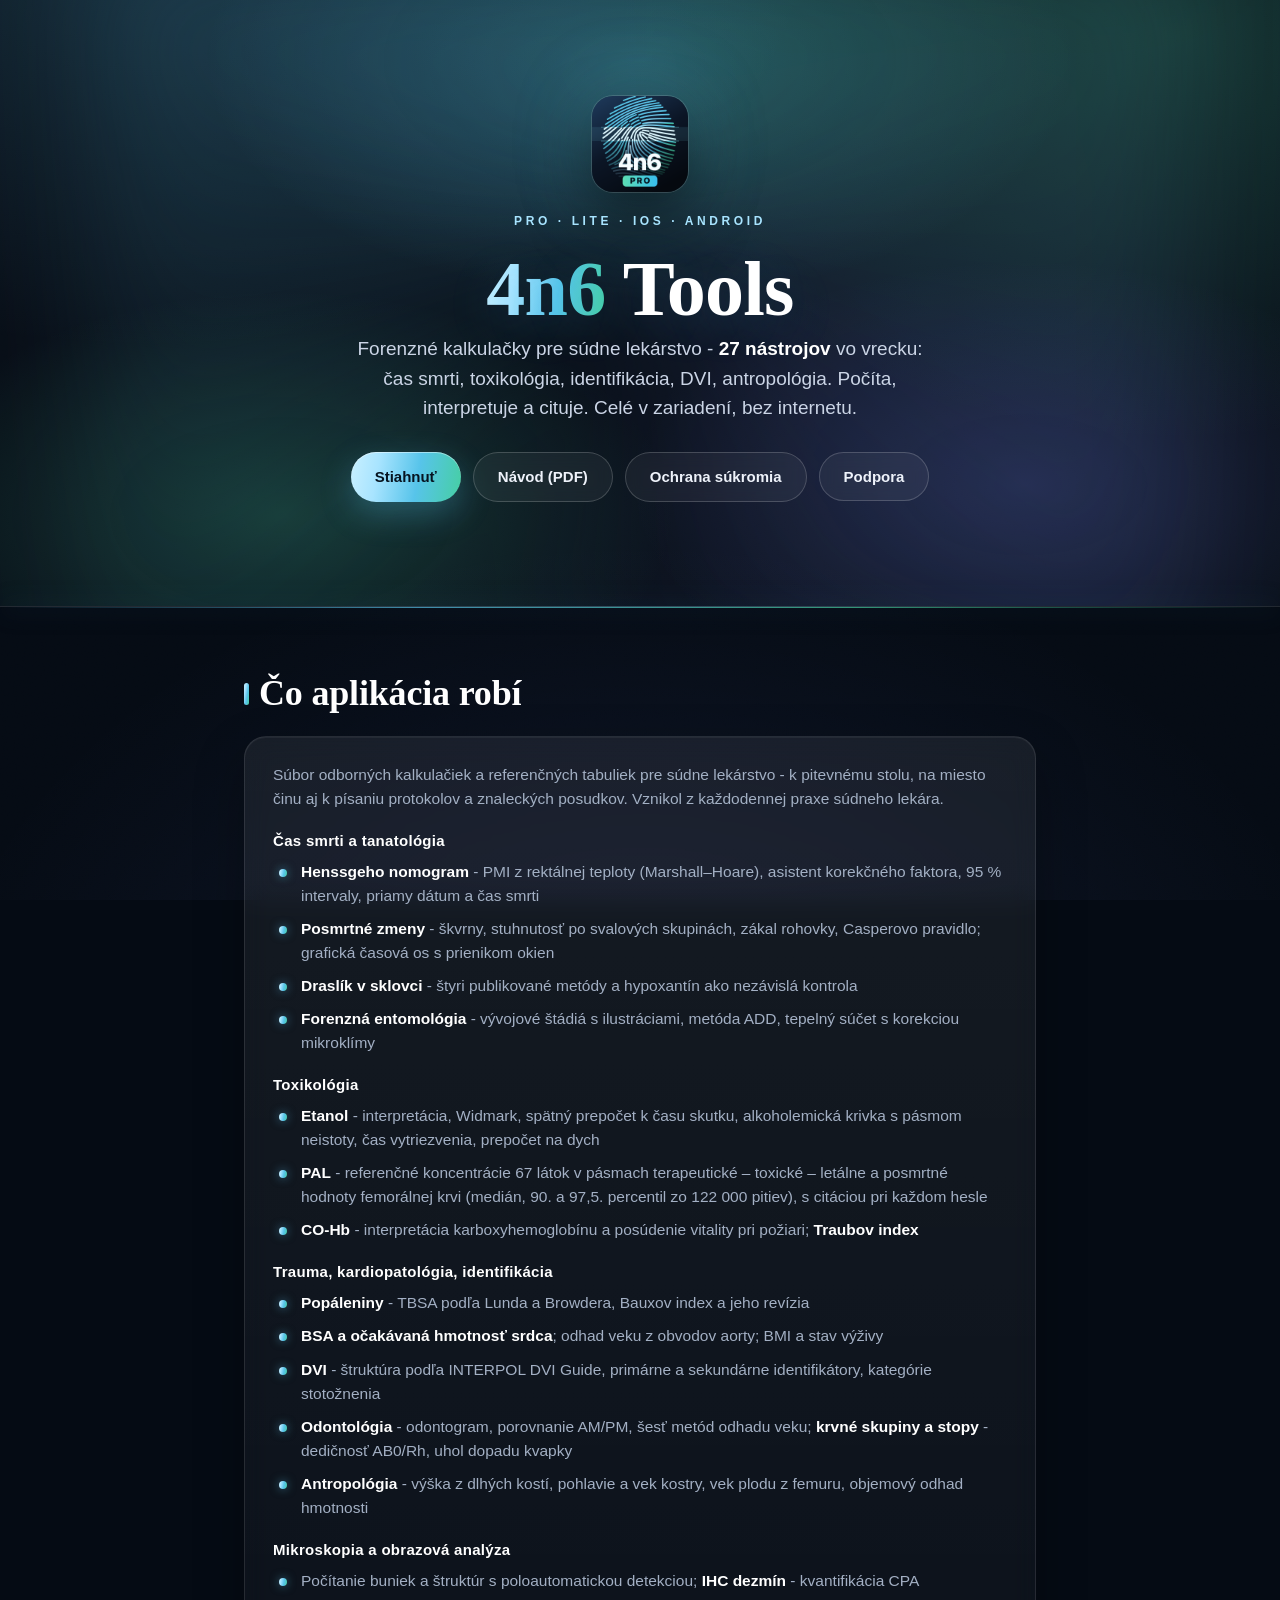
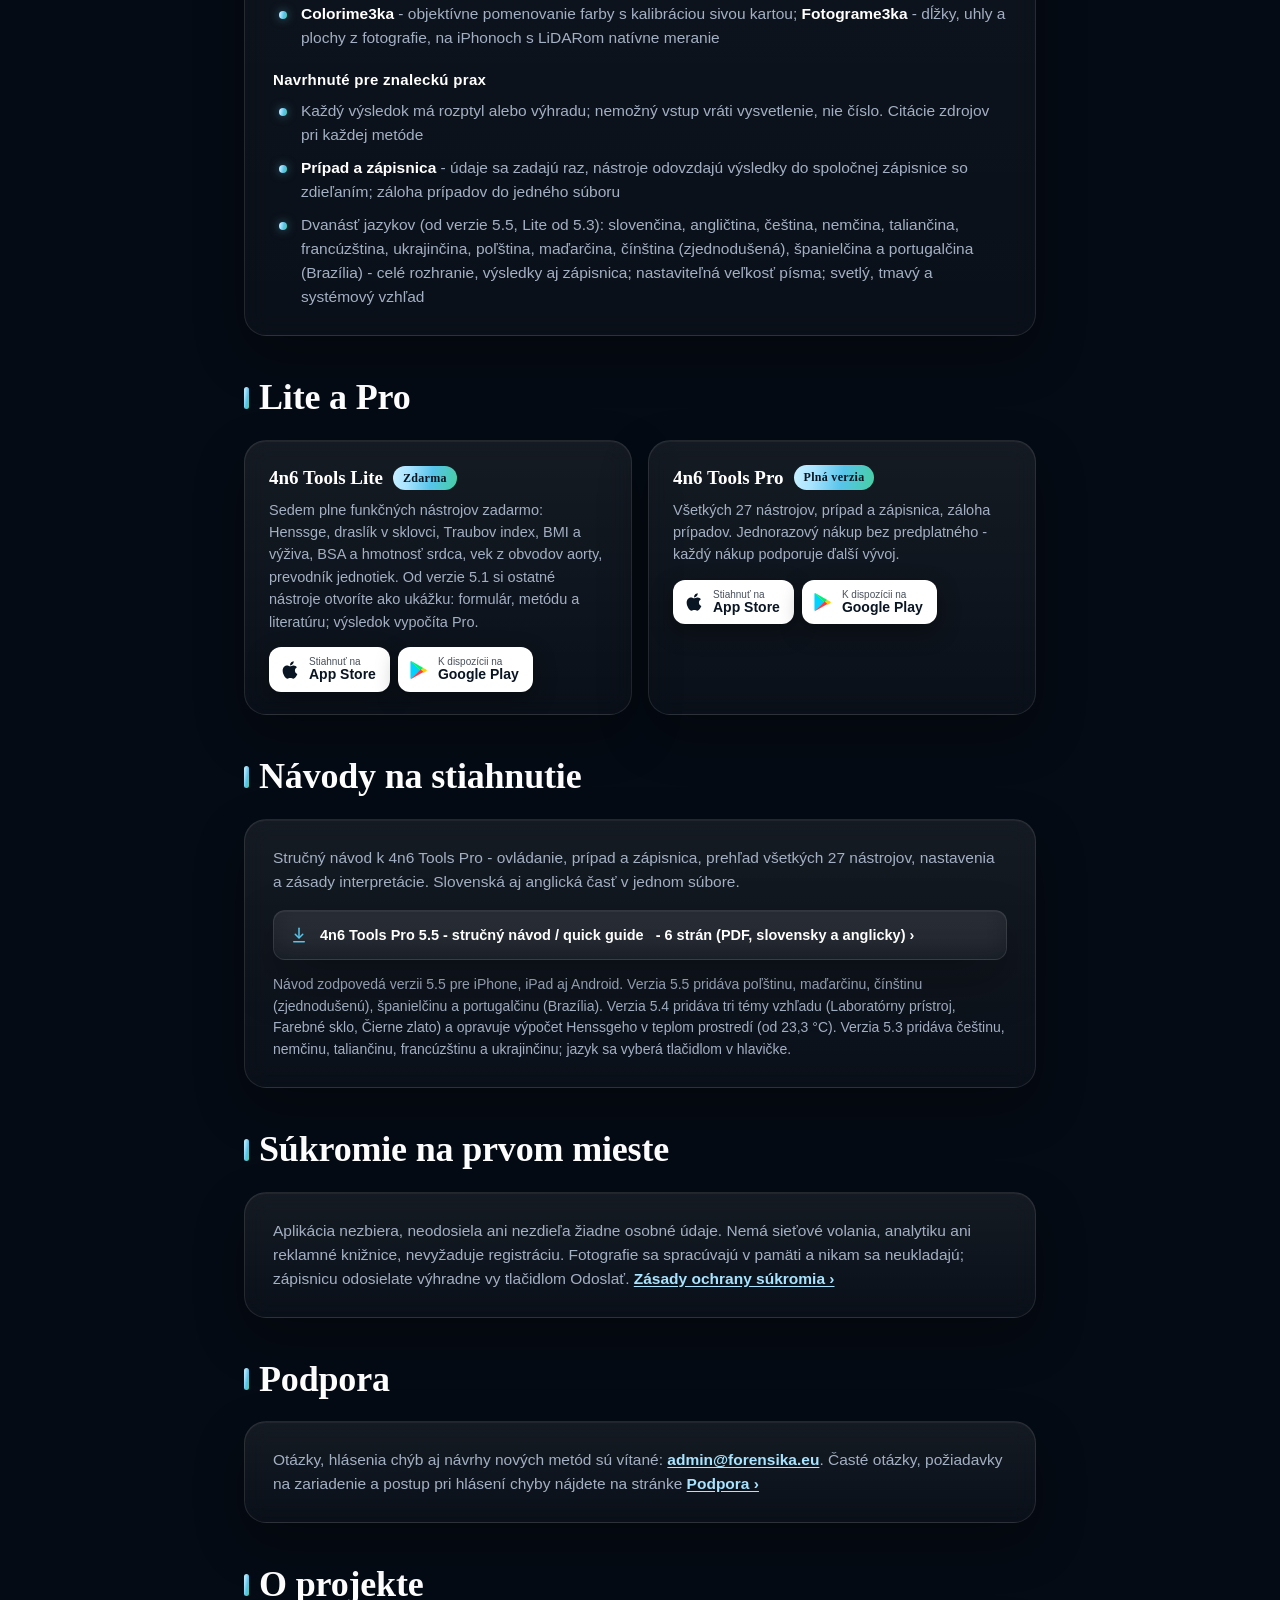
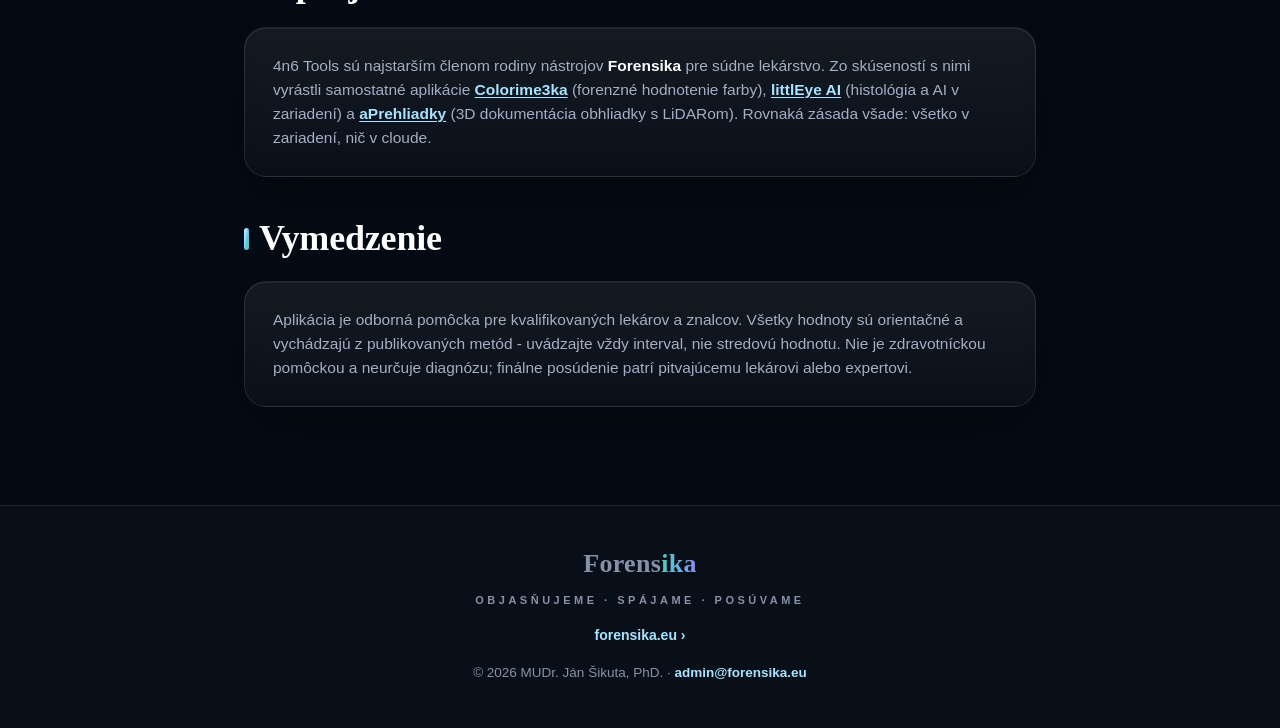
==== index.html @ 180df448 "4n6 Tools Pro 5.5 a Lite 5.3: dvanásť jazykov, nový PDF návod (5.5, admin@forensika.eu) Co-Authored-" ====
<!DOCTYPE html>
<html lang="sk">
<head>
<meta charset="UTF-8">
<meta name="viewport" content="width=device-width, initial-scale=1.0">
<title>4n6 Tools - forenzné kalkulačky pre súdne lekárstvo</title>
<meta name="description" content="4n6 Tools Pro a Lite - 27 nástrojov súdneho lekárstva vo vrecku: čas smrti, toxikológia, identifikácia, DVI, antropológia. Počíta, interpretuje a cituje. Celé v zariadení, bez internetu.">
<meta property="og:title" content="4n6 Tools - forenzné kalkulačky pre súdne lekárstvo">
<meta property="og:description" content="27 nástrojov súdneho lekárstva vo vrecku. Počíta, interpretuje a cituje. Celé v zariadení, bez internetu.">
<link rel="icon" href="icon-512.png" type="image/png">
<link rel="apple-touch-icon" href="apple-touch-icon.png">
<style>
  :root{
    --ink:#0f1a2b;
    --muted:#56657a;
    --navy:#1d3757;
    --navy-2:#0c1626;
    --cyan:#57c4ea;
    --teal:#46cfa2;
    --sky:#a8e4ff;
    --paper:#eef2f7;
    --paper-2:#e3eaf3;
    --card:#ffffff;
    --line:#d9e2ec;
  }
  *{box-sizing:border-box;margin:0;padding:0;}
  html{scroll-behavior:smooth;}
  body{
    font-family:'Helvetica Neue',Arial,sans-serif;
    color:var(--ink);
    background:var(--paper);
    -webkit-font-smoothing:antialiased;
    line-height:1.55;
  }
  a{color:inherit;text-decoration:none;}
  .wrap{max-width:840px;margin:0 auto;padding:0 24px;}

  /* Hero */
  .hero{
    position:relative;overflow:hidden;text-align:center;color:#fff;
    background:
      radial-gradient(760px 420px at 50% -10%, rgba(87,196,234,.35), transparent 62%),
      linear-gradient(160deg,#1d3757,#0c1626);
    padding:64px 0 80px;
  }
  .hero .icon{width:96px;height:96px;border-radius:22%;display:block;margin:0 auto 20px;
    box-shadow:0 14px 34px rgba(0,0,0,.45);}
  .hero h1{font-size:clamp(38px,7vw,58px);font-weight:700;letter-spacing:.4px;line-height:1.05;margin-bottom:6px;}
  .hero h1 .n{background:linear-gradient(90deg,var(--sky),var(--cyan) 55%,var(--teal));
    -webkit-background-clip:text;background-clip:text;color:transparent;}
  .hero .kicker{font-size:12px;letter-spacing:3px;text-transform:uppercase;color:#9fd6ee;font-weight:600;margin-bottom:18px;}
  .hero p.lede{font-size:clamp(16px,2.5vw,19px);color:#d6e4f2;max-width:56ch;margin:0 auto 30px;}
  .hero b{color:#fff;}
  .hero .btns{display:flex;gap:12px;justify-content:center;flex-wrap:wrap;}
  .btn{display:inline-flex;align-items:center;gap:8px;font-weight:600;font-size:15px;
    padding:12px 24px;border-radius:999px;transition:.2s;}
  .btn-primary{color:#0c1626;background:#fff;box-shadow:0 10px 26px rgba(0,0,0,.25);}
  .btn-primary:hover{transform:translateY(-1px);background:var(--sky);}
  .btn-ghost{color:#e6f2fb;border:1px solid rgba(255,255,255,.35);}
  .btn-ghost:hover{background:rgba(255,255,255,.10);border-color:rgba(255,255,255,.6);}
  .rule{height:6px;background:linear-gradient(90deg,var(--sky),var(--cyan),var(--teal),var(--navy));}

  /* Sections */
  main{padding:58px 0 20px;}
  section{margin-bottom:34px;}
  h2{font-size:clamp(21px,3.2vw,26px);font-weight:700;color:var(--navy);margin-bottom:14px;
     display:flex;align-items:center;gap:10px;}
  h2::before{content:"";width:5px;height:22px;border-radius:3px;flex:0 0 auto;
     background:linear-gradient(180deg,var(--cyan),var(--teal));}
  h3{font-size:15px;font-weight:700;color:var(--navy);margin:18px 0 8px;letter-spacing:.3px;}
  .card{background:var(--card);border:1px solid var(--line);border-radius:18px;padding:26px 28px;
     box-shadow:0 1px 3px rgba(12,22,38,.05);}
  .card > h3:first-child{margin-top:0;}
  p{color:var(--muted);font-size:15.5px;}
  p + p{margin-top:12px;}
  strong,b{color:var(--ink);font-weight:700;}

  ul.feat{list-style:none;}
  ul.feat li{position:relative;padding-left:28px;margin-bottom:9px;color:var(--muted);font-size:15.5px;}
  ul.feat li:last-child{margin-bottom:0;}
  ul.feat li::before{content:"";position:absolute;left:6px;top:9px;width:8px;height:8px;border-radius:50%;
     background:linear-gradient(135deg,var(--cyan),var(--teal));}

  /* Tiers */
  .tiers{display:grid;grid-template-columns:repeat(auto-fit,minmax(280px,1fr));gap:16px;}
  .tier{background:var(--card);border:1px solid var(--line);border-radius:18px;padding:22px 24px;
     box-shadow:0 1px 3px rgba(12,22,38,.05);}
  .tier .name{display:flex;align-items:center;gap:10px;font-size:19px;font-weight:700;color:var(--navy);margin-bottom:6px;}
  .price{font-size:12px;font-weight:700;padding:3px 10px;border-radius:999px;letter-spacing:.3px;}
  .price.free{background:#e2f7ee;color:#1c7a4c;}
  .price.paid{background:#e4f1fb;color:#1f5f8b;}
  .tier p{font-size:14.5px;margin-bottom:14px;}
  .stores{display:flex;flex-wrap:wrap;gap:8px;}
  .store{display:inline-flex;align-items:center;gap:9px;padding:9px 14px 9px 11px;border-radius:12px;
     background:var(--navy-2);color:#fff;font-size:13px;line-height:1.1;transition:.18s;}
  .store:hover{background:var(--navy);transform:translateY(-1px);}
  .store svg{width:20px;height:20px;flex:0 0 auto;}
  .store .lbl{display:flex;flex-direction:column;}
  .store .lbl small{font-size:10px;opacity:.75;}
  .store .lbl span{font-weight:700;font-size:14px;}

  /* Download links */
  ul.docs{list-style:none;display:grid;gap:10px;}
  ul.docs a{display:flex;align-items:center;gap:12px;padding:13px 16px;border-radius:12px;
     background:var(--paper);border:1px solid var(--line);color:var(--navy);
     font-weight:600;font-size:14.5px;transition:.18s;}
  ul.docs a:hover{background:#fff;border-color:var(--cyan);transform:translateX(2px);}
  ul.docs svg{width:18px;height:18px;flex:0 0 auto;stroke:var(--cyan);}
  a.inline{color:#1f7fb0;font-weight:600;text-decoration:underline;text-underline-offset:2px;}
  a.inline:hover{color:var(--navy);}

  .note{background:linear-gradient(160deg,#f3f7fb,#e9f0f7);border:1px solid var(--line);}

  /* Footer */
  footer{margin-top:44px;padding:38px 0 44px;background:#fff;border-top:1px solid var(--line);text-align:center;}
  .brand{font-size:26px;font-weight:700;letter-spacing:.3px;margin-bottom:8px;}
  .brand .g{background:linear-gradient(90deg,#4FCBBB,#66B0E8 55%,#8E86EC);
     -webkit-background-clip:text;background-clip:text;color:transparent;}
  .words{font-size:11px;letter-spacing:3.5px;font-weight:600;color:var(--muted);text-transform:uppercase;margin-bottom:14px;}
  footer .site{display:inline-block;color:#1f7fb0;font-weight:600;font-size:14px;margin-bottom:16px;}
  footer .site:hover{text-decoration:underline;}
  footer .copy{font-size:13.5px;color:var(--muted);}
  footer .copy a{color:#1f7fb0;font-weight:600;}
  footer .copy a:hover{text-decoration:underline;}
</style>
<link rel="stylesheet" href="glam.css?v=20261017">
</head>
<body>

<header class="hero">
  <div class="wrap">
    <img class="icon" src="icon-512.png" alt="4n6 Tools Pro" width="96" height="96">
    <div class="kicker">Pro · Lite · iOS · Android</div>
    <h1><span class="n">4n6</span> Tools</h1>
    <p class="lede">Forenzné kalkulačky pre súdne lekárstvo - <b>27 nástrojov</b> vo vrecku: čas smrti, toxikológia, identifikácia, DVI, antropológia. Počíta, interpretuje a cituje. Celé v zariadení, bez internetu.</p>
    <div class="btns">
      <a class="btn btn-primary" href="#stiahnut">Stiahnuť</a>
      <a class="btn btn-ghost" href="4n6-Tools-Pro-navod.pdf">Návod (PDF)</a>
      <a class="btn btn-ghost" href="privacy.html">Ochrana súkromia</a>
      <a class="btn btn-ghost" href="support.html">Podpora</a>
    </div>
  </div>
</header>
<div class="rule"></div>

<main>
  <div class="wrap">

    <section>
      <h2>Čo aplikácia robí</h2>
      <div class="card">
        <p>Súbor odborných kalkulačiek a referenčných tabuliek pre súdne lekárstvo - k pitevnému stolu, na miesto činu aj k písaniu protokolov a znaleckých posudkov. Vznikol z každodennej praxe súdneho lekára.</p>
        <h3>Čas smrti a tanatológia</h3>
        <ul class="feat">
          <li><b>Henssgeho nomogram</b> - PMI z rektálnej teploty (Marshall–Hoare), asistent korekčného faktora, 95 % intervaly, priamy dátum a čas smrti</li>
          <li><b>Posmrtné zmeny</b> - škvrny, stuhnutosť po svalových skupinách, zákal rohovky, Casperovo pravidlo; grafická časová os s prienikom okien</li>
          <li><b>Draslík v sklovci</b> - štyri publikované metódy a hypoxantín ako nezávislá kontrola</li>
          <li><b>Forenzná entomológia</b> - vývojové štádiá s ilustráciami, metóda ADD, tepelný súčet s korekciou mikroklímy</li>
        </ul>
        <h3>Toxikológia</h3>
        <ul class="feat">
          <li><b>Etanol</b> - interpretácia, Widmark, spätný prepočet k času skutku, alkoholemická krivka s pásmom neistoty, čas vytriezvenia, prepočet na dych</li>
          <li><b>PAL</b> - referenčné koncentrácie 67 látok v pásmach terapeutické – toxické – letálne a posmrtné hodnoty femorálnej krvi (medián, 90. a 97,5. percentil zo 122 000 pitiev), s citáciou pri každom hesle</li>
          <li><b>CO-Hb</b> - interpretácia karboxyhemoglobínu a posúdenie vitality pri požiari; <b>Traubov index</b></li>
        </ul>
        <h3>Trauma, kardiopatológia, identifikácia</h3>
        <ul class="feat">
          <li><b>Popáleniny</b> - TBSA podľa Lunda a Browdera, Bauxov index a jeho revízia</li>
          <li><b>BSA a očakávaná hmotnosť srdca</b>; odhad veku z obvodov aorty; BMI a stav výživy</li>
          <li><b>DVI</b> - štruktúra podľa INTERPOL DVI Guide, primárne a sekundárne identifikátory, kategórie stotožnenia</li>
          <li><b>Odontológia</b> - odontogram, porovnanie AM/PM, šesť metód odhadu veku; <b>krvné skupiny a stopy</b> - dedičnosť AB0/Rh, uhol dopadu kvapky</li>
          <li><b>Antropológia</b> - výška z dlhých kostí, pohlavie a vek kostry, vek plodu z femuru, objemový odhad hmotnosti</li>
        </ul>
        <h3>Mikroskopia a obrazová analýza</h3>
        <ul class="feat">
          <li>Počítanie buniek a štruktúr s poloautomatickou detekciou; <b>IHC dezmín</b> - kvantifikácia CPA</li>
          <li><b>Colorime3ka</b> - objektívne pomenovanie farby s kalibráciou sivou kartou; <b>Fotograme3ka</b> - dĺžky, uhly a plochy z fotografie, na iPhonoch s LiDARom natívne meranie</li>
        </ul>
        <h3>Navrhnuté pre znaleckú prax</h3>
        <ul class="feat">
          <li>Každý výsledok má rozptyl alebo výhradu; nemožný vstup vráti vysvetlenie, nie číslo. Citácie zdrojov pri každej metóde</li>
          <li><b>Prípad a zápisnica</b> - údaje sa zadajú raz, nástroje odovzdajú výsledky do spoločnej zápisnice so zdieľaním; záloha prípadov do jedného súboru</li>
          <li>Dvanásť jazykov (od verzie 5.5, Lite od 5.3): slovenčina, angličtina, čeština, nemčina, taliančina, francúzština, ukrajinčina, poľština, maďarčina, čínština (zjednodušená), španielčina a portugalčina (Brazília) - celé rozhranie, výsledky aj zápisnica; nastaviteľná veľkosť písma; svetlý, tmavý a systémový vzhľad</li>
        </ul>
      </div>
    </section>

    <section id="stiahnut">
      <h2>Lite a Pro</h2>
      <div class="tiers">
        <div class="tier">
          <div class="name">4n6 Tools Lite <span class="price free">Zdarma</span></div>
          <p>Sedem plne funkčných nástrojov zadarmo: Henssge, draslík v sklovci, Traubov index, BMI a výživa, BSA a hmotnosť srdca, vek z obvodov aorty, prevodník jednotiek. Od verzie 5.1 si ostatné nástroje otvoríte ako ukážku: formulár, metódu a literatúru; výsledok vypočíta Pro.</p>
          <div class="stores">
            <a class="store" href="https://apps.apple.com/app/id6783425913" target="_blank" rel="noopener">
              <svg viewBox="0 0 384 512" fill="currentColor"><path d="M318.7 268.7c-.2-36.7 16.4-64.4 50-84.8-18.8-26.9-47.2-41.7-84.7-44.6-35.5-2.8-74.3 20.7-88.5 20.7-15 0-49.4-19.7-76.4-19.7C63.3 141.2 4 184.8 4 273.5q0 39.3 14.4 81.2c12.8 36.7 59 126.7 107.2 125.2 25.2-.6 43-17.9 75.8-17.9 31.8 0 48.3 17.9 76.4 17.9 48.6-.7 90.4-82.5 102.6-119.3-65.2-30.7-61.7-90-61.7-91.9zm-56.6-164.2c27.3-32.4 24.8-61.9 24-72.5-24.1 1.4-52 16.4-67.9 34.9-17.5 19.8-27.8 44.3-25.6 71.9 26.1 2 49.9-11.4 69.5-34.3z"/></svg>
              <span class="lbl"><small>Stiahnuť na</small><span>App Store</span></span>
            </a>
            <a class="store" href="https://play.google.com/store/apps/details?id=com.sikuta.n6toolslite" target="_blank" rel="noopener">
              <svg viewBox="0 0 512 512"><path fill="#00d3ff" d="M47 30C40 34 36 42 36 53v406c0 11 4 19 11 23l236-229z"/><path fill="#00f076" d="M47 30c5-3 12-3 20 1l301 173-72 70z"/><path fill="#ffce00" d="M368 204l72 41c19 11 19 33 0 44l-72 41-73-83z"/><path fill="#ff3a44" d="M47 482c5 3 12 3 20-1l301-173-72-70z"/></svg>
              <span class="lbl"><small>K dispozícii na</small><span>Google Play</span></span>
            </a>
          </div>
        </div>
        <div class="tier">
          <div class="name">4n6 Tools Pro <span class="price paid">Plná verzia</span></div>
          <p>Všetkých 27 nástrojov, prípad a zápisnica, záloha prípadov. Jednorazový nákup bez predplatného - každý nákup podporuje ďalší vývoj.</p>
          <div class="stores">
            <a class="store" href="https://apps.apple.com/app/id6785259219" target="_blank" rel="noopener">
              <svg viewBox="0 0 384 512" fill="currentColor"><path d="M318.7 268.7c-.2-36.7 16.4-64.4 50-84.8-18.8-26.9-47.2-41.7-84.7-44.6-35.5-2.8-74.3 20.7-88.5 20.7-15 0-49.4-19.7-76.4-19.7C63.3 141.2 4 184.8 4 273.5q0 39.3 14.4 81.2c12.8 36.7 59 126.7 107.2 125.2 25.2-.6 43-17.9 75.8-17.9 31.8 0 48.3 17.9 76.4 17.9 48.6-.7 90.4-82.5 102.6-119.3-65.2-30.7-61.7-90-61.7-91.9zm-56.6-164.2c27.3-32.4 24.8-61.9 24-72.5-24.1 1.4-52 16.4-67.9 34.9-17.5 19.8-27.8 44.3-25.6 71.9 26.1 2 49.9-11.4 69.5-34.3z"/></svg>
              <span class="lbl"><small>Stiahnuť na</small><span>App Store</span></span>
            </a>
            <a class="store" href="https://play.google.com/store/apps/details?id=sk.sikuta.forn4n6.pro" target="_blank" rel="noopener">
              <svg viewBox="0 0 512 512"><path fill="#00d3ff" d="M47 30C40 34 36 42 36 53v406c0 11 4 19 11 23l236-229z"/><path fill="#00f076" d="M47 30c5-3 12-3 20 1l301 173-72 70z"/><path fill="#ffce00" d="M368 204l72 41c19 11 19 33 0 44l-72 41-73-83z"/><path fill="#ff3a44" d="M47 482c5 3 12 3 20-1l301-173-72-70z"/></svg>
              <span class="lbl"><small>K dispozícii na</small><span>Google Play</span></span>
            </a>
          </div>
        </div>
      </div>
    </section>

    <section>
      <h2>Návody na stiahnutie</h2>
      <div class="card">
        <p style="margin-bottom:16px;">Stručný návod k 4n6 Tools Pro - ovládanie, prípad a zápisnica, prehľad všetkých 27 nástrojov, nastavenia a zásady interpretácie. Slovenská aj anglická časť v jednom súbore.</p>
        <ul class="docs">
          <li><a href="4n6-Tools-Pro-navod.pdf">
            <svg viewBox="0 0 24 24" fill="none" stroke-width="2" stroke-linecap="round" stroke-linejoin="round"><path d="M12 3v12"/><path d="m7 11 5 5 5-5"/><path d="M5 21h14"/></svg>
            <b>4n6 Tools Pro 5.5 - stručný návod / quick guide</b> - 6 strán (PDF, slovensky a anglicky) ›</a></li>
        </ul>
        <p style="margin-top:14px;font-size:14px;">Návod zodpovedá verzii 5.5 pre iPhone, iPad aj Android. Verzia 5.5 pridáva poľštinu, maďarčinu, čínštinu (zjednodušenú), španielčinu a portugalčinu (Brazília). Verzia 5.4 pridáva tri témy vzhľadu (Laboratórny prístroj, Farebné sklo, Čierne zlato) a opravuje výpočet Henssgeho v teplom prostredí (od 23,3 °C). Verzia 5.3 pridáva češtinu, nemčinu, taliančinu, francúzštinu a ukrajinčinu; jazyk sa vyberá tlačidlom v hlavičke.</p>
      </div>
    </section>

    <section id="privacy">
      <h2>Súkromie na prvom mieste</h2>
      <div class="card">
        <p>Aplikácia nezbiera, neodosiela ani nezdieľa žiadne osobné údaje. Nemá sieťové volania, analytiku ani reklamné knižnice, nevyžaduje registráciu. Fotografie sa spracúvajú v pamäti a nikam sa neukladajú; zápisnicu odosielate výhradne vy tlačidlom Odoslať. <a class="inline" href="privacy.html">Zásady ochrany súkromia ›</a></p>
      </div>
    </section>

    <section id="support">
      <h2>Podpora</h2>
      <div class="card">
        <p>Otázky, hlásenia chýb aj návrhy nových metód sú vítané: <a class="inline" href="mailto:admin@forensika.eu?subject=4n6%20Tools">admin@forensika.eu</a>. Časté otázky, požiadavky na zariadenie a postup pri hlásení chyby nájdete na stránke <a class="inline" href="support.html">Podpora ›</a></p>
      </div>
    </section>

    <section>
      <h2>O projekte</h2>
      <div class="card">
        <p>4n6 Tools sú najstarším členom rodiny nástrojov <b>Forensika</b> pre súdne lekárstvo. Zo skúseností s nimi vyrástli samostatné aplikácie <a class="inline" href="https://dzanino.github.io/colorime3ka/">Colorime3ka</a> (forenzné hodnotenie farby), <a class="inline" href="https://dzanino.github.io/littlEyeAI/">littlEye AI</a> (histológia a AI v zariadení) a <a class="inline" href="https://dzanino.github.io/aPrehliadky/">aPrehliadky</a> (3D dokumentácia obhliadky s LiDARom). Rovnaká zásada všade: všetko v zariadení, nič v cloude.</p>
      </div>
    </section>

    <section>
      <h2>Vymedzenie</h2>
      <div class="card note">
        <p>Aplikácia je odborná pomôcka pre kvalifikovaných lekárov a znalcov. Všetky hodnoty sú orientačné a vychádzajú z publikovaných metód - uvádzajte vždy interval, nie stredovú hodnotu. Nie je zdravotníckou pomôckou a neurčuje diagnózu; finálne posúdenie patrí pitvajúcemu lekárovi alebo expertovi.</p>
      </div>
    </section>

  </div>
</main>

<footer>
  <div class="wrap">
    <div class="brand">Forens<span class="g">ika</span></div>
    <div class="words">Objasňujeme · Spájame · Posúvame</div>
    <a class="site" href="https://forensika.eu/">forensika.eu ›</a>
    <div class="copy"><span data-fz>©</span> 2026 MUDr. Ján Šikuta, PhD. · <a href="mailto:admin@forensika.eu">admin@forensika.eu</a></div>
  </div>
</footer>

<script src="site.js" defer></script>
</body>
</html>
---- glam.css ----
/* 4n6 Tools - glam.css (rodina forensika.eu)
   Tmavá noc, aurora vo farbách appky, sklenené karty, pätkové nadpisy (systémové písma,
   bez Google Fonts). Načítava sa po pôvodnom štýle stránky a prepisuje jeho farby. */
:root{
  --g-bg:#050b14; --g-ink:#eef2fa; --g-ink2:#d8e0ec; --g-muted:#a3b0c4; --g-soft:#8592a8;
  --g-line:rgba(255,255,255,.10); --g-line2:rgba(255,255,255,.18);
  --g-acc:#a8e4ff; --g-grad:linear-gradient(100deg,#c9f0ff 0%,#a8e4ff 25%,#57c4ea 60%,#46cfa2 100%); --g-btn-ink:#06131f;
  --g-serif:"New York","Iowan Old Style",ui-serif,"Palatino Linotype",Palatino,Georgia,serif;
  color-scheme:dark;
}
html{background:var(--g-bg)!important;}
body{
  color:var(--g-ink2)!important;
  background:
    radial-gradient(1100px 700px at 12% -8%, rgba(87,196,234,.16), transparent 60%),
    radial-gradient(900px 650px at 92% 4%, rgba(70,207,162,.20), transparent 62%),
    radial-gradient(1200px 900px at 50% 120%, rgba(120,140,255,.10), transparent 60%),
    var(--g-bg)!important;
  background-attachment:fixed!important;
}
body::before{
  content:"";position:fixed;inset:0;pointer-events:none;z-index:0;opacity:.05;mix-blend-mode:overlay;
  background-image:url("data:image/svg+xml;utf8,<svg xmlns='http://www.w3.org/2000/svg' width='160' height='160'><filter id='n'><feTurbulence type='fractalNoise' baseFrequency='.9' numOctaves='2' stitchTiles='stitch'/></filter><rect width='100%' height='100%' filter='url(%23n)'/></svg>");
}
body > *{position:relative;z-index:1;}
::selection{background:rgba(70,207,162,.45);color:#fff;}

/* Hero */
.hero{
  background:
    radial-gradient(620px 340px at 50% 10%, rgba(87,196,234,.30), transparent 70%),
    radial-gradient(560px 320px at 22% 85%, rgba(70,207,162,.22), transparent 70%),
    radial-gradient(560px 320px at 80% 80%, rgba(120,140,255,.18), transparent 70%),
    rgba(255,255,255,.015)!important;
  border-bottom:1px solid var(--g-line);overflow:hidden;position:relative;
}
.hero::after{
  content:"";position:absolute;left:50%;top:-10%;width:min(1100px,96vw);height:120%;transform:translateX(-50%);
  background:conic-gradient(from 210deg at 50% 40%, rgba(87,196,234,0), rgba(87,196,234,.14), rgba(70,207,162,.16), rgba(120,140,255,.10), rgba(87,196,234,0));
  filter:blur(60px);pointer-events:none;z-index:0;animation:g-aurora 18s ease-in-out infinite alternate;
}
.hero > *{position:relative;z-index:1;}
@keyframes g-aurora{0%{transform:translateX(-50%) rotate(0deg) scale(1);}100%{transform:translateX(-50%) rotate(14deg) scale(1.08);}}
@media (prefers-reduced-motion:reduce){.hero::after{animation:none;}}
h1{font-family:var(--g-serif)!important;font-weight:600!important;letter-spacing:-.01em!important;color:#fff!important;}
.hero h1{font-size:clamp(40px,7.5vw,78px)!important;line-height:1.02!important;text-shadow:0 10px 50px rgba(87,196,234,.20);}
h2,h3{color:#fff!important;}
h2{font-family:var(--g-serif)!important;font-weight:600!important;letter-spacing:-.005em;}
.kicker,.tagline,.tag{color:var(--g-acc)!important;letter-spacing:.3em!important;}
.lede,.lead,.hero p{color:#cbd5e6!important;}
p,li,td,dd{color:var(--g-muted);}
b,strong{color:#fff!important;}
a{color:var(--g-acc);}
a:hover{color:#fff;}
.muted,.mala{color:var(--g-soft)!important;}
.hero img,.hero .icon,.hero .logo,.appicon{box-shadow:0 0 0 1px rgba(255,255,255,.14),0 26px 60px rgba(0,0,0,.55),0 0 80px rgba(87,196,234,.25)!important;}

/* Tlačidlá */
.btn-primary,.btn-akcent,.contact,.btn:not(.btn-ghost):not(.btn-sek):not(.btn-biele){
  background:var(--g-grad)!important;color:var(--g-btn-ink)!important;border:0!important;font-weight:700!important;
  box-shadow:0 12px 32px rgba(87,196,234,.30),inset 0 1px 0 rgba(255,255,255,.45)!important;
}
.btn-primary:hover,.btn-akcent:hover,.contact:hover{transform:translateY(-2px);}
.btn-ghost,.btn-sek,.btn-biele{
  background:rgba(255,255,255,.05)!important;color:#eef2fa!important;border:1px solid var(--g-line2)!important;backdrop-filter:blur(8px);
}
.btn-ghost:hover,.btn-sek:hover,.btn-biele:hover{background:rgba(255,255,255,.12)!important;}
.store{background:#fff!important;color:#0a1524!important;box-shadow:0 8px 22px rgba(0,0,0,.35)!important;}
.store:hover{background:#f1f5fb!important;transform:translateY(-2px);}

/* Karty a sklo */
.card,.d,.tier,.karta,details,.note,.poznamka,.upozornenie,table,.doc-link,ul.docs a,.headline,.vnorena,.step{
  background:linear-gradient(180deg,rgba(255,255,255,.065),rgba(255,255,255,.022))!important;
  border:1px solid var(--g-line)!important;
  -webkit-backdrop-filter:blur(12px);backdrop-filter:blur(12px);
  box-shadow:inset 0 1px 0 rgba(255,255,255,.05),0 20px 50px rgba(0,0,0,.28)!important;
}
.card,.tier,.karta{border-radius:22px!important;transition:transform .25s ease,border-color .25s ease,box-shadow .25s ease;}
.card:hover,.tier:hover,.karta:hover,ul.docs a:hover,.doc-link:hover{transform:translateY(-3px);border-color:rgba(70,207,162,.40)!important;
  box-shadow:inset 0 1px 0 rgba(255,255,255,.07),0 26px 60px rgba(0,0,0,.36),0 0 50px rgba(87,196,234,.10)!important;}
.pill,.stitok,.odznaky li{background:rgba(255,255,255,.05)!important;border:1px solid var(--g-line2)!important;color:#dbe4f0!important;}
.price.free,.price.paid{background:var(--g-grad)!important;color:var(--g-btn-ink)!important;}
th{color:var(--g-acc)!important;background:rgba(255,255,255,.04)!important;}
th,td{border-bottom:1px solid var(--g-line)!important;}
summary{color:#fff!important;}
summary::marker{color:var(--g-acc);}
code,kbd{background:rgba(255,255,255,.08)!important;color:#f1ecff!important;border-radius:5px;}
hr{border-top-color:var(--g-line)!important;}

/* Pätička */
footer{background:rgba(255,255,255,.02)!important;border-top:1px solid var(--g-line)!important;color:var(--g-soft)!important;}
footer a{color:#dbe4f0!important;}
footer .copy,footer .tag,footer .words,footer .slogan,footer .povod{color:var(--g-soft)!important;}

@media (prefers-reduced-motion:no-preference){
  @supports (animation-timeline:view()){
    .card,.tier,.karta,.d{animation:g-rise linear both;animation-timeline:view();animation-range:entry 0% entry 35%;}
  }
}
@keyframes g-rise{from{opacity:0;transform:translateY(18px);}to{opacity:1;transform:none;}}
@media (max-width:700px){body{background-attachment:scroll!important;}}

/* 4n6 Tools */
:root{--ink:#eef2fa;--muted:#a3b0c4;--navy:#dbeaff;--paper:rgba(255,255,255,.04);--paper-2:rgba(255,255,255,.06);--card:rgba(255,255,255,.05);--line:rgba(255,255,255,.10);--text:#eef2fa;--bg:transparent;--link:#a8e4ff;}
.hero{padding:96px 0 104px!important;}
.hero h1 .n{background:var(--g-grad)!important;-webkit-background-clip:text!important;background-clip:text!important;color:transparent!important;}
.hero .kicker{color:var(--g-acc)!important;}
.rule{height:1px!important;background:linear-gradient(90deg,transparent,rgba(87,196,234,.7),rgba(70,207,162,.7),transparent)!important;box-shadow:0 0 24px rgba(87,196,234,.5);}
h2{font-size:clamp(26px,3.8vw,36px)!important;}
h2::before{background:var(--g-grad)!important;}
.tier .name{color:#fff!important;font-family:var(--g-serif);}
ul.feat li{color:var(--g-muted)!important;}
ul.feat li::before{background:var(--g-grad)!important;box-shadow:0 0 10px rgba(87,196,234,.5);}
ul.docs a{color:#fff!important;}
a.inline,footer .site,footer .copy a{color:var(--g-acc)!important;}
.brand,.forensika{font-family:var(--g-serif);}
.f-n{color:#eef2fa!important;}
.note{color:#dbe4f0;}
.lang{border-top-color:var(--g-line2)!important;}
details{border-left:3px solid #57c4ea!important;border-radius:12px;padding:10px 14px!important;}
main{position:relative;z-index:1;}
.badge{background:rgba(70,207,162,.14)!important;color:#9ff0d0!important;border:1px solid rgba(70,207,162,.35);}
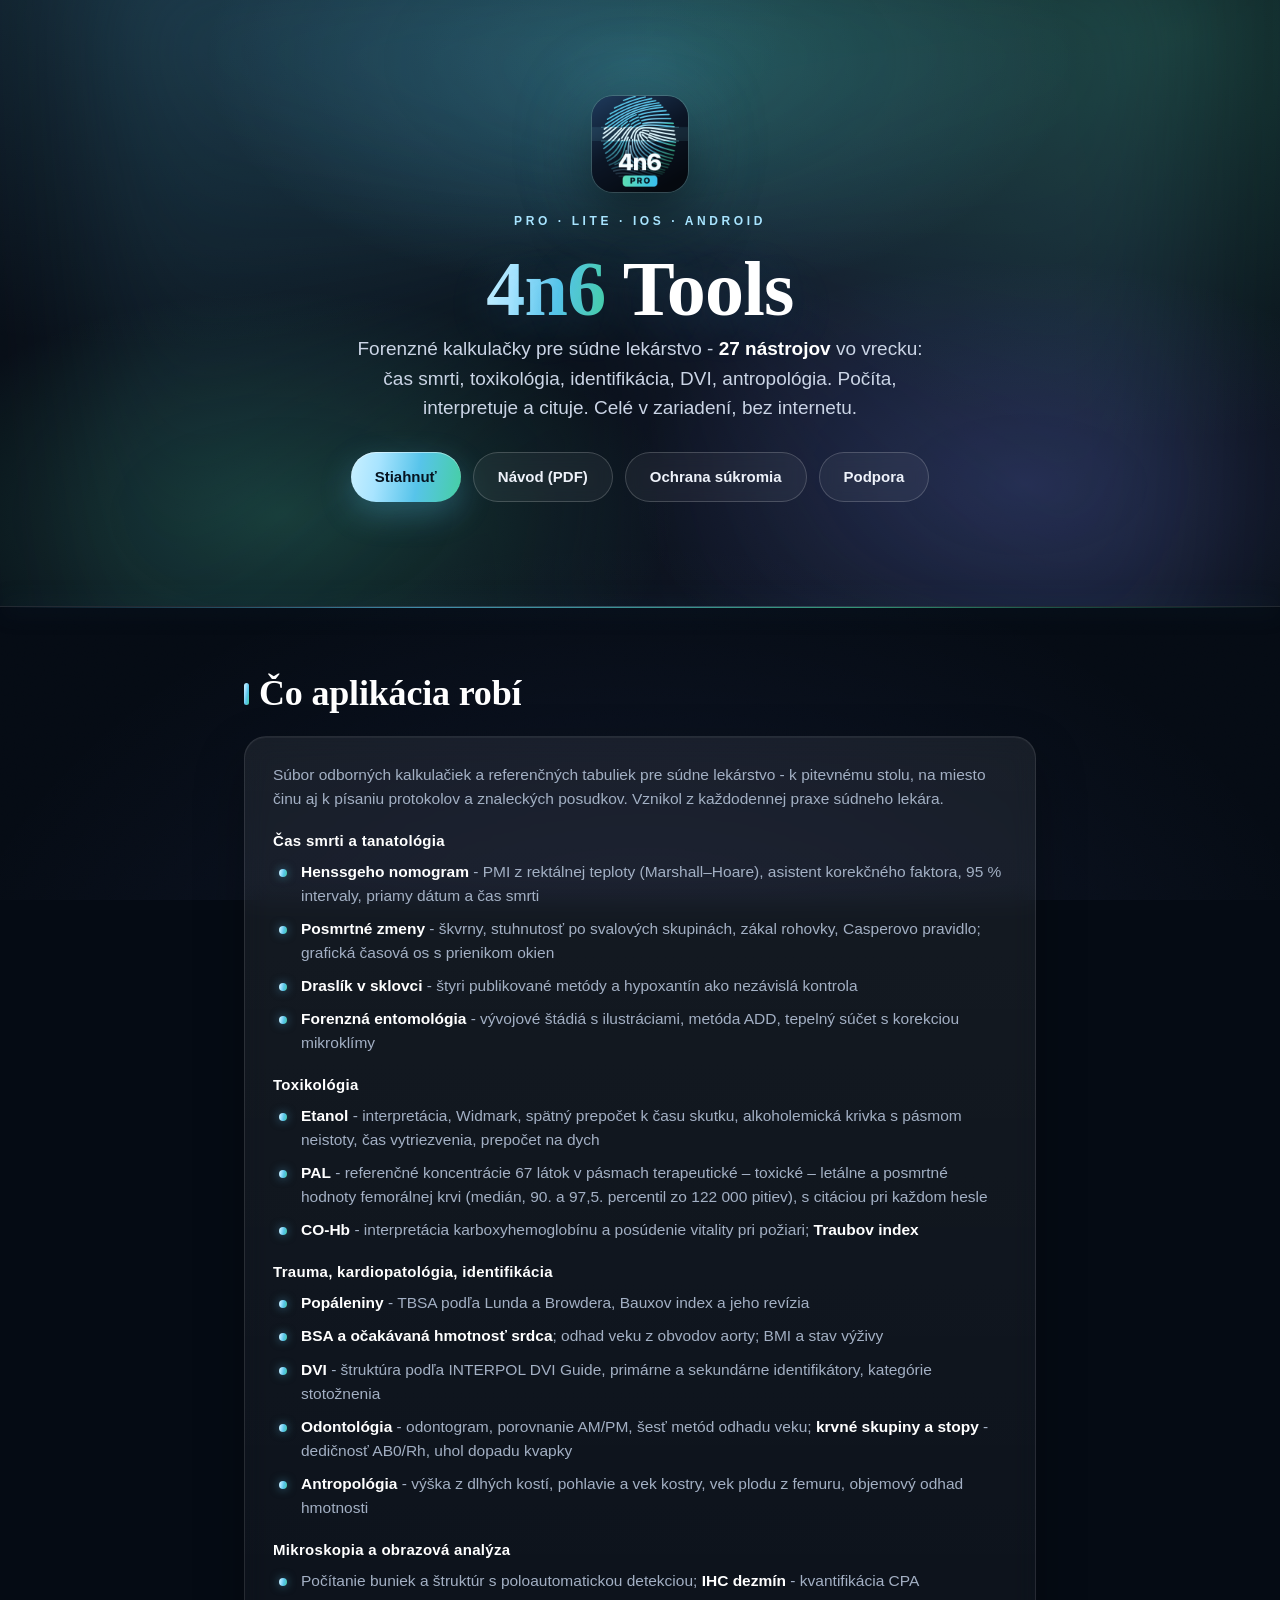
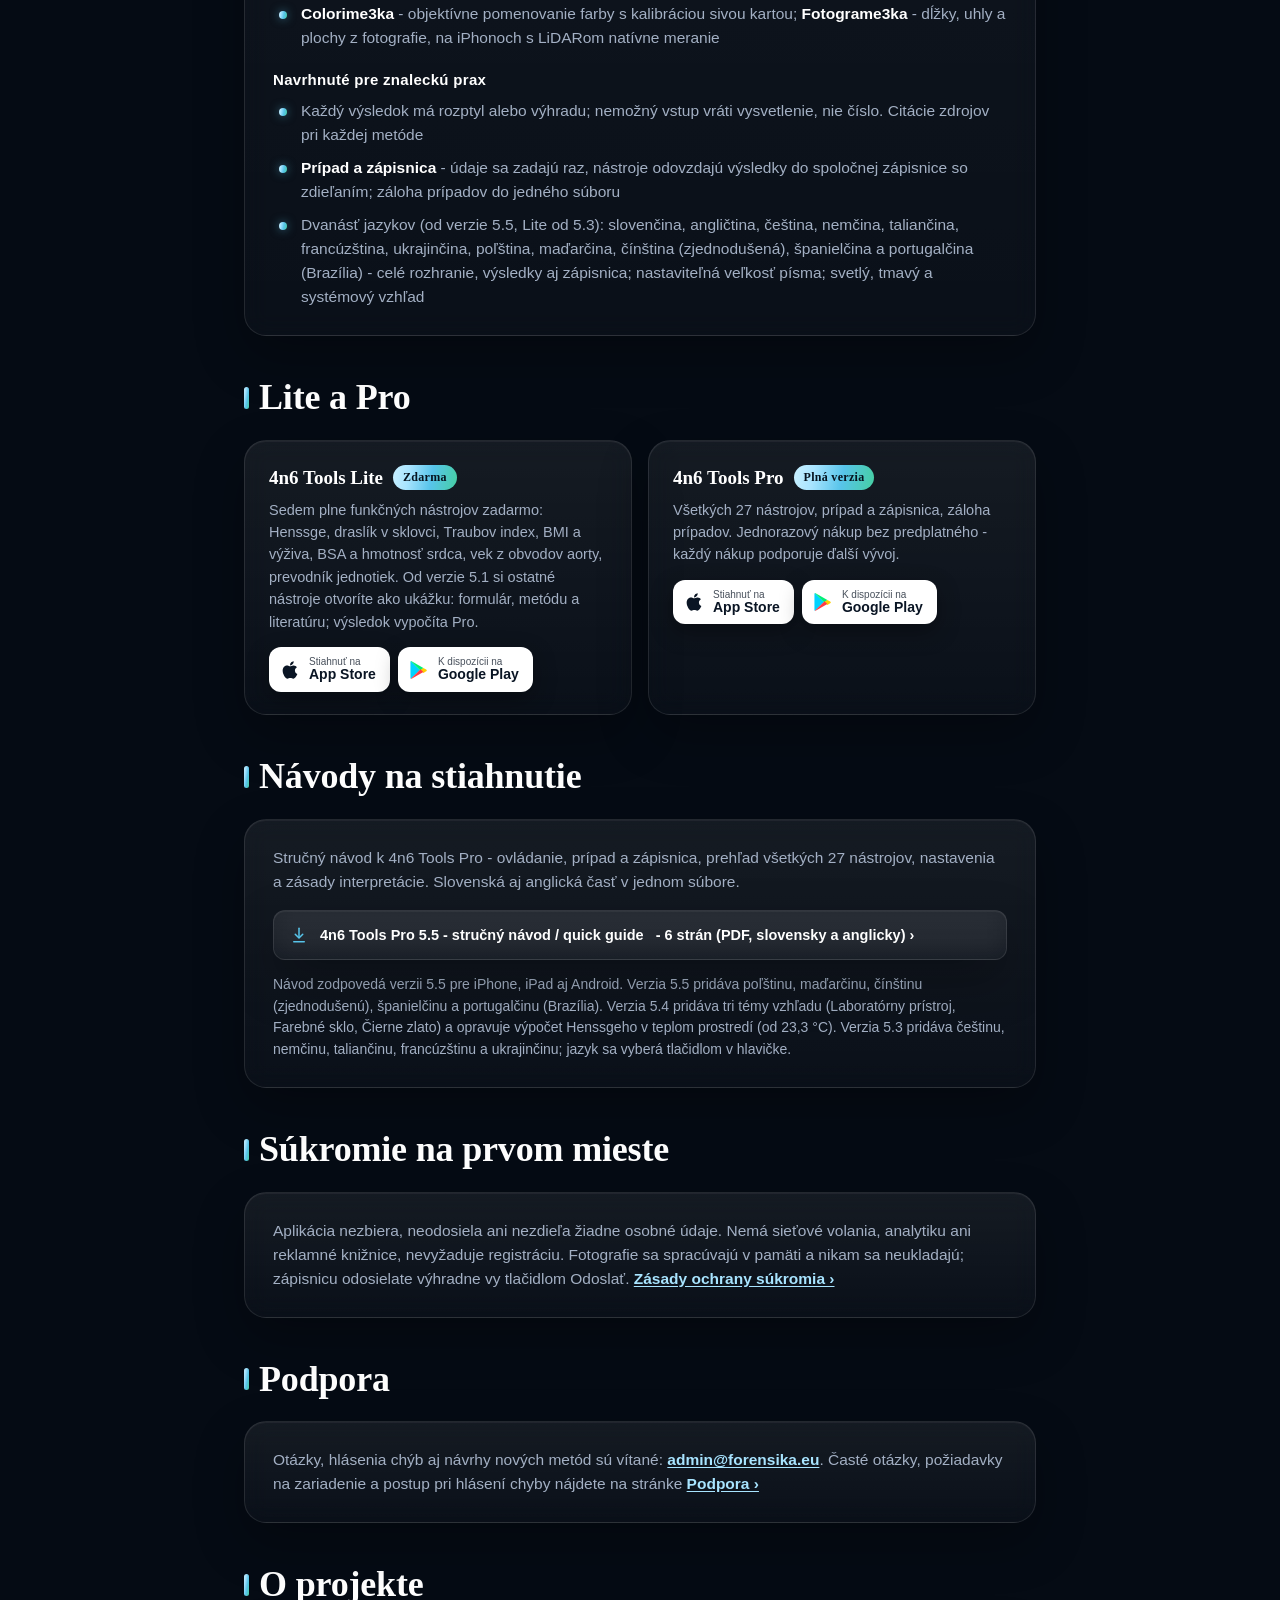
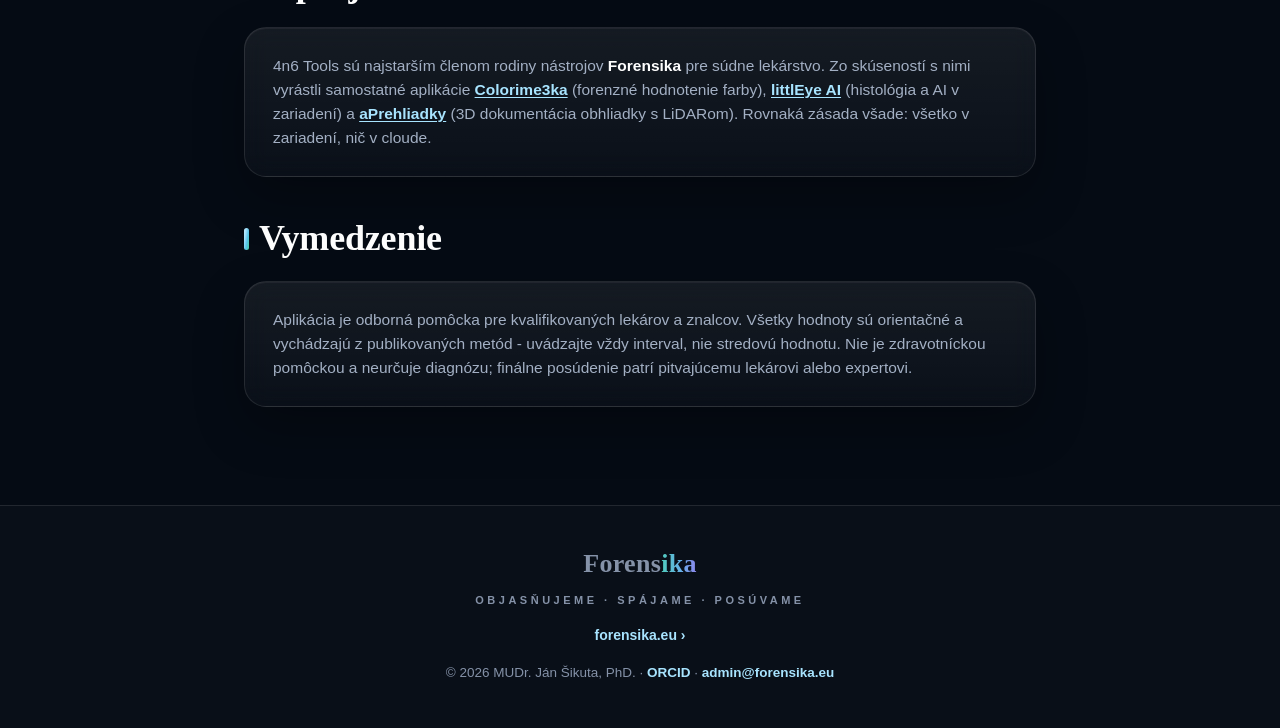
==== commit 36be684c: "ORCID autora v hlavičke a pätičke" ====
--- a/index.html
+++ b/index.html
@@ -124,6 +124,7 @@
   footer .copy a:hover{text-decoration:underline;}
 </style>
 <link rel="stylesheet" href="glam.css?v=20261017">
+<link rel="me" href="https://orcid.org/0000-0002-4690-0317">
 </head>
 <body>
 
@@ -268,7 +269,7 @@
     <div class="brand">Forens<span class="g">ika</span></div>
     <div class="words">Objasňujeme · Spájame · Posúvame</div>
     <a class="site" href="https://forensika.eu/">forensika.eu ›</a>
-    <div class="copy"><span data-fz>©</span> 2026 MUDr. Ján Šikuta, PhD. · <a href="mailto:admin@forensika.eu">admin@forensika.eu</a></div>
+    <div class="copy"><span data-fz>©</span> 2026 MUDr. Ján Šikuta, PhD. · <a href="https://orcid.org/0000-0002-4690-0317" rel="me noopener" target="_blank">ORCID</a> · <a href="mailto:admin@forensika.eu">admin@forensika.eu</a></div>
   </div>
 </footer>
 
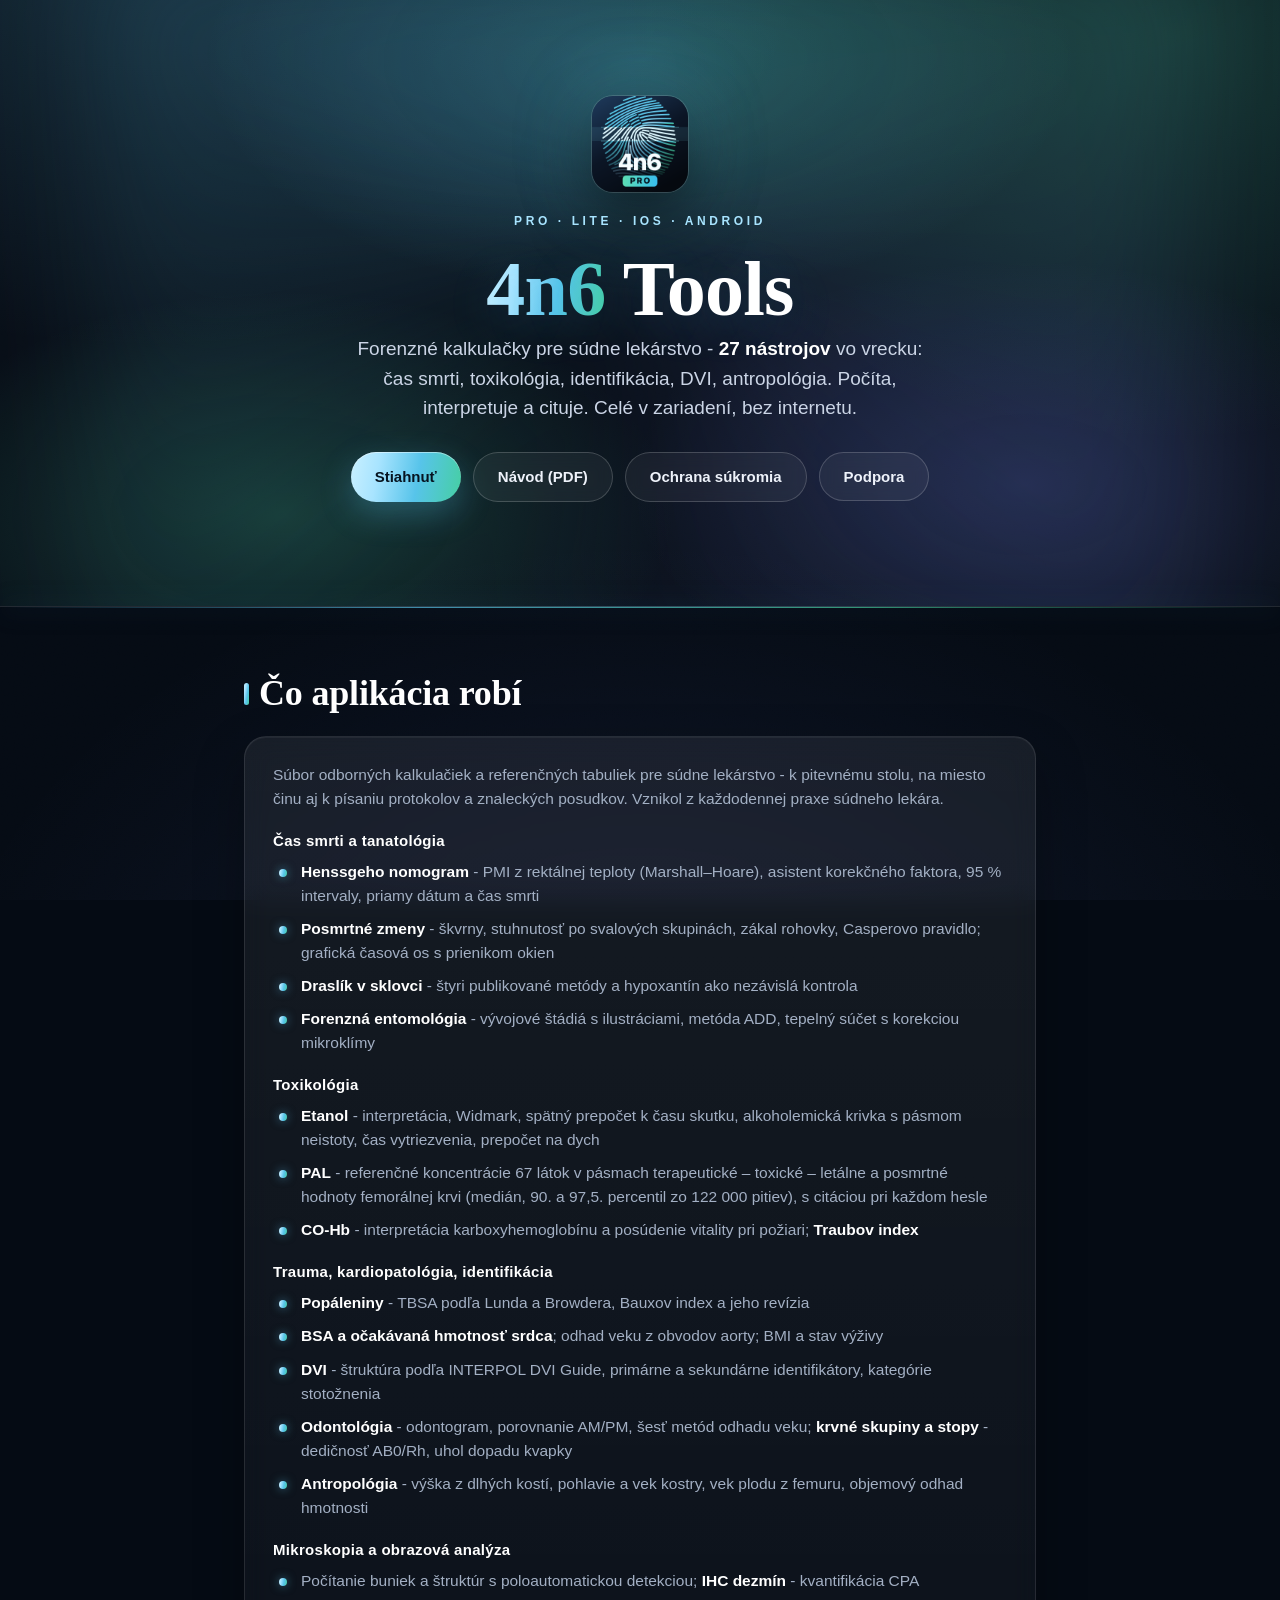
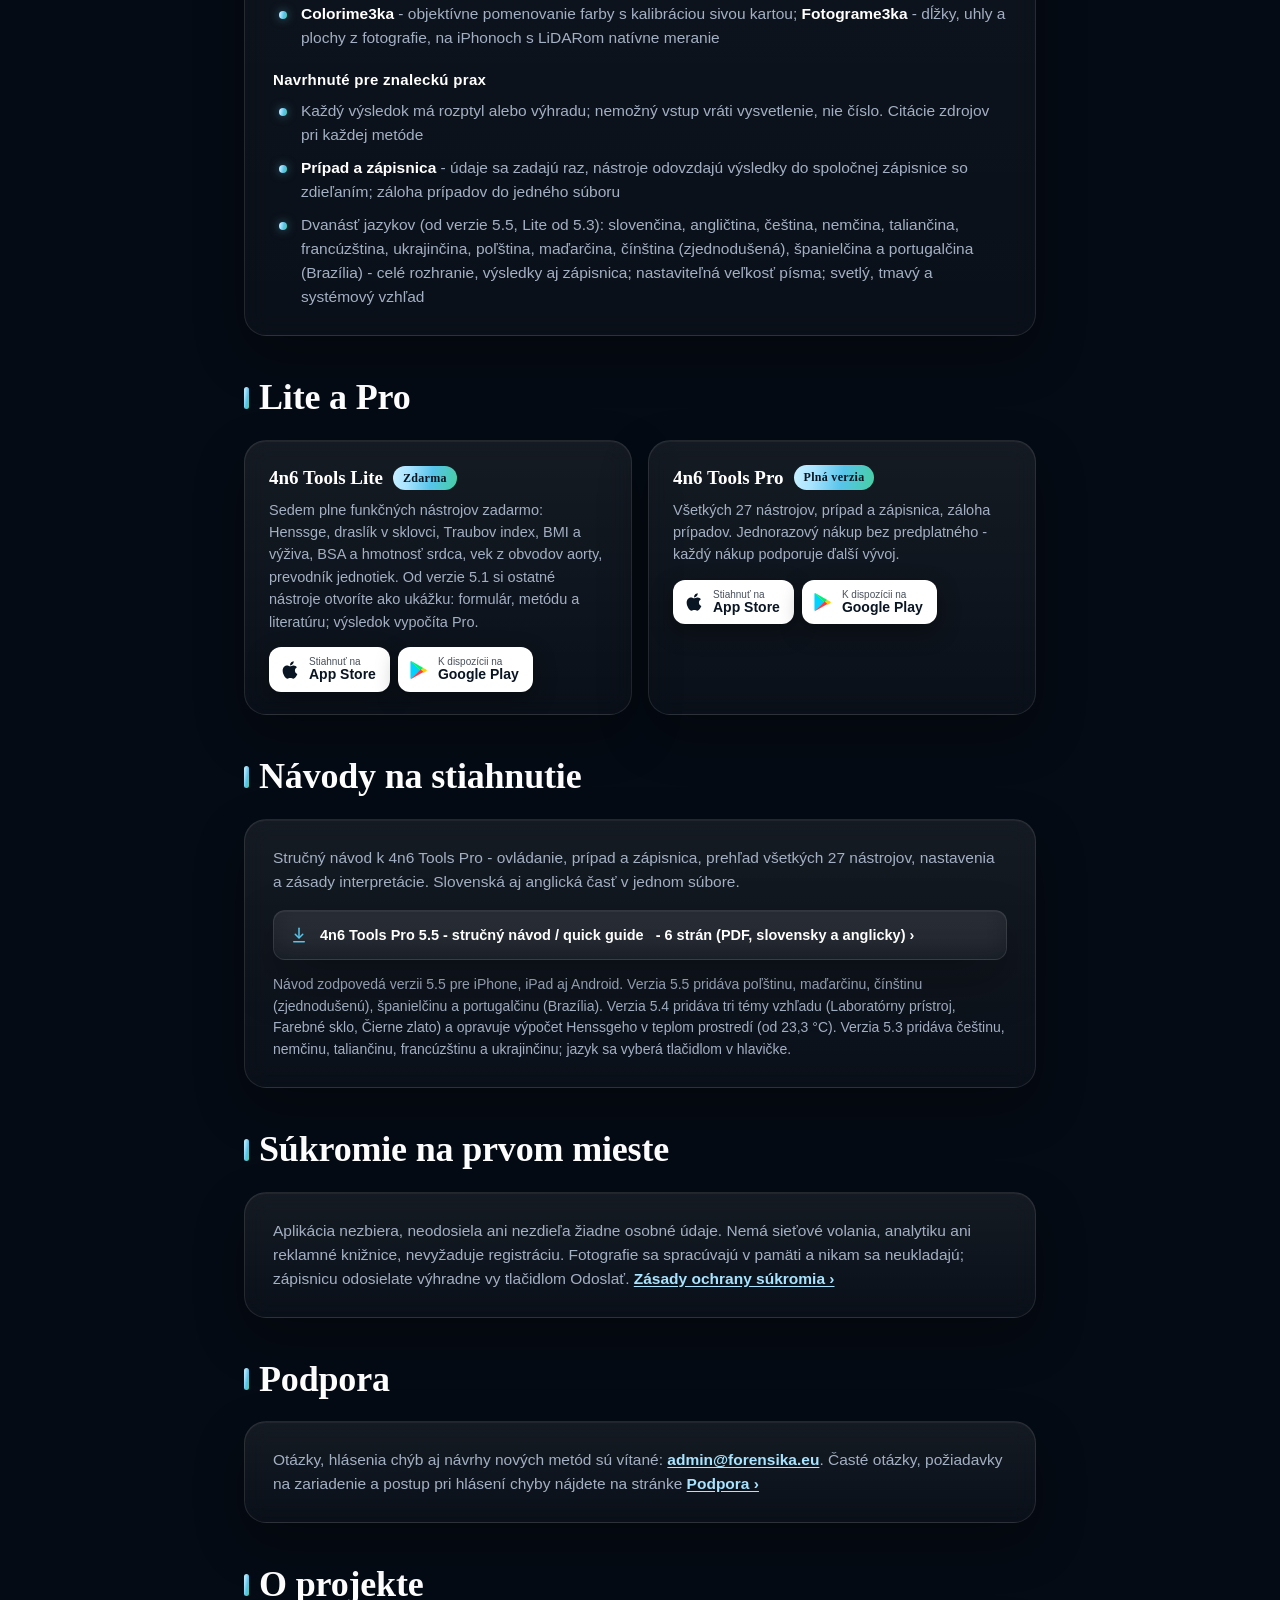
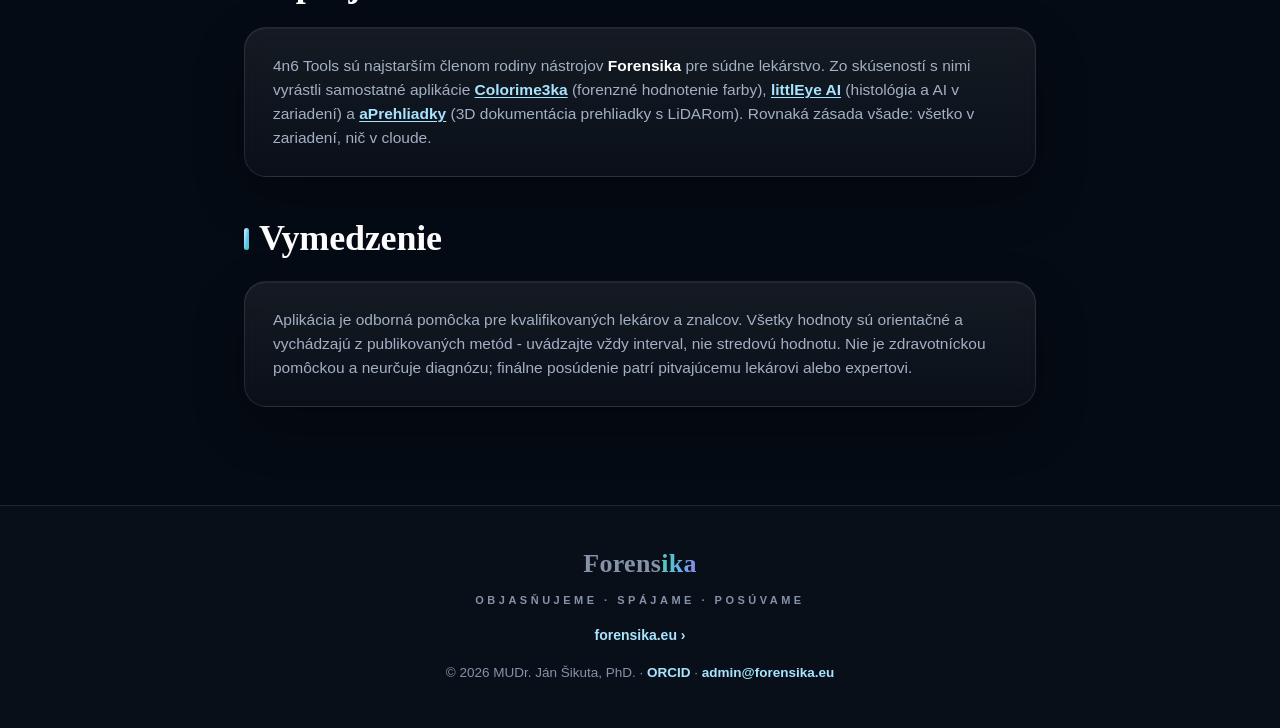
==== commit e35f1f2d: "Obhliadka na Prehliadka pri tele a aplikacii (jednotne s forensika.eu)" ====
--- a/index.html
+++ b/index.html
@@ -250,7 +250,7 @@
     <section>
       <h2>O projekte</h2>
       <div class="card">
-        <p>4n6 Tools sú najstarším členom rodiny nástrojov <b>Forensika</b> pre súdne lekárstvo. Zo skúseností s nimi vyrástli samostatné aplikácie <a class="inline" href="https://dzanino.github.io/colorime3ka/">Colorime3ka</a> (forenzné hodnotenie farby), <a class="inline" href="https://dzanino.github.io/littlEyeAI/">littlEye AI</a> (histológia a AI v zariadení) a <a class="inline" href="https://dzanino.github.io/aPrehliadky/">aPrehliadky</a> (3D dokumentácia obhliadky s LiDARom). Rovnaká zásada všade: všetko v zariadení, nič v cloude.</p>
+        <p>4n6 Tools sú najstarším členom rodiny nástrojov <b>Forensika</b> pre súdne lekárstvo. Zo skúseností s nimi vyrástli samostatné aplikácie <a class="inline" href="https://dzanino.github.io/colorime3ka/">Colorime3ka</a> (forenzné hodnotenie farby), <a class="inline" href="https://dzanino.github.io/littlEyeAI/">littlEye AI</a> (histológia a AI v zariadení) a <a class="inline" href="https://dzanino.github.io/aPrehliadky/">aPrehliadky</a> (3D dokumentácia prehliadky s LiDARom). Rovnaká zásada všade: všetko v zariadení, nič v cloude.</p>
       </div>
     </section>
 
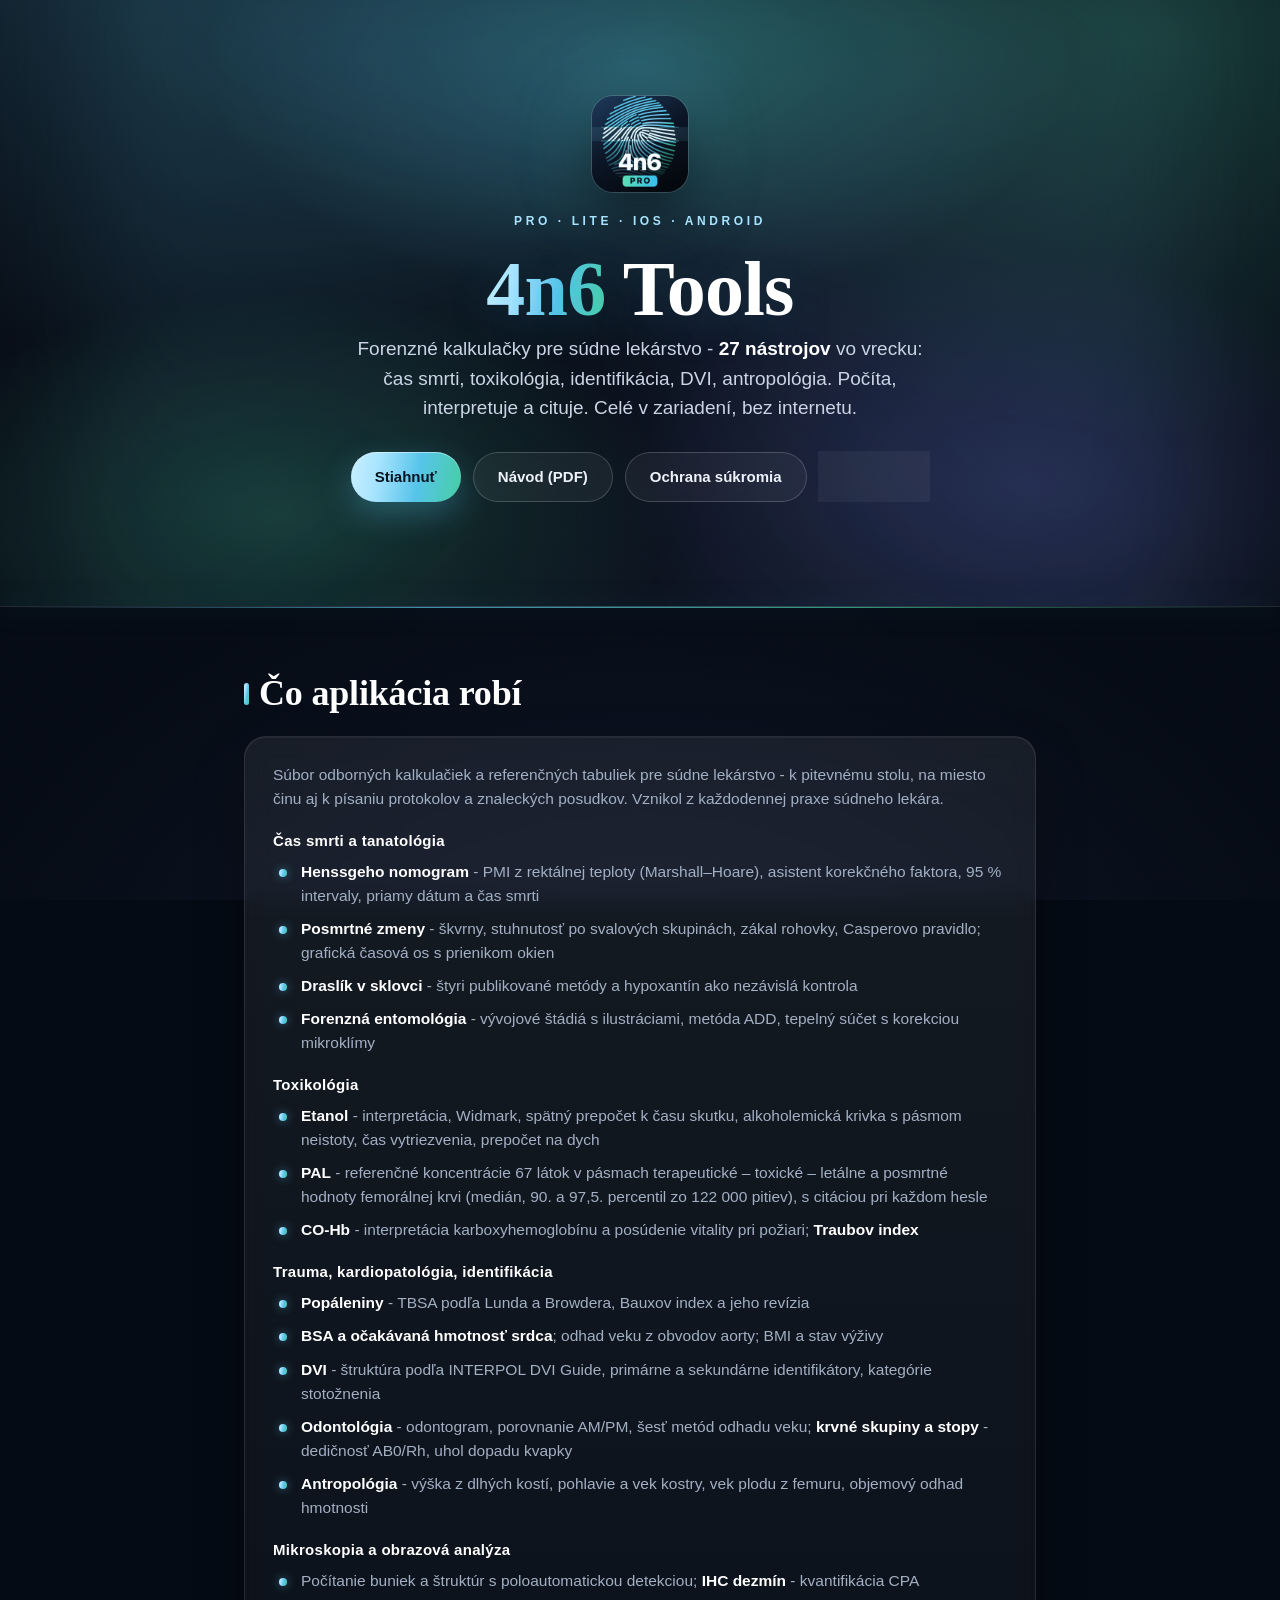
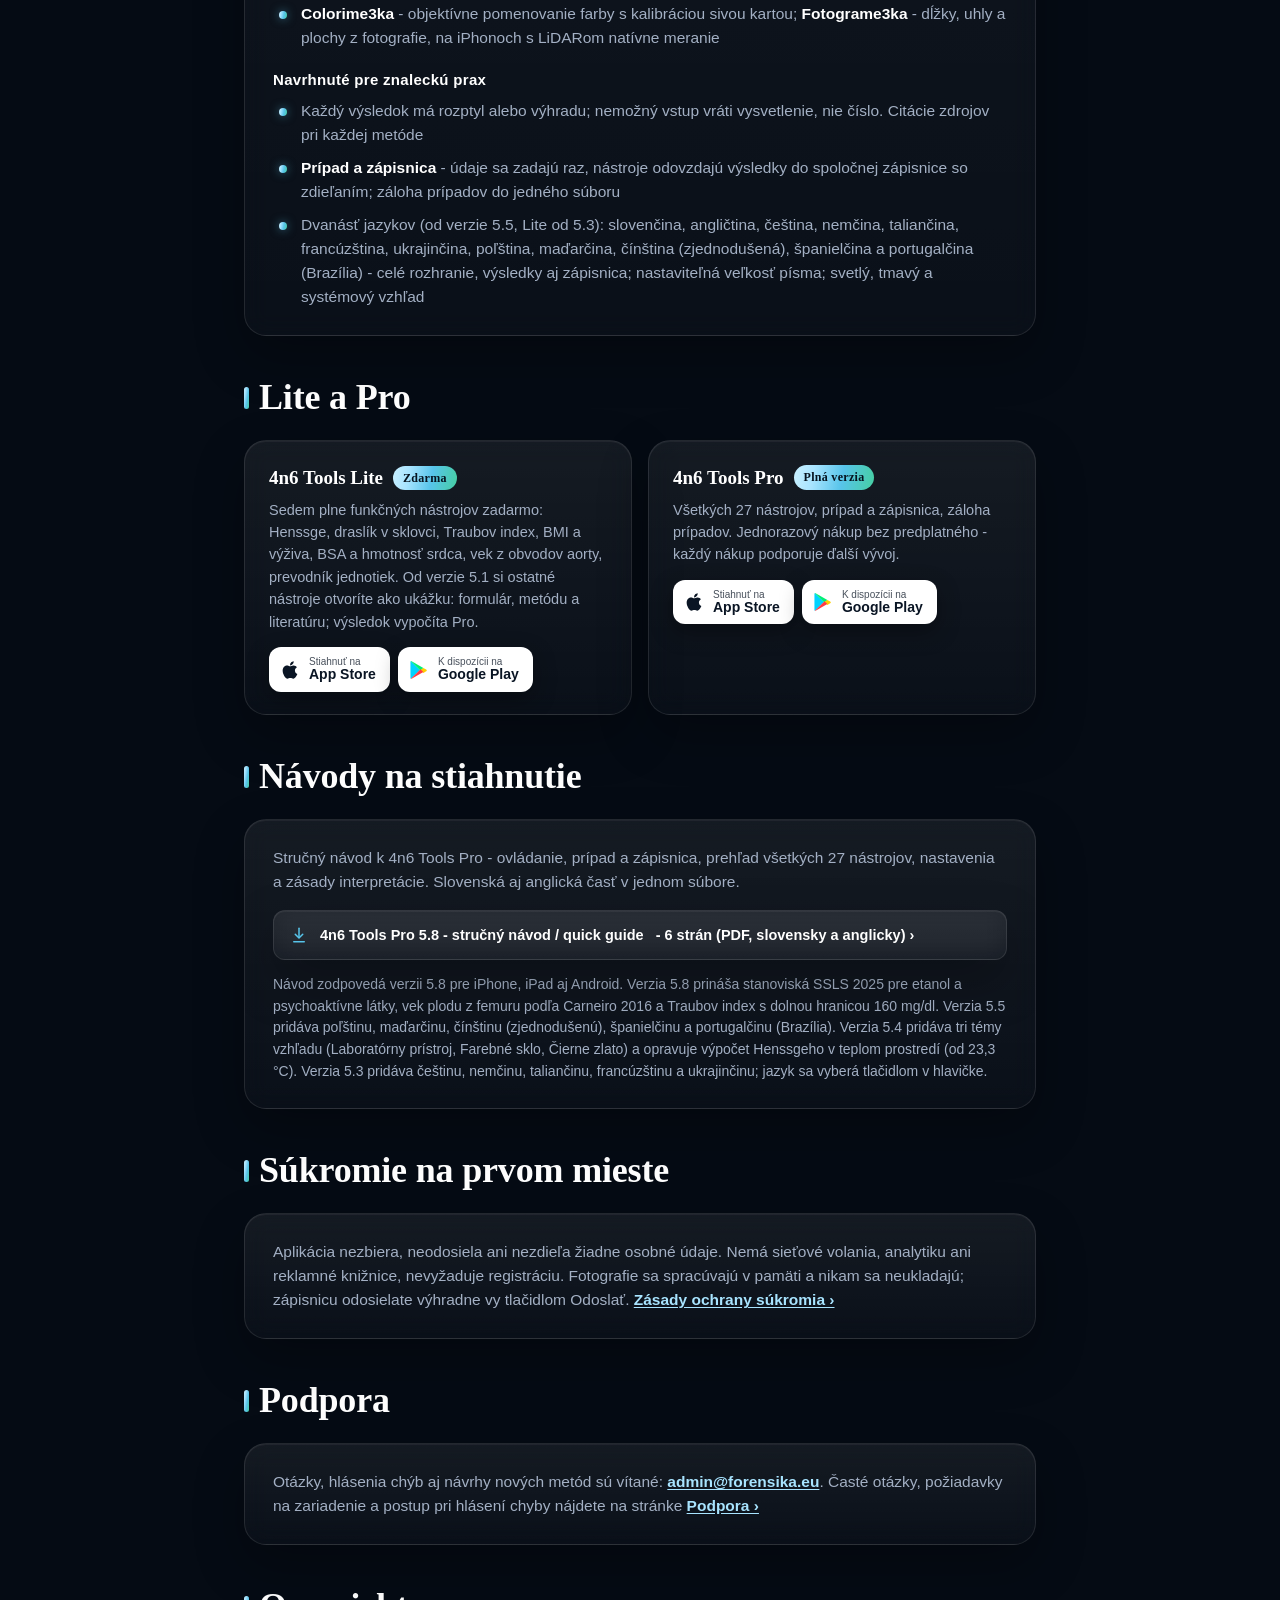
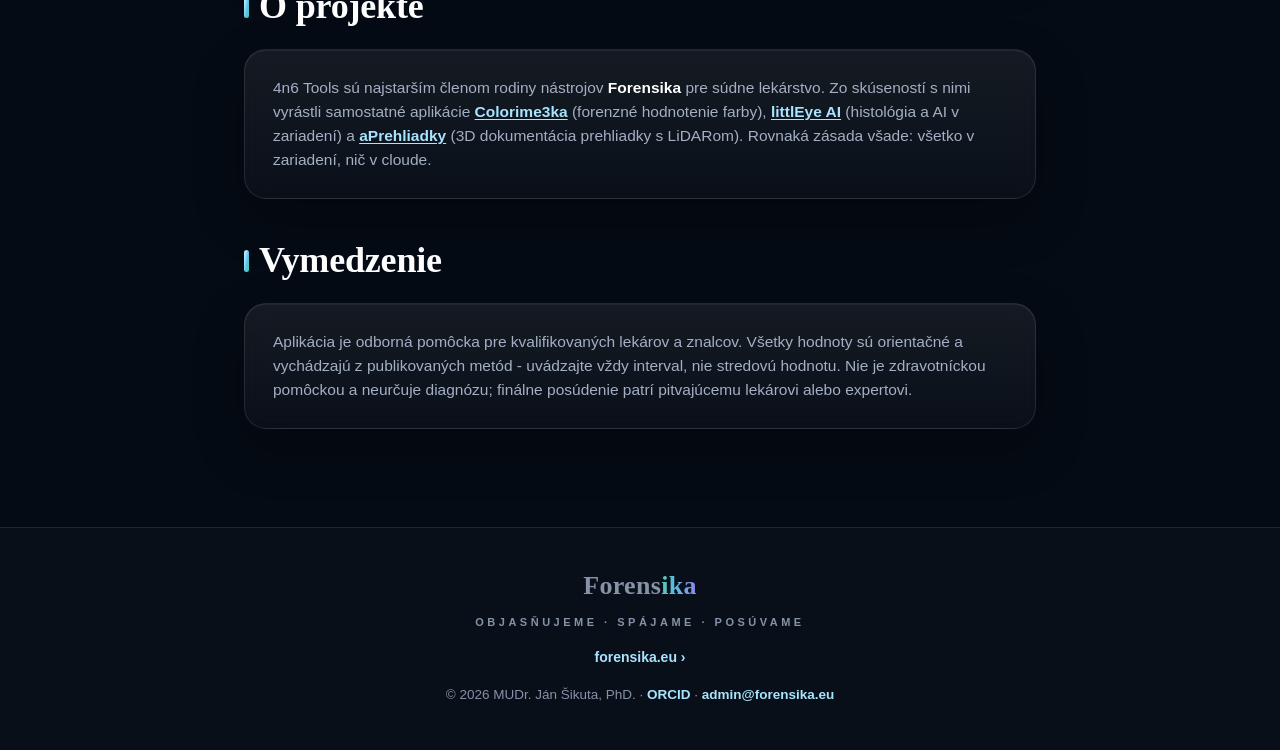
==== commit 4e5e9778: "4n6 Tools Pro 5.8: nové PDF návody (verzia 5.8, build 31), odsek o verziách s novinkami SSLS, Carnei" ====
--- a/index.html
+++ b/index.html
@@ -227,9 +227,9 @@
         <ul class="docs">
           <li><a href="4n6-Tools-Pro-navod.pdf">
             <svg viewBox="0 0 24 24" fill="none" stroke-width="2" stroke-linecap="round" stroke-linejoin="round"><path d="M12 3v12"/><path d="m7 11 5 5 5-5"/><path d="M5 21h14"/></svg>
-            <b>4n6 Tools Pro 5.5 - stručný návod / quick guide</b> - 6 strán (PDF, slovensky a anglicky) ›</a></li>
-        </ul>
-        <p style="margin-top:14px;font-size:14px;">Návod zodpovedá verzii 5.5 pre iPhone, iPad aj Android. Verzia 5.5 pridáva poľštinu, maďarčinu, čínštinu (zjednodušenú), španielčinu a portugalčinu (Brazília). Verzia 5.4 pridáva tri témy vzhľadu (Laboratórny prístroj, Farebné sklo, Čierne zlato) a opravuje výpočet Henssgeho v teplom prostredí (od 23,3 °C). Verzia 5.3 pridáva češtinu, nemčinu, taliančinu, francúzštinu a ukrajinčinu; jazyk sa vyberá tlačidlom v hlavičke.</p>
+            <b>4n6 Tools Pro 5.8 - stručný návod / quick guide</b> - 6 strán (PDF, slovensky a anglicky) ›</a></li>
+        </ul>
+        <p style="margin-top:14px;font-size:14px;">Návod zodpovedá verzii 5.8 pre iPhone, iPad aj Android. Verzia 5.8 prináša stanoviská SSLS 2025 pre etanol a psychoaktívne látky, vek plodu z femuru podľa Carneiro 2016 a Traubov index s dolnou hranicou 160 mg/dl. Verzia 5.5 pridáva poľštinu, maďarčinu, čínštinu (zjednodušenú), španielčinu a portugalčinu (Brazília). Verzia 5.4 pridáva tri témy vzhľadu (Laboratórny prístroj, Farebné sklo, Čierne zlato) a opravuje výpočet Henssgeho v teplom prostredí (od 23,3 °C). Verzia 5.3 pridáva češtinu, nemčinu, taliančinu, francúzštinu a ukrajinčinu; jazyk sa vyberá tlačidlom v hlavičke.</p>
       </div>
     </section>
 
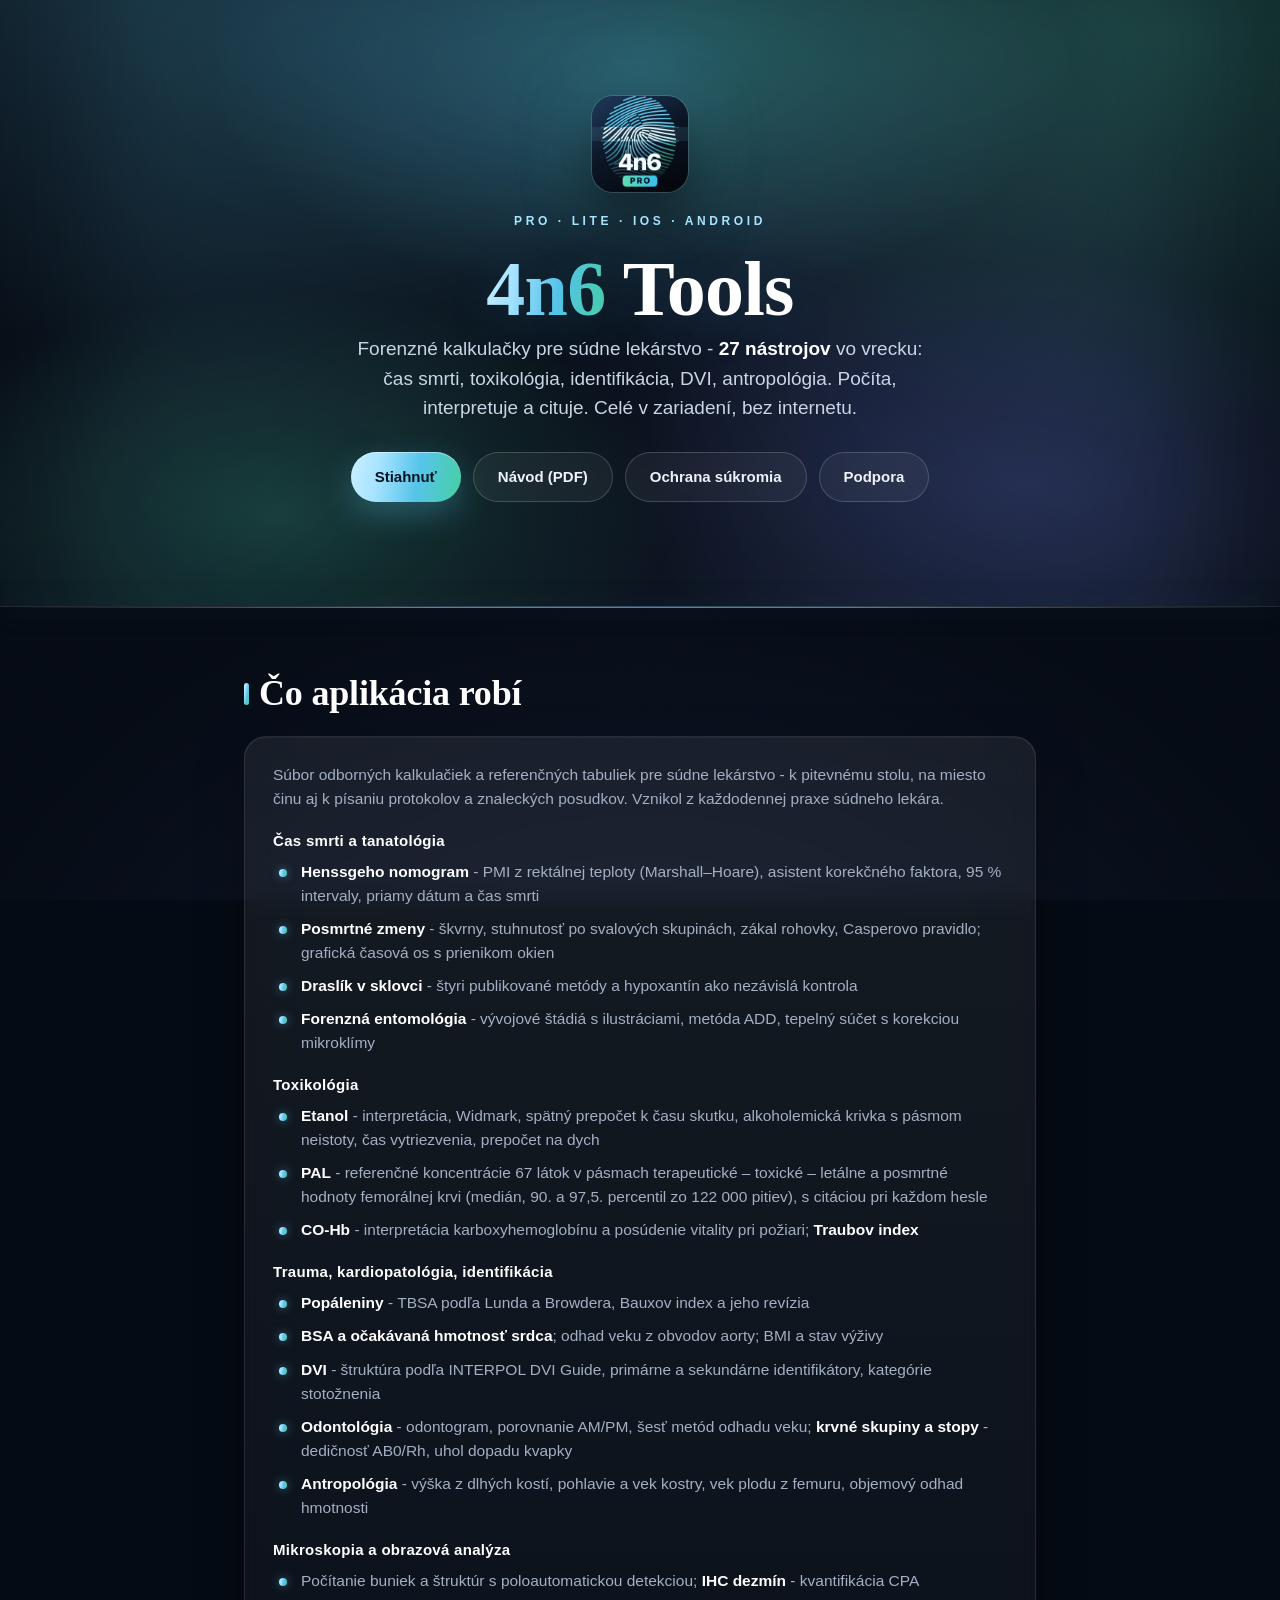
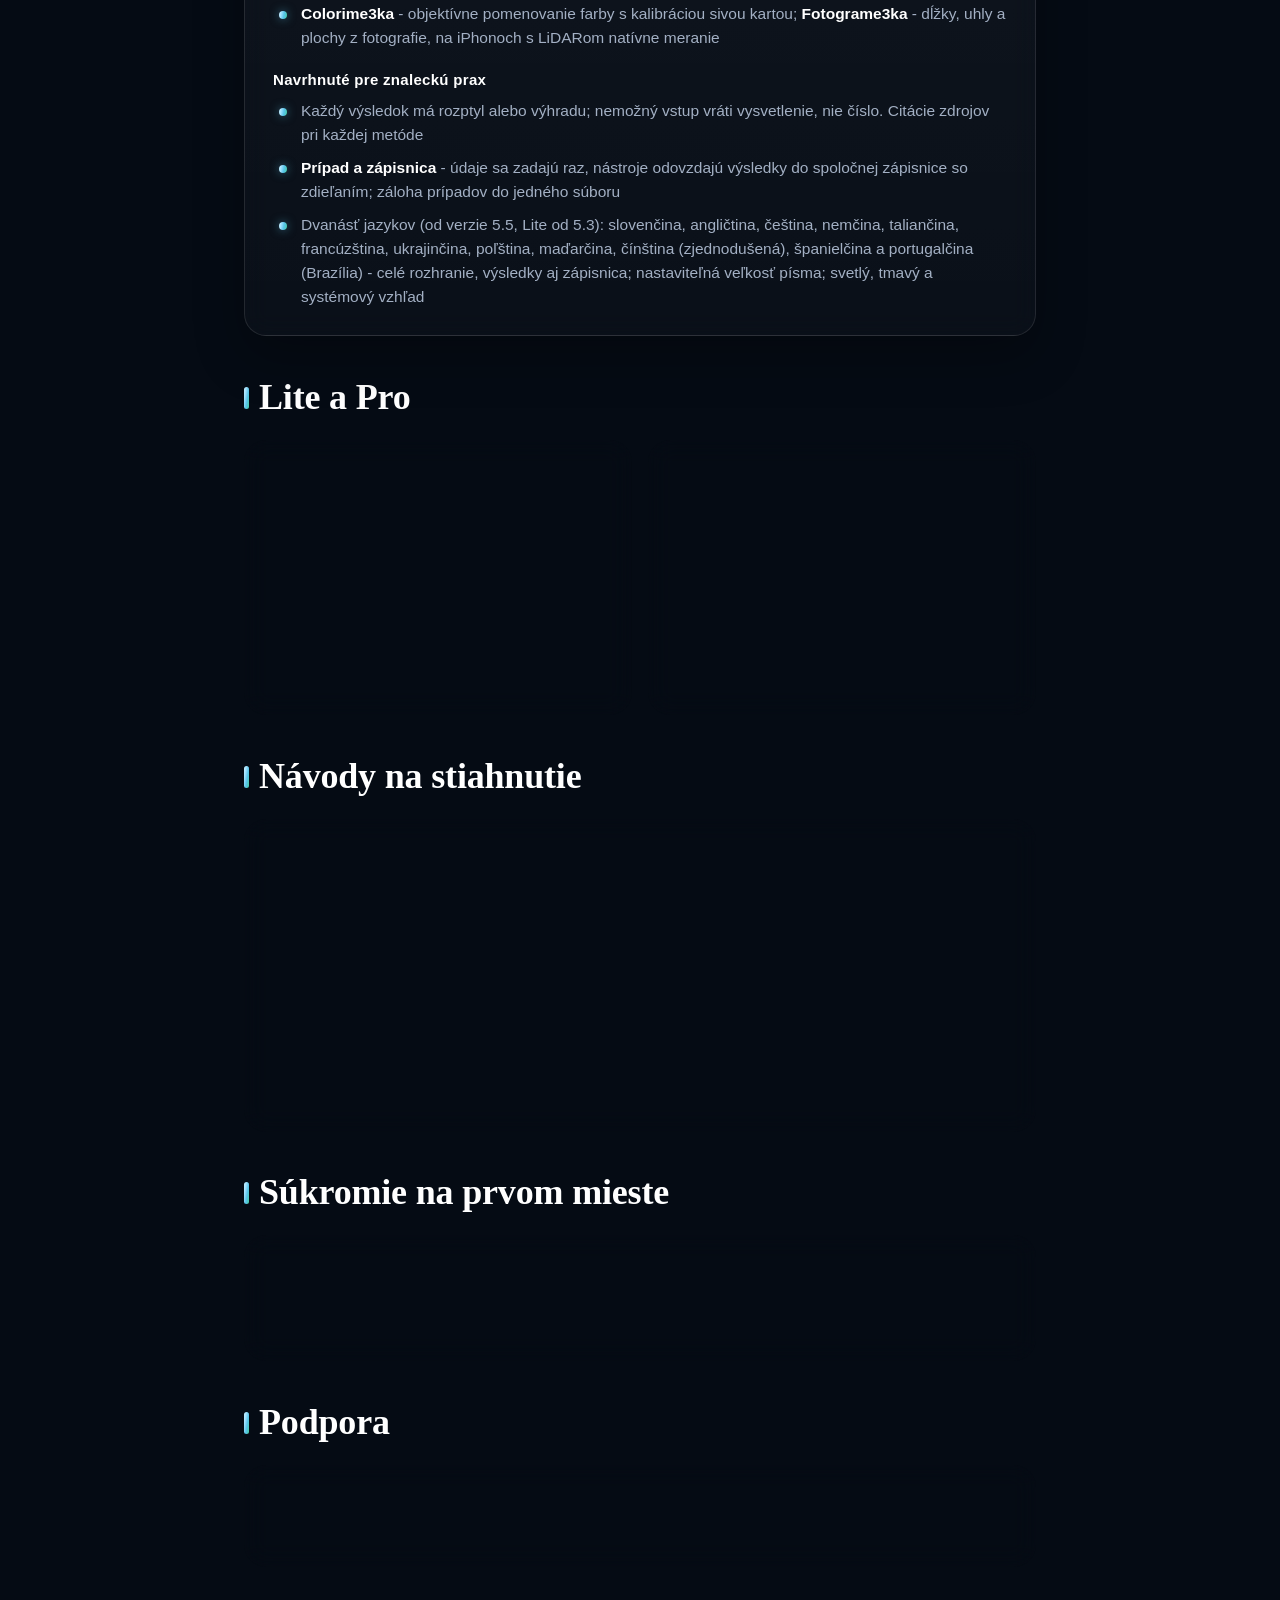
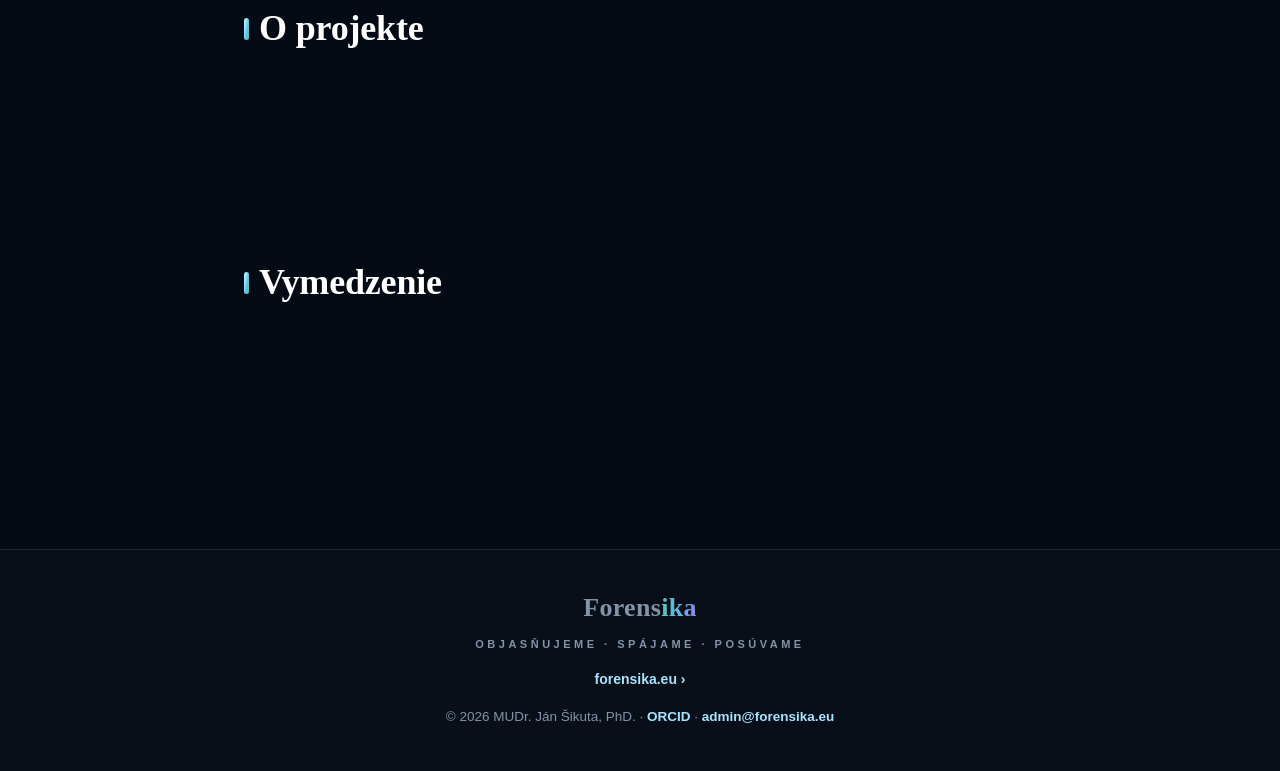
==== commit 75ca2b0b: "4n6 Tools Pro 5.9: nové PDF návody (verzia 5.9, build 32) a odsek o verziách" ====
--- a/index.html
+++ b/index.html
@@ -227,9 +227,9 @@
         <ul class="docs">
           <li><a href="4n6-Tools-Pro-navod.pdf">
             <svg viewBox="0 0 24 24" fill="none" stroke-width="2" stroke-linecap="round" stroke-linejoin="round"><path d="M12 3v12"/><path d="m7 11 5 5 5-5"/><path d="M5 21h14"/></svg>
-            <b>4n6 Tools Pro 5.8 - stručný návod / quick guide</b> - 6 strán (PDF, slovensky a anglicky) ›</a></li>
-        </ul>
-        <p style="margin-top:14px;font-size:14px;">Návod zodpovedá verzii 5.8 pre iPhone, iPad aj Android. Verzia 5.8 prináša stanoviská SSLS 2025 pre etanol a psychoaktívne látky, vek plodu z femuru podľa Carneiro 2016 a Traubov index s dolnou hranicou 160 mg/dl. Verzia 5.5 pridáva poľštinu, maďarčinu, čínštinu (zjednodušenú), španielčinu a portugalčinu (Brazília). Verzia 5.4 pridáva tri témy vzhľadu (Laboratórny prístroj, Farebné sklo, Čierne zlato) a opravuje výpočet Henssgeho v teplom prostredí (od 23,3 °C). Verzia 5.3 pridáva češtinu, nemčinu, taliančinu, francúzštinu a ukrajinčinu; jazyk sa vyberá tlačidlom v hlavičke.</p>
+            <b>4n6 Tools Pro 5.9 - stručný návod / quick guide</b> - 6 strán (PDF, slovensky a anglicky) ›</a></li>
+        </ul>
+        <p style="margin-top:14px;font-size:14px;">Návod zodpovedá verzii 5.9 pre iPhone, iPad aj Android. Verzia 5.9 prináša overenie zdrojov (Mallach, Traub, entomológia, Kvaal, vek plodu). Verzia 5.8 prináša stanoviská SSLS 2025 pre etanol a psychoaktívne látky, vek plodu z femuru podľa Carneiro 2016 a Traubov index s dolnou hranicou 160 mg/dl. Verzia 5.5 pridáva poľštinu, maďarčinu, čínštinu (zjednodušenú), španielčinu a portugalčinu (Brazília). Verzia 5.4 pridáva tri témy vzhľadu (Laboratórny prístroj, Farebné sklo, Čierne zlato) a opravuje výpočet Henssgeho v teplom prostredí (od 23,3 °C). Verzia 5.3 pridáva češtinu, nemčinu, taliančinu, francúzštinu a ukrajinčinu; jazyk sa vyberá tlačidlom v hlavičke.</p>
       </div>
     </section>
 
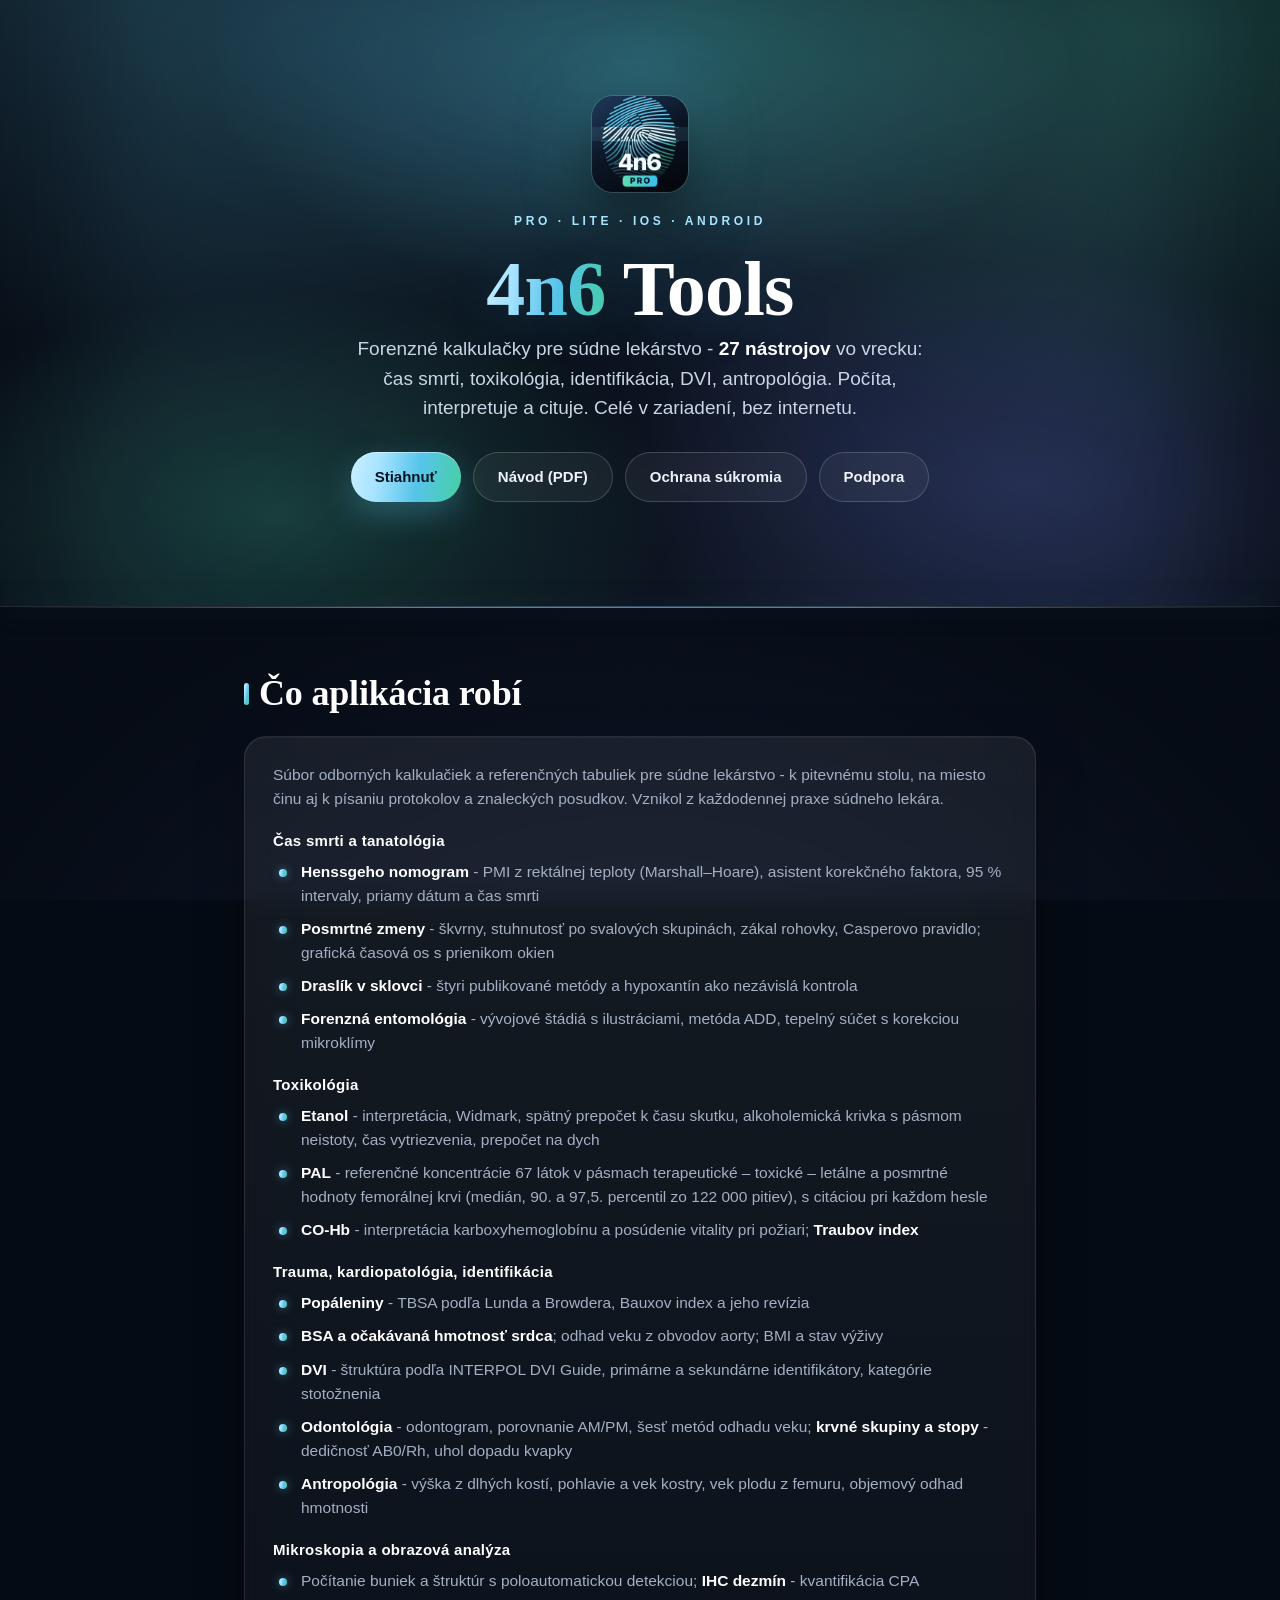
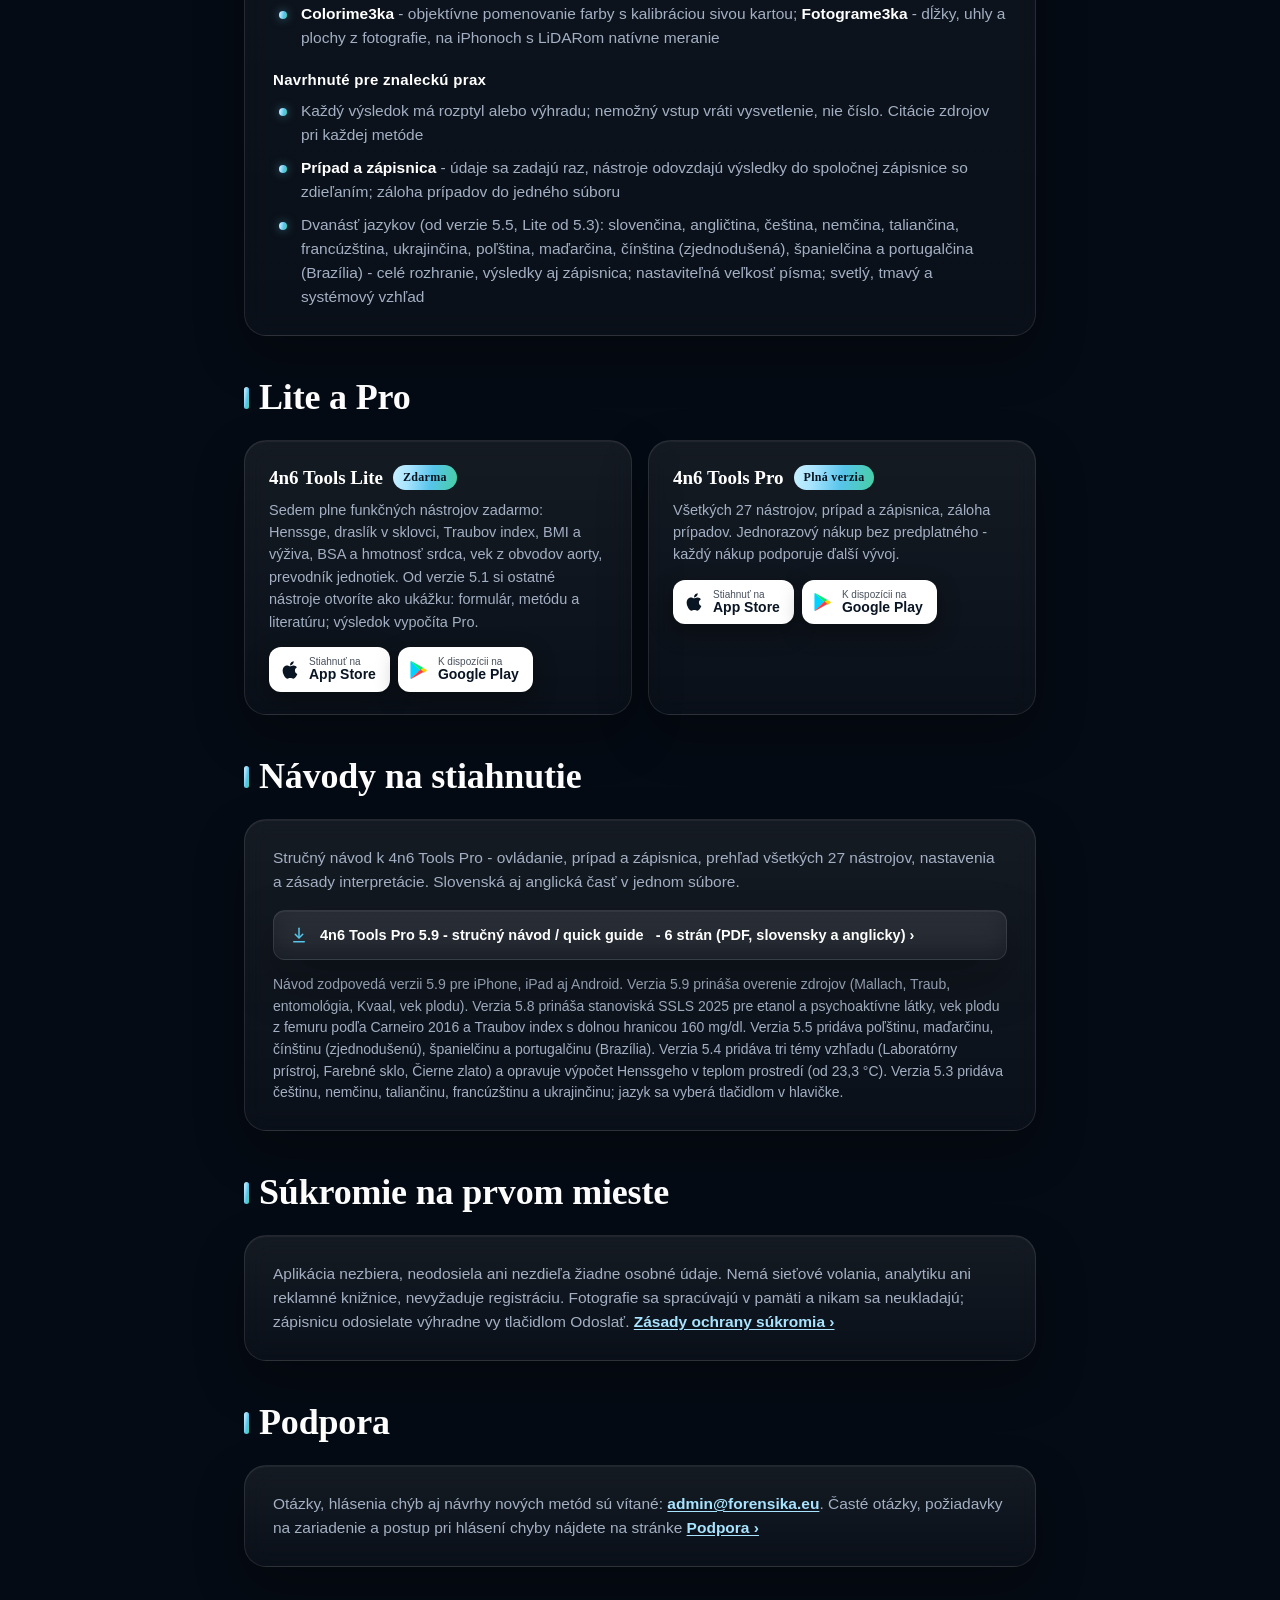
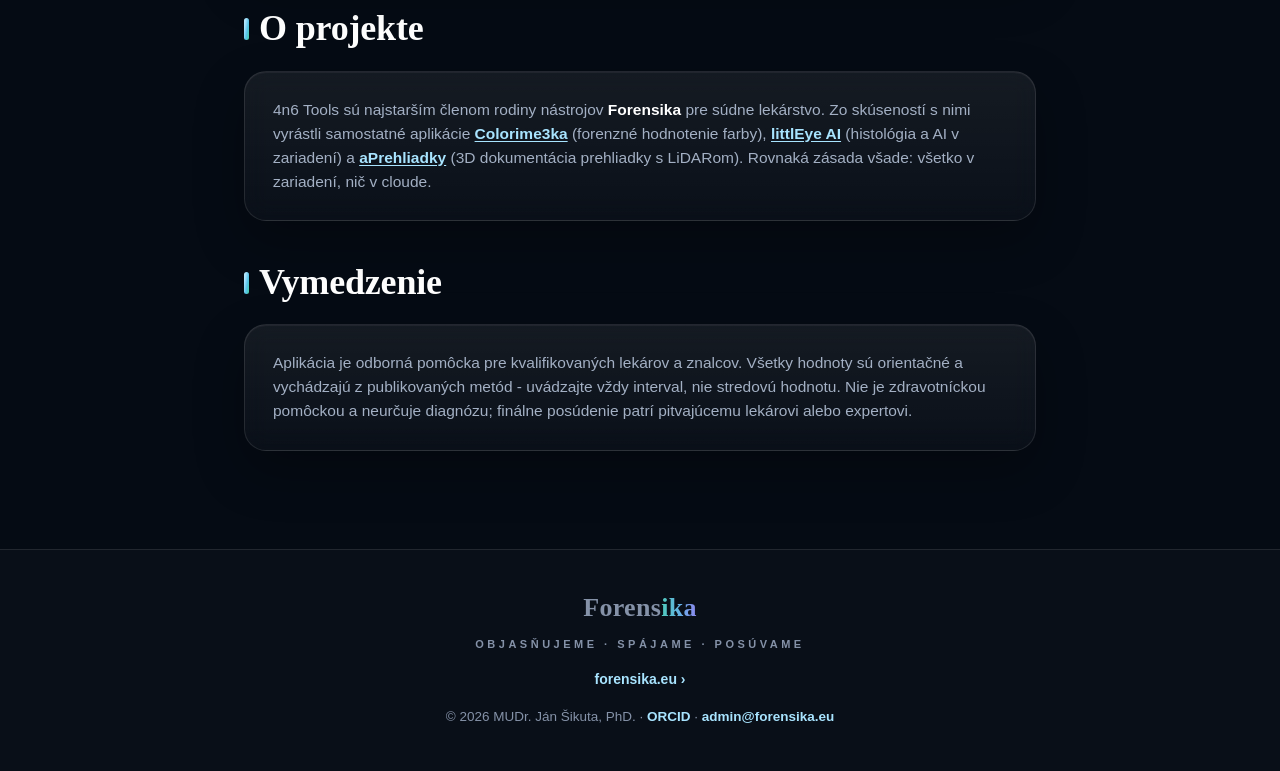
==== commit 8b2700a4: "Kanonické adresy, náhľadový obrázok a bezpečnostná politika" ====
--- a/index.html
+++ b/index.html
@@ -1,8 +1,10 @@
 <!DOCTYPE html>
 <html lang="sk">
 <head>
-<meta charset="UTF-8">
+<meta charset="UTF-8"><meta http-equiv="Content-Security-Policy" content="default-src 'self'; script-src 'self'; style-src 'self' 'unsafe-inline'; img-src 'self' data:; font-src 'self' data:; media-src 'self'; connect-src 'self' https://abacus.jasoncameron.dev; object-src 'none'; base-uri 'self'; form-action 'none'; upgrade-insecure-requests"><meta name="referrer" content="strict-origin-when-cross-origin">
 <meta name="viewport" content="width=device-width, initial-scale=1.0">
+<meta property="og:image" content="https://forensika.eu/img/og/4n6.png">
+<link rel="canonical" href="https://dzanino.github.io/4n6/">
 <title>4n6 Tools - forenzné kalkulačky pre súdne lekárstvo</title>
 <meta name="description" content="4n6 Tools Pro a Lite - 27 nástrojov súdneho lekárstva vo vrecku: čas smrti, toxikológia, identifikácia, DVI, antropológia. Počíta, interpretuje a cituje. Celé v zariadení, bez internetu.">
 <meta property="og:title" content="4n6 Tools - forenzné kalkulačky pre súdne lekárstvo">
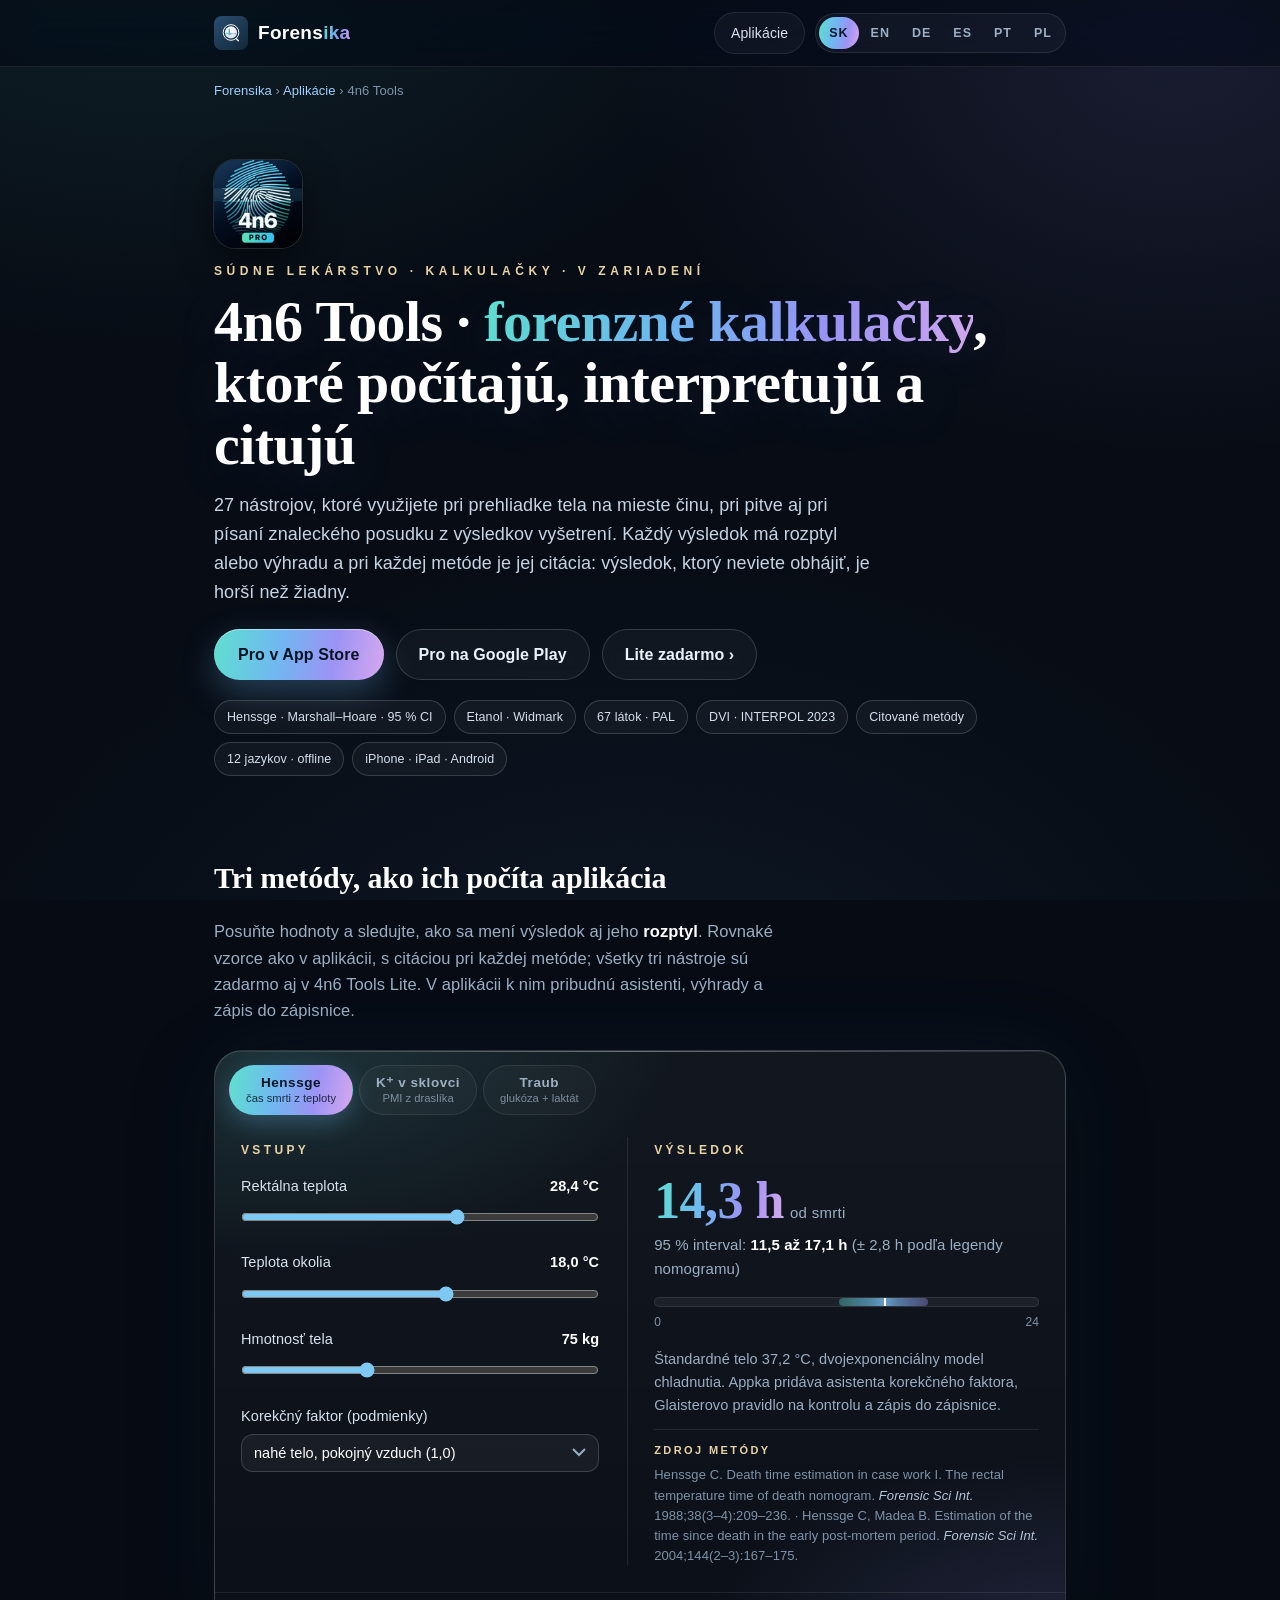
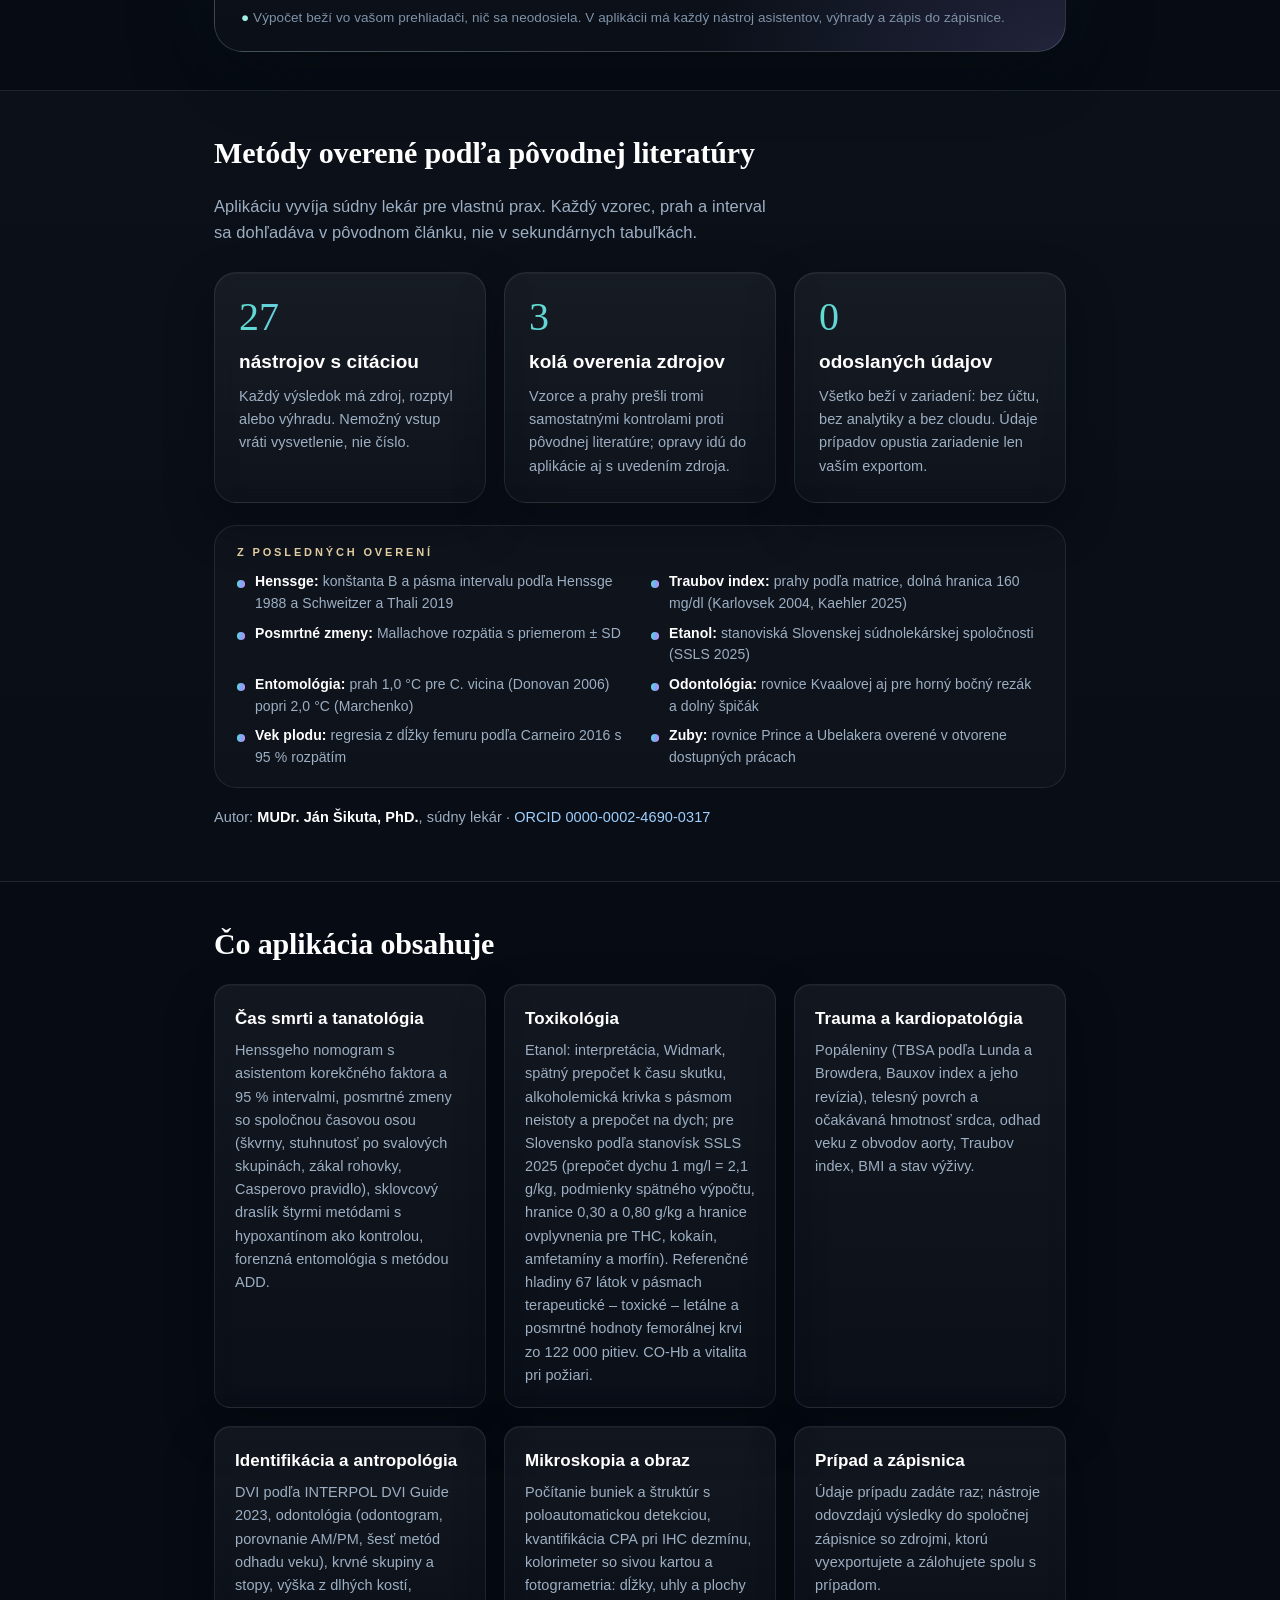
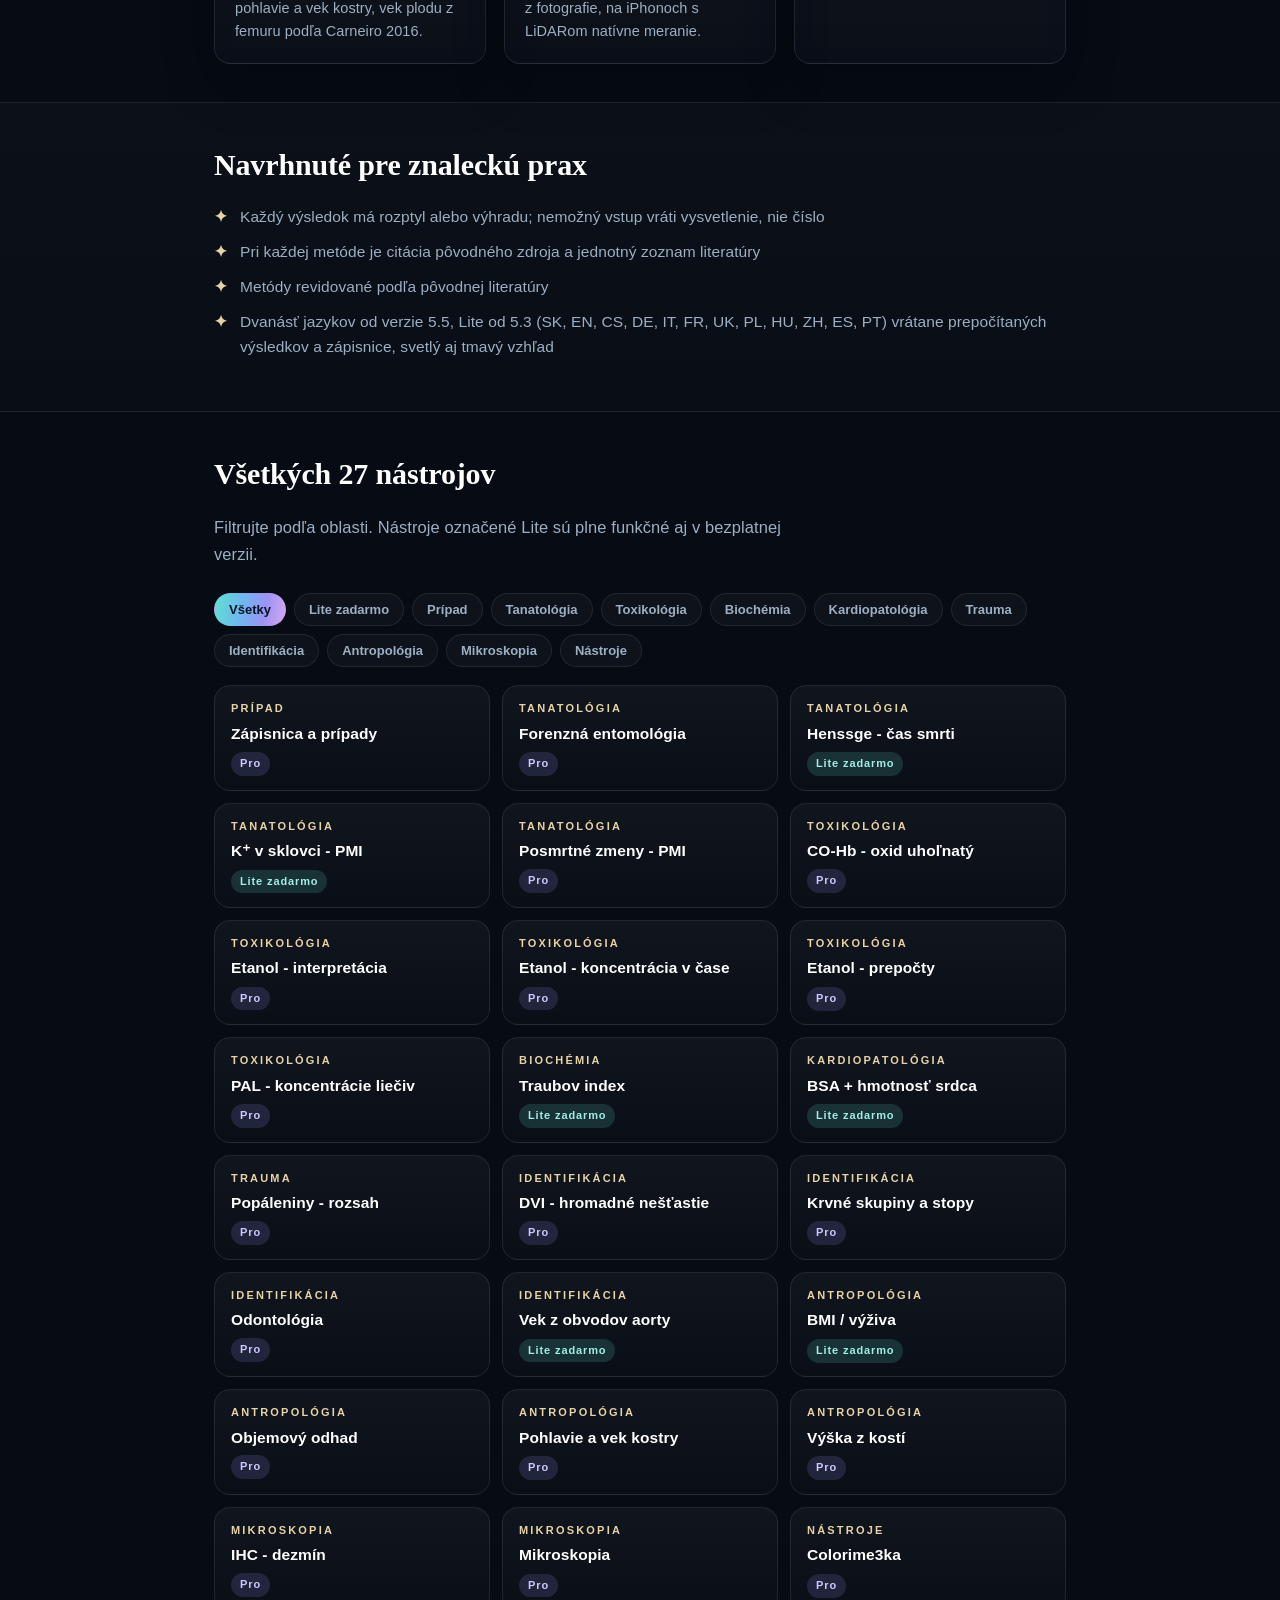
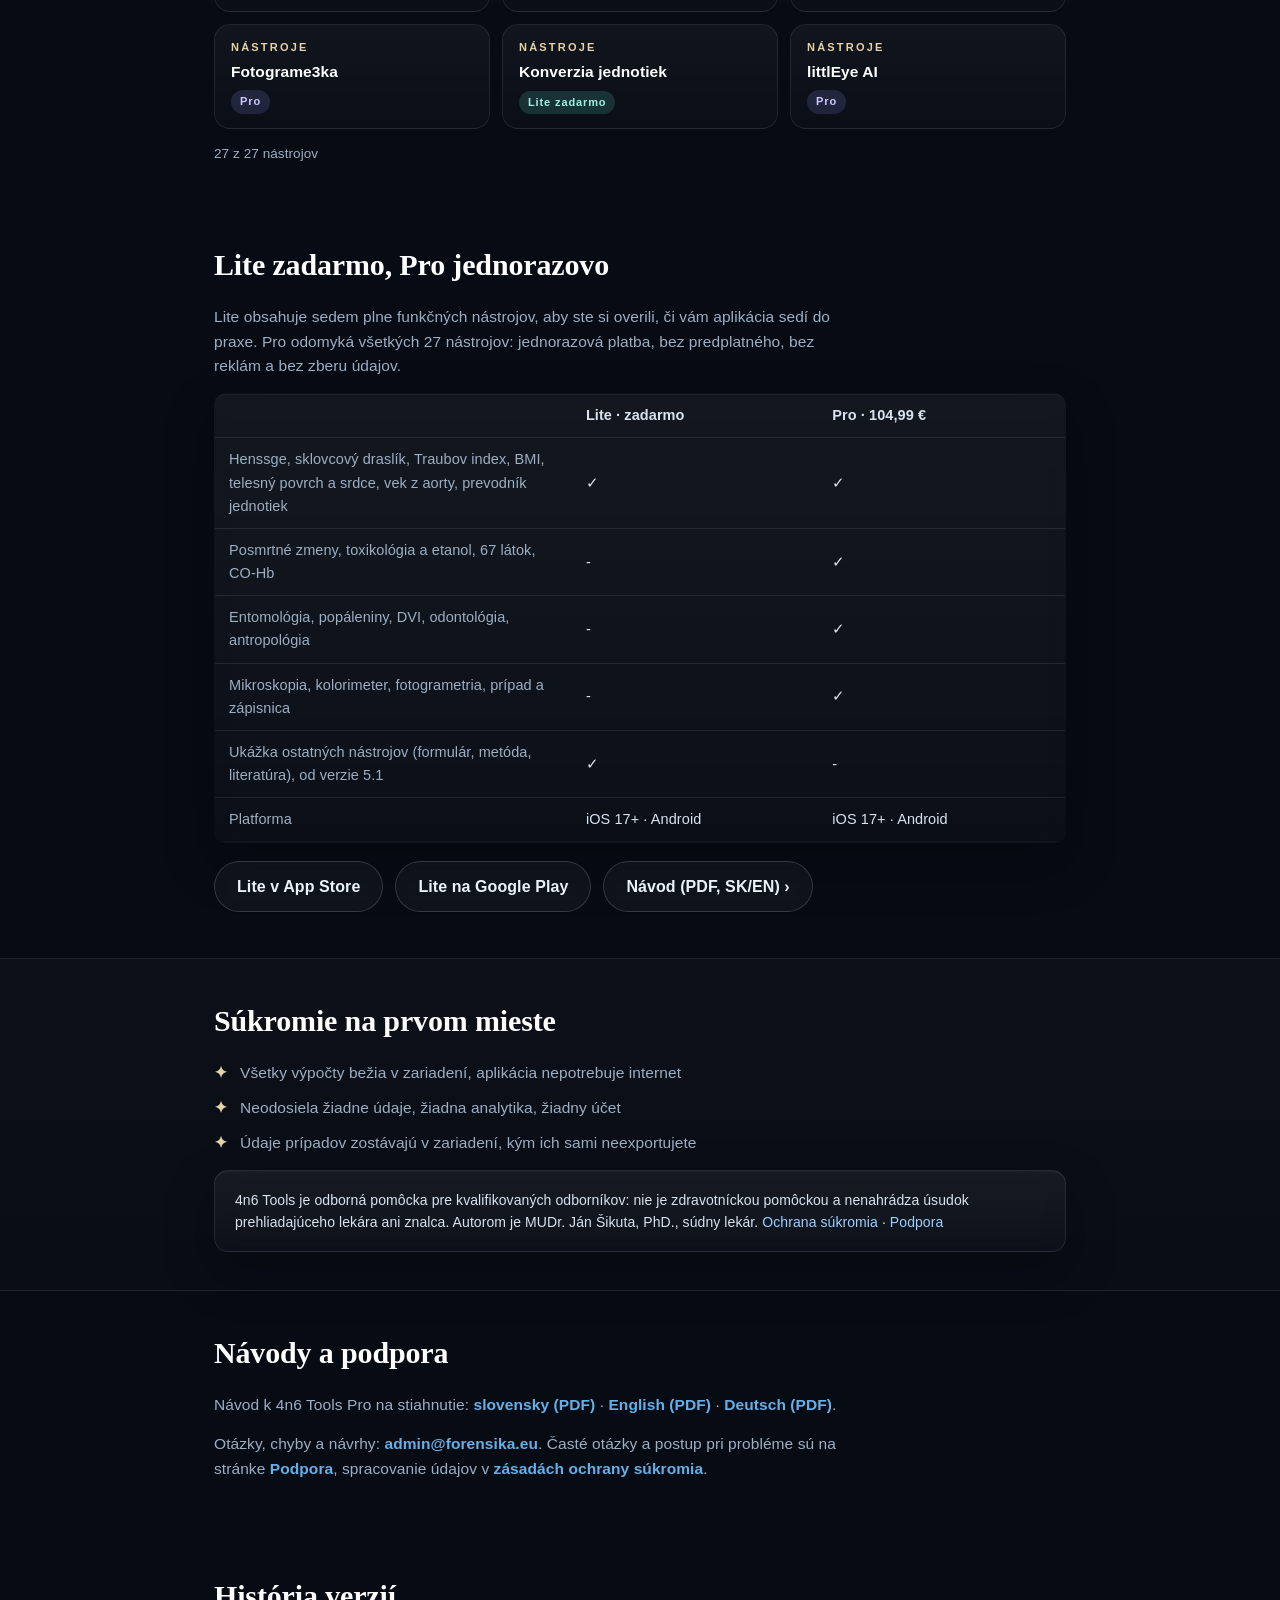
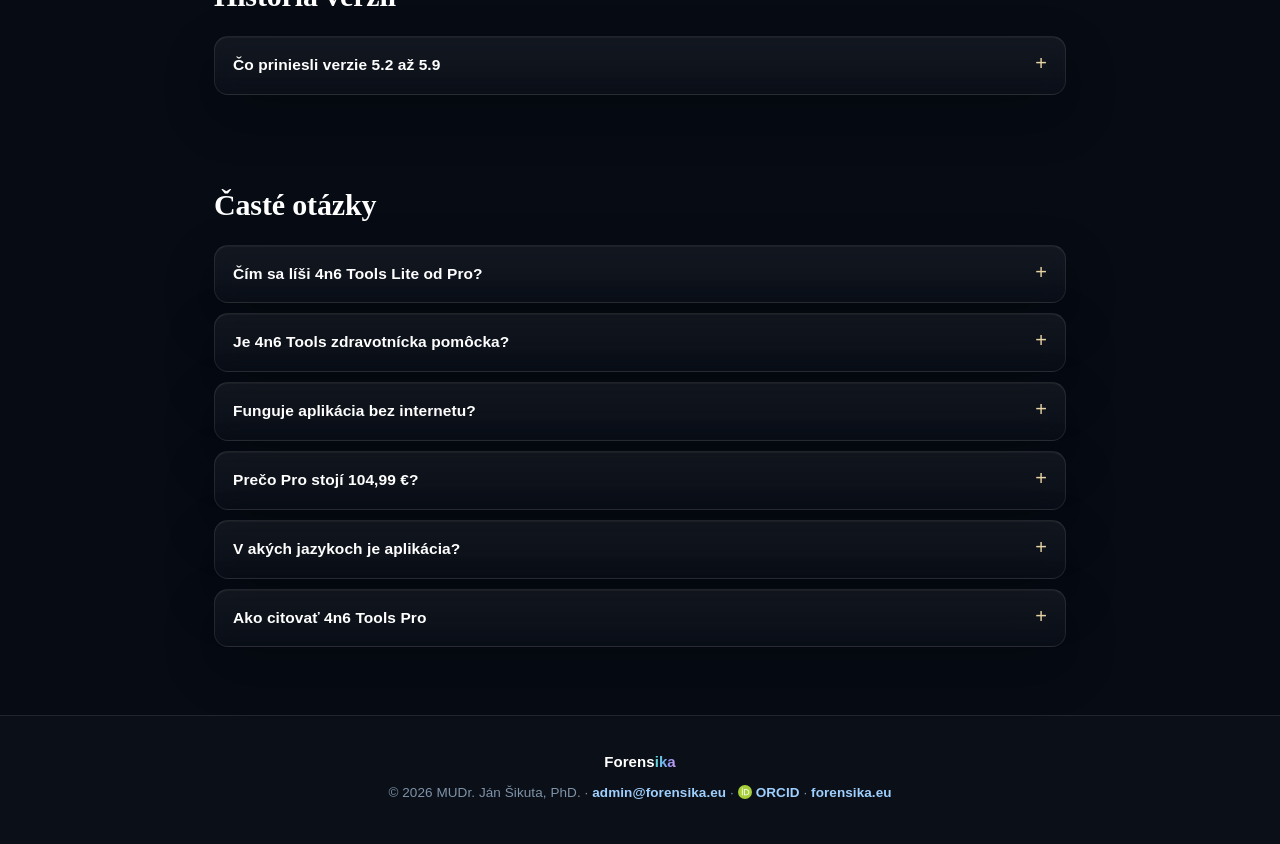
==== commit 7ee95c49: "Nový vzhľad a obsah ako na forensika.eu/4n6, návody a podpora ostávajú" ====
--- a/index.html
+++ b/index.html
@@ -1,280 +1,442 @@
 <!DOCTYPE html>
 <html lang="sk">
 <head>
-<meta charset="UTF-8"><meta http-equiv="Content-Security-Policy" content="default-src 'self'; script-src 'self'; style-src 'self' 'unsafe-inline'; img-src 'self' data:; font-src 'self' data:; media-src 'self'; connect-src 'self' https://abacus.jasoncameron.dev; object-src 'none'; base-uri 'self'; form-action 'none'; upgrade-insecure-requests"><meta name="referrer" content="strict-origin-when-cross-origin">
+<meta charset="UTF-8"><meta http-equiv="Content-Security-Policy" content="default-src 'self'; script-src 'self'; style-src 'self' 'unsafe-inline'; img-src 'self' data:; font-src 'self' data:; media-src 'self'; connect-src 'self' https://forensika.goatcounter.com; object-src 'none'; base-uri 'self'; form-action 'none'; upgrade-insecure-requests"><meta name="referrer" content="strict-origin-when-cross-origin">
 <meta name="viewport" content="width=device-width, initial-scale=1.0">
+<link rel="icon" href="favicon.svg" type="image/svg+xml">
+<link rel="icon" href="icon-192.png" type="image/png" sizes="192x192">
+<link rel="apple-touch-icon" href="apple-touch-icon.png">
 <meta property="og:image" content="https://forensika.eu/img/og/4n6.png">
-<link rel="canonical" href="https://dzanino.github.io/4n6/">
-<title>4n6 Tools - forenzné kalkulačky pre súdne lekárstvo</title>
-<meta name="description" content="4n6 Tools Pro a Lite - 27 nástrojov súdneho lekárstva vo vrecku: čas smrti, toxikológia, identifikácia, DVI, antropológia. Počíta, interpretuje a cituje. Celé v zariadení, bez internetu.">
-<meta property="og:title" content="4n6 Tools - forenzné kalkulačky pre súdne lekárstvo">
-<meta property="og:description" content="27 nástrojov súdneho lekárstva vo vrecku. Počíta, interpretuje a cituje. Celé v zariadení, bez internetu.">
-<link rel="icon" href="icon-512.png" type="image/png">
-<link rel="apple-touch-icon" href="apple-touch-icon.png">
+<meta property="og:image:width" content="1200">
+<meta property="og:image:height" content="630">
+<meta property="og:image:alt" content="4n6 Tools">
+<title>4n6 Tools · forenzné kalkulačky pre súdne lekárstvo</title>
+<meta name="description" content="27 odborných kalkulačiek pre súdne lekárstvo: čas smrti, toxikológia a etanol, DVI a antropológia. Citované metódy, offline, Lite zadarmo.">
+<link rel="canonical" href="https://forensika.eu/4n6/">
+<meta property="og:type" content="website">
+<meta property="og:title" content="4n6 Tools · forenzné kalkulačky pre súdne lekárstvo">
+<meta property="og:description" content="27 nástrojov pre súdne lekárstvo s citáciou pri každej metóde: Henssge, etanol, 67 látok, DVI, antropológia. Všetko v zariadení, bez internetu.">
+<meta property="og:url" content="https://forensika.eu/4n6/">
+<meta property="og:locale" content="sk_SK">
+<meta property="og:locale:alternate" content="en_US">
+<meta property="og:locale:alternate" content="de_DE">
+<meta property="og:locale:alternate" content="es_ES">
+<meta property="og:locale:alternate" content="pt_BR">
+<meta property="og:locale:alternate" content="pl_PL">
+<meta property="og:site_name" content="Forensika">
+<meta name="twitter:card" content="summary_large_image">
+<meta name="twitter:image" content="https://forensika.eu/img/og/4n6.png">
 <style>
-  :root{
-    --ink:#0f1a2b;
-    --muted:#56657a;
-    --navy:#1d3757;
-    --navy-2:#0c1626;
-    --cyan:#57c4ea;
-    --teal:#46cfa2;
-    --sky:#a8e4ff;
-    --paper:#eef2f7;
-    --paper-2:#e3eaf3;
-    --card:#ffffff;
-    --line:#d9e2ec;
-  }
+  .btn-link{color:var(--blue);font-weight:600;}
+  .btn-link:hover{text-decoration:underline;}
+  :root{--ink:#274863;--ink-2:#22415C;--ink-3:#132A3D;--muted:#6b7f93;--paper:#f5f8fc;--paper-2:#eaf1f8;--card:#ffffff;--line:#e2eaf2;--teal:#4FCBBB;--blue:#66B0E8;--violet:#8E86EC;--lila:#C79BE2;}
   *{box-sizing:border-box;margin:0;padding:0;}
   html{scroll-behavior:smooth;}
-  body{
-    font-family:'Helvetica Neue',Arial,sans-serif;
-    color:var(--ink);
-    background:var(--paper);
-    -webkit-font-smoothing:antialiased;
-    line-height:1.55;
-  }
+  body{font-family:'Helvetica Neue',Arial,sans-serif;color:var(--ink);background:var(--paper);-webkit-font-smoothing:antialiased;line-height:1.6;}
   a{color:inherit;text-decoration:none;}
-  .wrap{max-width:840px;margin:0 auto;padding:0 24px;}
-
-  /* Hero */
-  .hero{
-    position:relative;overflow:hidden;text-align:center;color:#fff;
-    background:
-      radial-gradient(760px 420px at 50% -10%, rgba(87,196,234,.35), transparent 62%),
-      linear-gradient(160deg,#1d3757,#0c1626);
-    padding:64px 0 80px;
-  }
-  .hero .icon{width:96px;height:96px;border-radius:22%;display:block;margin:0 auto 20px;
-    box-shadow:0 14px 34px rgba(0,0,0,.45);}
-  .hero h1{font-size:clamp(38px,7vw,58px);font-weight:700;letter-spacing:.4px;line-height:1.05;margin-bottom:6px;}
-  .hero h1 .n{background:linear-gradient(90deg,var(--sky),var(--cyan) 55%,var(--teal));
-    -webkit-background-clip:text;background-clip:text;color:transparent;}
-  .hero .kicker{font-size:12px;letter-spacing:3px;text-transform:uppercase;color:#9fd6ee;font-weight:600;margin-bottom:18px;}
-  .hero p.lede{font-size:clamp(16px,2.5vw,19px);color:#d6e4f2;max-width:56ch;margin:0 auto 30px;}
-  .hero b{color:#fff;}
-  .hero .btns{display:flex;gap:12px;justify-content:center;flex-wrap:wrap;}
-  .btn{display:inline-flex;align-items:center;gap:8px;font-weight:600;font-size:15px;
-    padding:12px 24px;border-radius:999px;transition:.2s;}
-  .btn-primary{color:#0c1626;background:#fff;box-shadow:0 10px 26px rgba(0,0,0,.25);}
-  .btn-primary:hover{transform:translateY(-1px);background:var(--sky);}
-  .btn-ghost{color:#e6f2fb;border:1px solid rgba(255,255,255,.35);}
-  .btn-ghost:hover{background:rgba(255,255,255,.10);border-color:rgba(255,255,255,.6);}
-  .rule{height:6px;background:linear-gradient(90deg,var(--sky),var(--cyan),var(--teal),var(--navy));}
-
-  /* Sections */
-  main{padding:58px 0 20px;}
-  section{margin-bottom:34px;}
-  h2{font-size:clamp(21px,3.2vw,26px);font-weight:700;color:var(--navy);margin-bottom:14px;
-     display:flex;align-items:center;gap:10px;}
-  h2::before{content:"";width:5px;height:22px;border-radius:3px;flex:0 0 auto;
-     background:linear-gradient(180deg,var(--cyan),var(--teal));}
-  h3{font-size:15px;font-weight:700;color:var(--navy);margin:18px 0 8px;letter-spacing:.3px;}
-  .card{background:var(--card);border:1px solid var(--line);border-radius:18px;padding:26px 28px;
-     box-shadow:0 1px 3px rgba(12,22,38,.05);}
-  .card > h3:first-child{margin-top:0;}
-  p{color:var(--muted);font-size:15.5px;}
-  p + p{margin-top:12px;}
-  strong,b{color:var(--ink);font-weight:700;}
-
-  ul.feat{list-style:none;}
-  ul.feat li{position:relative;padding-left:28px;margin-bottom:9px;color:var(--muted);font-size:15.5px;}
-  ul.feat li:last-child{margin-bottom:0;}
-  ul.feat li::before{content:"";position:absolute;left:6px;top:9px;width:8px;height:8px;border-radius:50%;
-     background:linear-gradient(135deg,var(--cyan),var(--teal));}
-
-  /* Tiers */
-  .tiers{display:grid;grid-template-columns:repeat(auto-fit,minmax(280px,1fr));gap:16px;}
-  .tier{background:var(--card);border:1px solid var(--line);border-radius:18px;padding:22px 24px;
-     box-shadow:0 1px 3px rgba(12,22,38,.05);}
-  .tier .name{display:flex;align-items:center;gap:10px;font-size:19px;font-weight:700;color:var(--navy);margin-bottom:6px;}
-  .price{font-size:12px;font-weight:700;padding:3px 10px;border-radius:999px;letter-spacing:.3px;}
-  .price.free{background:#e2f7ee;color:#1c7a4c;}
-  .price.paid{background:#e4f1fb;color:#1f5f8b;}
-  .tier p{font-size:14.5px;margin-bottom:14px;}
-  .stores{display:flex;flex-wrap:wrap;gap:8px;}
-  .store{display:inline-flex;align-items:center;gap:9px;padding:9px 14px 9px 11px;border-radius:12px;
-     background:var(--navy-2);color:#fff;font-size:13px;line-height:1.1;transition:.18s;}
-  .store:hover{background:var(--navy);transform:translateY(-1px);}
-  .store svg{width:20px;height:20px;flex:0 0 auto;}
-  .store .lbl{display:flex;flex-direction:column;}
-  .store .lbl small{font-size:10px;opacity:.75;}
-  .store .lbl span{font-weight:700;font-size:14px;}
-
-  /* Download links */
-  ul.docs{list-style:none;display:grid;gap:10px;}
-  ul.docs a{display:flex;align-items:center;gap:12px;padding:13px 16px;border-radius:12px;
-     background:var(--paper);border:1px solid var(--line);color:var(--navy);
-     font-weight:600;font-size:14.5px;transition:.18s;}
-  ul.docs a:hover{background:#fff;border-color:var(--cyan);transform:translateX(2px);}
-  ul.docs svg{width:18px;height:18px;flex:0 0 auto;stroke:var(--cyan);}
-  a.inline{color:#1f7fb0;font-weight:600;text-decoration:underline;text-underline-offset:2px;}
-  a.inline:hover{color:var(--navy);}
-
-  .note{background:linear-gradient(160deg,#f3f7fb,#e9f0f7);border:1px solid var(--line);}
-
-  /* Footer */
-  footer{margin-top:44px;padding:38px 0 44px;background:#fff;border-top:1px solid var(--line);text-align:center;}
-  .brand{font-size:26px;font-weight:700;letter-spacing:.3px;margin-bottom:8px;}
-  .brand .g{background:linear-gradient(90deg,#4FCBBB,#66B0E8 55%,#8E86EC);
-     -webkit-background-clip:text;background-clip:text;color:transparent;}
-  .words{font-size:11px;letter-spacing:3.5px;font-weight:600;color:var(--muted);text-transform:uppercase;margin-bottom:14px;}
-  footer .site{display:inline-block;color:#1f7fb0;font-weight:600;font-size:14px;margin-bottom:16px;}
-  footer .site:hover{text-decoration:underline;}
-  footer .copy{font-size:13.5px;color:var(--muted);}
-  footer .copy a{color:#1f7fb0;font-weight:600;}
-  footer .copy a:hover{text-decoration:underline;}
+  .wrap{max-width:900px;margin:0 auto;padding:0 24px;}
+  header{position:sticky;top:0;z-index:50;background:rgba(245,248,252,.88);backdrop-filter:saturate(160%) blur(12px);border-bottom:1px solid var(--line);}
+  .nav{display:flex;align-items:center;justify-content:space-between;height:66px;}
+  .brand{display:flex;align-items:center;gap:10px;font-weight:600;font-size:19px;letter-spacing:.3px;}
+  .brand b{font-weight:600;color:var(--ink);}
+  .brand .accent{background:linear-gradient(90deg,var(--teal),var(--blue) 55%,var(--violet));-webkit-background-clip:text;background-clip:text;color:transparent;}
+  .navwrap{display:flex;gap:10px;align-items:center;}
+  .nav a.cta{font-size:14px;font-weight:600;color:var(--ink);border:1px solid var(--line);padding:9px 16px;border-radius:999px;background:#fff;transition:.2s;}
+  .nav a.cta:hover{border-color:var(--blue);color:var(--blue);}
+  .crumbs{font-size:13px;color:var(--muted);padding:14px 0 0;}
+  .crumbs a{color:var(--blue);}
+  .hero{padding:26px 0 30px;}
+  .kicker{font-size:12px;letter-spacing:2.5px;font-weight:700;color:var(--blue);text-transform:uppercase;margin-bottom:10px;}
+  h1{font-size:clamp(28px,4.6vw,42px);font-weight:700;line-height:1.15;margin-bottom:16px;color:var(--ink);}
+  h1 .accent{background:linear-gradient(90deg,var(--teal),var(--blue) 55%,var(--lila));-webkit-background-clip:text;background-clip:text;color:transparent;}
+  .lede{font-size:18px;color:var(--muted);max-width:66ch;margin-bottom:22px;}
+  .btns{display:flex;gap:12px;flex-wrap:wrap;margin-bottom:8px;}
+  .btn-primary{display:inline-flex;align-items:center;gap:8px;font-weight:700;color:#fff;background:linear-gradient(90deg,var(--teal),var(--blue));padding:13px 24px;border-radius:999px;box-shadow:0 10px 26px rgba(79,203,187,.32);}
+  .btn-ghost{display:inline-flex;align-items:center;gap:8px;font-weight:600;color:var(--ink);border:1px solid var(--line);background:#fff;padding:12px 22px;border-radius:999px;}
+  .pills{display:flex;flex-wrap:wrap;gap:8px;margin-top:20px;}
+  .pill{font-size:12.5px;font-weight:600;color:var(--ink-2);background:var(--paper-2);border:1px solid var(--line);padding:6px 12px;border-radius:999px;}
+  section{padding:38px 0;}
+  section.alt{background:var(--card);border-top:1px solid var(--line);border-bottom:1px solid var(--line);}
+  h2{font-size:clamp(23px,3.4vw,30px);font-weight:700;color:var(--ink);margin-bottom:16px;}
+  h3{font-size:17px;font-weight:700;color:var(--ink);margin-bottom:6px;}
+  p{color:var(--muted);font-size:15.5px;margin-bottom:14px;max-width:74ch;}
+  ul.check{list-style:none;margin:14px 0;}
+  ul.check li{position:relative;padding-left:26px;margin-bottom:10px;color:var(--muted);font-size:15.5px;}
+  ul.check li::before{content:"✓";position:absolute;left:0;top:0;color:var(--teal);font-weight:700;}
+  .grid{display:grid;grid-template-columns:repeat(auto-fit,minmax(230px,1fr));gap:18px;margin-top:8px;}
+  .d{background:var(--card);border:1px solid var(--line);border-radius:16px;padding:20px;}
+  .d h3{margin-bottom:7px;}
+  .d p{margin:0;font-size:14.5px;}
+  .steps{counter-reset:s;margin-top:8px;}
+  .step{display:flex;gap:16px;margin-bottom:18px;}
+  .step .n{counter-increment:s;flex:0 0 auto;width:34px;height:34px;border-radius:50%;background:linear-gradient(135deg,var(--teal),var(--blue));color:#fff;font-weight:700;display:flex;align-items:center;justify-content:center;font-size:15px;}
+  .step .n::before{content:counter(s);}
+  table.specs{width:100%;border-collapse:collapse;margin-top:8px;background:var(--card);border:1px solid var(--line);border-radius:12px;overflow:hidden;}
+  table.specs td{padding:10px 14px;font-size:14.5px;border-bottom:1px solid var(--line);color:var(--ink);}
+  table.specs td:first-child{color:var(--muted);width:42%;}
+  table.specs tr:last-child td{border-bottom:none;}
+  details{background:var(--card);border:1px solid var(--line);border-radius:14px;padding:16px 18px;margin-bottom:10px;}
+  details summary{cursor:pointer;font-weight:700;color:var(--ink);font-size:15.5px;}
+  details p{margin:10px 0 0;}
+  .note{background:var(--paper-2);border:1px solid var(--line);border-radius:14px;padding:18px 20px;font-size:14px;color:var(--ink-2);}
+  footer{margin-top:20px;padding:34px 0 40px;background:#fff;border-top:1px solid var(--line);text-align:center;}
+  footer .site{font-size:15px;font-weight:700;}
+  footer .copy{margin-top:8px;font-size:13.5px;color:var(--muted);}
+  footer .copy a{color:var(--blue);font-weight:600;}
+  .appicon{width:72px;height:72px;border-radius:26%;box-shadow:0 8px 22px rgba(19,42,61,.2);margin-bottom:14px;display:block;}
+  table.specs td.b{font-weight:700;}
 </style>
-<link rel="stylesheet" href="glam.css?v=20261017">
-<link rel="me" href="https://orcid.org/0000-0002-4690-0317">
+<link rel="stylesheet" href="forensika-glam.css">
+<link rel="stylesheet" href="n6demo.css?v=20261108">
+<script type="application/ld+json">
+{
+  "@context": "https://schema.org",
+  "@graph": [
+    {
+      "@type": "SoftwareApplication",
+      "name": "4n6 Tools Pro",
+      "url": "https://forensika.eu/4n6/",
+      "applicationCategory": "MedicalApplication",
+      "operatingSystem": "iOS 17+, iPadOS 17+, Android",
+      "softwareVersion": "5.9",
+      "inLanguage": [
+        "sk",
+        "en",
+        "cs",
+        "de",
+        "it",
+        "fr",
+        "uk",
+        "pl",
+        "hu",
+        "zh-Hans",
+        "es",
+        "pt-BR"
+      ],
+      "offers": {
+        "@type": "Offer",
+        "price": "104.99",
+        "priceCurrency": "EUR"
+      },
+      "author": {
+        "@type": "Person",
+        "name": "Ján Šikuta"
+      },
+      "publisher": {
+        "@type": "Person",
+        "name": "Ján Šikuta"
+      },
+      "downloadUrl": "https://apps.apple.com/app/id6785259219",
+      "installUrl": "https://play.google.com/store/apps/details?id=sk.sikuta.forn4n6.pro",
+      "description": "Odborné kalkulačky pre súdne lekárstvo: 27 nástrojov na čas smrti, toxikológiu, identifikáciu, DVI a antropológiu, s citáciou pri každej metóde. Všetko beží v zariadení."
+    },
+    {
+      "@type": "SoftwareApplication",
+      "name": "4n6 Tools Lite",
+      "applicationCategory": "MedicalApplication",
+      "operatingSystem": "iOS 17+, Android",
+      "offers": {
+        "@type": "Offer",
+        "price": "0",
+        "priceCurrency": "EUR"
+      },
+      "author": {
+        "@type": "Person",
+        "name": "Ján Šikuta"
+      },
+      "downloadUrl": "https://apps.apple.com/app/id6783425913",
+      "installUrl": "https://play.google.com/store/apps/details?id=com.sikuta.n6toolslite"
+    }
+  ]
+}
+</script>
+<script type="application/ld+json">
+{
+  "@context": "https://schema.org",
+  "@type": "BreadcrumbList",
+  "itemListElement": [
+    {
+      "@type": "ListItem",
+      "position": 1,
+      "name": "Forensika",
+      "item": "https://forensika.eu/"
+    },
+    {
+      "@type": "ListItem",
+      "position": 2,
+      "name": "Aplikácie",
+      "item": "https://forensika.eu/#aplikacie"
+    },
+    {
+      "@type": "ListItem",
+      "position": 3,
+      "name": "4n6 Tools",
+      "item": "https://forensika.eu/4n6/"
+    }
+  ]
+}
+</script>
+<script type="application/ld+json">
+{
+  "@context": "https://schema.org",
+  "@type": "FAQPage",
+  "mainEntity": [
+    {
+      "@type": "Question",
+      "name": "Čím sa líši 4n6 Tools Lite od Pro?",
+      "acceptedAnswer": {
+        "@type": "Answer",
+        "text": "Lite je zadarmo a obsahuje sedem plne funkčných nástrojov: Henssgeho nomogram, PMI zo sklovcového draslíka, Traubov index, BMI, telesný povrch a očakávanú hmotnosť srdca, vek z obvodov aorty a prevodník jednotiek. Pro odomyká všetkých 27 nástrojov vrátane toxikológie, etanolu, entomológie, DVI, odontológie a antropológie. Od verzie 5.1 si v Lite otvoríte aj ostatné nástroje ako ukážku: formulár, metódu a literatúru; výsledok vypočíta Pro."
+      }
+    },
+    {
+      "@type": "Question",
+      "name": "Je 4n6 Tools zdravotnícka pomôcka?",
+      "acceptedAnswer": {
+        "@type": "Answer",
+        "text": "Nie. Je to odborná pomôcka pre súdnych lekárov a znalcov; hodnoty sú orientačné, každý výsledok má rozptyl alebo výhradu a konečné posúdenie patrí kvalifikovanému odborníkovi."
+      }
+    },
+    {
+      "@type": "Question",
+      "name": "Funguje aplikácia bez internetu?",
+      "acceptedAnswer": {
+        "@type": "Answer",
+        "text": "Áno. Všetky výpočty bežia v zariadení, aplikácia nepotrebuje pripojenie a neodosiela žiadne údaje."
+      }
+    },
+    {
+      "@type": "Question",
+      "name": "Prečo Pro stojí 104,99 €?",
+      "acceptedAnswer": {
+        "@type": "Answer",
+        "text": "Ide o rozsiahly odborný nástroj: 27 nástrojov, 67 látok s referenčnými hladinami a metódy revidované podľa pôvodnej literatúry s citáciou pri každom výsledku. Je to jednorazová platba, bez predplatného, reklám a zberu údajov; po DPH a provízii obchodu sa k autorovi dostane približne 57 % ceny."
+      }
+    },
+    {
+      "@type": "Question",
+      "name": "V akých jazykoch je aplikácia?",
+      "acceptedAnswer": {
+        "@type": "Answer",
+        "text": "Pro od verzie 5.5 aj Lite od verzie 5.3 v dvanástich: slovenčina, angličtina, čeština, nemčina, taliančina, francúzština, ukrajinčina, poľština, maďarčina, čínština (zjednodušená), španielčina a portugalčina (Brazília): celé rozhranie, výsledky aj zápisnica. Pri prvom spustení sa riadi jazykom telefónu a jazyk sa dá kedykoľvek zmeniť tlačidlom v hlavičke."
+      }
+    }
+  ]
+}
+</script>
 </head>
 <body>
-
-<header class="hero">
-  <div class="wrap">
-    <img class="icon" src="icon-512.png" alt="4n6 Tools Pro" width="96" height="96">
-    <div class="kicker">Pro · Lite · iOS · Android</div>
-    <h1><span class="n">4n6</span> Tools</h1>
-    <p class="lede">Forenzné kalkulačky pre súdne lekárstvo - <b>27 nástrojov</b> vo vrecku: čas smrti, toxikológia, identifikácia, DVI, antropológia. Počíta, interpretuje a cituje. Celé v zariadení, bez internetu.</p>
-    <div class="btns">
-      <a class="btn btn-primary" href="#stiahnut">Stiahnuť</a>
-      <a class="btn btn-ghost" href="4n6-Tools-Pro-navod.pdf">Návod (PDF)</a>
-      <a class="btn btn-ghost" href="privacy.html">Ochrana súkromia</a>
-      <a class="btn btn-ghost" href="support.html">Podpora</a>
-    </div>
-  </div>
+<svg width="0" height="0" style="position:absolute" aria-hidden="true">
+<defs>
+<linearGradient id="bg" x1="0" y1="0" x2="0.9" y2="1"><stop offset="0" stop-color="#2A4E70"/><stop offset="1" stop-color="#132A3D"/></linearGradient>
+<radialGradient id="glassI" cx="36%" cy="26%" r="85%"><stop offset="0" stop-color="#FFFFFF"/><stop offset="0.52" stop-color="#EDF2F8"/><stop offset="1" stop-color="#C9D7E5"/></radialGradient>
+<linearGradient id="pc" gradientUnits="userSpaceOnUse" x1="-80" y1="0" x2="6" y2="0"><stop offset="0" stop-color="#3FB4AC"/><stop offset="1" stop-color="#4C8CCF"/></linearGradient>
+<filter id="blurC" x="-40%" y="-70%" width="180%" height="240%"><feGaussianBlur stdDeviation="3.4"/></filter>
+<clipPath id="lensI"><circle cx="0" cy="0" r="92"/></clipPath>
+<symbol id="forensika-icon" viewBox="0 0 512 512">
+<rect x="0" y="0" width="512" height="512" rx="116" fill="url(#bg)"/>
+<g transform="translate(256,248)">
+<circle cx="0" cy="6" r="118" fill="#0C1E2E" opacity="0.28"/>
+<circle cx="0" cy="0" r="92" fill="url(#glassI)"/>
+<circle cx="0" cy="0" r="90" fill="none" stroke="#16324A" stroke-width="2.5" opacity="0.10"/>
+<g clip-path="url(#lensI)">
+<ellipse cx="-40" cy="-46" rx="44" ry="25" fill="#FFFFFF" opacity="0.5" transform="rotate(-28 -40 -46)"/>
+<path d="M -84 18 L -68 18 L -61 5 L -54 18 L -42 18 L -35 31 L -26 -56 L -17 41 L -9 18 L 2 18" fill="none" stroke="url(#pc)" stroke-width="12" stroke-linecap="round" stroke-linejoin="round" filter="url(#blurC)"/>
+<path d="M 8 18 H 86" fill="none" stroke="#5C7EA3" stroke-width="11" stroke-linecap="round" stroke-dasharray="0.5 20"/>
+</g>
+<circle cx="0" cy="0" r="118" fill="none" stroke="#F4F8FC" stroke-width="15"/>
+<rect x="80" y="80" width="64" height="21" rx="10.5" transform="rotate(45 80 80)" fill="#F4F8FC"/>
+</g>
+</symbol>
+</defs>
+</svg>
+<header>
+<div class="wrap nav">
+<a class="brand" href="https://forensika.eu/"><svg width="34" height="34"><use href="#forensika-icon"/></svg><span><b>Forens</b><span class="accent">ika</span></span></a>
+<div class="navwrap">
+<a class="cta" href="https://forensika.eu/#aplikacie">Aplikácie</a>
+<span class="langs"><a class="on" href="./" hreflang="sk">SK</a><a href="https://forensika.eu/en/4n6/" hreflang="en">EN</a><a href="https://forensika.eu/de/4n6/" hreflang="de">DE</a><a href="https://forensika.eu/es/4n6/" hreflang="es">ES</a><a href="https://forensika.eu/pt/4n6/" hreflang="pt-BR">PT</a><a href="https://forensika.eu/pl/4n6/" hreflang="pl">PL</a></span>
+</div>
+</div>
 </header>
-<div class="rule"></div>
-
 <main>
-  <div class="wrap">
-
-    <section>
-      <h2>Čo aplikácia robí</h2>
-      <div class="card">
-        <p>Súbor odborných kalkulačiek a referenčných tabuliek pre súdne lekárstvo - k pitevnému stolu, na miesto činu aj k písaniu protokolov a znaleckých posudkov. Vznikol z každodennej praxe súdneho lekára.</p>
-        <h3>Čas smrti a tanatológia</h3>
-        <ul class="feat">
-          <li><b>Henssgeho nomogram</b> - PMI z rektálnej teploty (Marshall–Hoare), asistent korekčného faktora, 95 % intervaly, priamy dátum a čas smrti</li>
-          <li><b>Posmrtné zmeny</b> - škvrny, stuhnutosť po svalových skupinách, zákal rohovky, Casperovo pravidlo; grafická časová os s prienikom okien</li>
-          <li><b>Draslík v sklovci</b> - štyri publikované metódy a hypoxantín ako nezávislá kontrola</li>
-          <li><b>Forenzná entomológia</b> - vývojové štádiá s ilustráciami, metóda ADD, tepelný súčet s korekciou mikroklímy</li>
-        </ul>
-        <h3>Toxikológia</h3>
-        <ul class="feat">
-          <li><b>Etanol</b> - interpretácia, Widmark, spätný prepočet k času skutku, alkoholemická krivka s pásmom neistoty, čas vytriezvenia, prepočet na dych</li>
-          <li><b>PAL</b> - referenčné koncentrácie 67 látok v pásmach terapeutické – toxické – letálne a posmrtné hodnoty femorálnej krvi (medián, 90. a 97,5. percentil zo 122 000 pitiev), s citáciou pri každom hesle</li>
-          <li><b>CO-Hb</b> - interpretácia karboxyhemoglobínu a posúdenie vitality pri požiari; <b>Traubov index</b></li>
-        </ul>
-        <h3>Trauma, kardiopatológia, identifikácia</h3>
-        <ul class="feat">
-          <li><b>Popáleniny</b> - TBSA podľa Lunda a Browdera, Bauxov index a jeho revízia</li>
-          <li><b>BSA a očakávaná hmotnosť srdca</b>; odhad veku z obvodov aorty; BMI a stav výživy</li>
-          <li><b>DVI</b> - štruktúra podľa INTERPOL DVI Guide, primárne a sekundárne identifikátory, kategórie stotožnenia</li>
-          <li><b>Odontológia</b> - odontogram, porovnanie AM/PM, šesť metód odhadu veku; <b>krvné skupiny a stopy</b> - dedičnosť AB0/Rh, uhol dopadu kvapky</li>
-          <li><b>Antropológia</b> - výška z dlhých kostí, pohlavie a vek kostry, vek plodu z femuru, objemový odhad hmotnosti</li>
-        </ul>
-        <h3>Mikroskopia a obrazová analýza</h3>
-        <ul class="feat">
-          <li>Počítanie buniek a štruktúr s poloautomatickou detekciou; <b>IHC dezmín</b> - kvantifikácia CPA</li>
-          <li><b>Colorime3ka</b> - objektívne pomenovanie farby s kalibráciou sivou kartou; <b>Fotograme3ka</b> - dĺžky, uhly a plochy z fotografie, na iPhonoch s LiDARom natívne meranie</li>
-        </ul>
-        <h3>Navrhnuté pre znaleckú prax</h3>
-        <ul class="feat">
-          <li>Každý výsledok má rozptyl alebo výhradu; nemožný vstup vráti vysvetlenie, nie číslo. Citácie zdrojov pri každej metóde</li>
-          <li><b>Prípad a zápisnica</b> - údaje sa zadajú raz, nástroje odovzdajú výsledky do spoločnej zápisnice so zdieľaním; záloha prípadov do jedného súboru</li>
-          <li>Dvanásť jazykov (od verzie 5.5, Lite od 5.3): slovenčina, angličtina, čeština, nemčina, taliančina, francúzština, ukrajinčina, poľština, maďarčina, čínština (zjednodušená), španielčina a portugalčina (Brazília) - celé rozhranie, výsledky aj zápisnica; nastaviteľná veľkosť písma; svetlý, tmavý a systémový vzhľad</li>
-        </ul>
-      </div>
-    </section>
-
-    <section id="stiahnut">
-      <h2>Lite a Pro</h2>
-      <div class="tiers">
-        <div class="tier">
-          <div class="name">4n6 Tools Lite <span class="price free">Zdarma</span></div>
-          <p>Sedem plne funkčných nástrojov zadarmo: Henssge, draslík v sklovci, Traubov index, BMI a výživa, BSA a hmotnosť srdca, vek z obvodov aorty, prevodník jednotiek. Od verzie 5.1 si ostatné nástroje otvoríte ako ukážku: formulár, metódu a literatúru; výsledok vypočíta Pro.</p>
-          <div class="stores">
-            <a class="store" href="https://apps.apple.com/app/id6783425913" target="_blank" rel="noopener">
-              <svg viewBox="0 0 384 512" fill="currentColor"><path d="M318.7 268.7c-.2-36.7 16.4-64.4 50-84.8-18.8-26.9-47.2-41.7-84.7-44.6-35.5-2.8-74.3 20.7-88.5 20.7-15 0-49.4-19.7-76.4-19.7C63.3 141.2 4 184.8 4 273.5q0 39.3 14.4 81.2c12.8 36.7 59 126.7 107.2 125.2 25.2-.6 43-17.9 75.8-17.9 31.8 0 48.3 17.9 76.4 17.9 48.6-.7 90.4-82.5 102.6-119.3-65.2-30.7-61.7-90-61.7-91.9zm-56.6-164.2c27.3-32.4 24.8-61.9 24-72.5-24.1 1.4-52 16.4-67.9 34.9-17.5 19.8-27.8 44.3-25.6 71.9 26.1 2 49.9-11.4 69.5-34.3z"/></svg>
-              <span class="lbl"><small>Stiahnuť na</small><span>App Store</span></span>
-            </a>
-            <a class="store" href="https://play.google.com/store/apps/details?id=com.sikuta.n6toolslite" target="_blank" rel="noopener">
-              <svg viewBox="0 0 512 512"><path fill="#00d3ff" d="M47 30C40 34 36 42 36 53v406c0 11 4 19 11 23l236-229z"/><path fill="#00f076" d="M47 30c5-3 12-3 20 1l301 173-72 70z"/><path fill="#ffce00" d="M368 204l72 41c19 11 19 33 0 44l-72 41-73-83z"/><path fill="#ff3a44" d="M47 482c5 3 12 3 20-1l301-173-72-70z"/></svg>
-              <span class="lbl"><small>K dispozícii na</small><span>Google Play</span></span>
-            </a>
-          </div>
-        </div>
-        <div class="tier">
-          <div class="name">4n6 Tools Pro <span class="price paid">Plná verzia</span></div>
-          <p>Všetkých 27 nástrojov, prípad a zápisnica, záloha prípadov. Jednorazový nákup bez predplatného - každý nákup podporuje ďalší vývoj.</p>
-          <div class="stores">
-            <a class="store" href="https://apps.apple.com/app/id6785259219" target="_blank" rel="noopener">
-              <svg viewBox="0 0 384 512" fill="currentColor"><path d="M318.7 268.7c-.2-36.7 16.4-64.4 50-84.8-18.8-26.9-47.2-41.7-84.7-44.6-35.5-2.8-74.3 20.7-88.5 20.7-15 0-49.4-19.7-76.4-19.7C63.3 141.2 4 184.8 4 273.5q0 39.3 14.4 81.2c12.8 36.7 59 126.7 107.2 125.2 25.2-.6 43-17.9 75.8-17.9 31.8 0 48.3 17.9 76.4 17.9 48.6-.7 90.4-82.5 102.6-119.3-65.2-30.7-61.7-90-61.7-91.9zm-56.6-164.2c27.3-32.4 24.8-61.9 24-72.5-24.1 1.4-52 16.4-67.9 34.9-17.5 19.8-27.8 44.3-25.6 71.9 26.1 2 49.9-11.4 69.5-34.3z"/></svg>
-              <span class="lbl"><small>Stiahnuť na</small><span>App Store</span></span>
-            </a>
-            <a class="store" href="https://play.google.com/store/apps/details?id=sk.sikuta.forn4n6.pro" target="_blank" rel="noopener">
-              <svg viewBox="0 0 512 512"><path fill="#00d3ff" d="M47 30C40 34 36 42 36 53v406c0 11 4 19 11 23l236-229z"/><path fill="#00f076" d="M47 30c5-3 12-3 20 1l301 173-72 70z"/><path fill="#ffce00" d="M368 204l72 41c19 11 19 33 0 44l-72 41-73-83z"/><path fill="#ff3a44" d="M47 482c5 3 12 3 20-1l301-173-72-70z"/></svg>
-              <span class="lbl"><small>K dispozícii na</small><span>Google Play</span></span>
-            </a>
-          </div>
-        </div>
-      </div>
-    </section>
-
-    <section>
-      <h2>Návody na stiahnutie</h2>
-      <div class="card">
-        <p style="margin-bottom:16px;">Stručný návod k 4n6 Tools Pro - ovládanie, prípad a zápisnica, prehľad všetkých 27 nástrojov, nastavenia a zásady interpretácie. Slovenská aj anglická časť v jednom súbore.</p>
-        <ul class="docs">
-          <li><a href="4n6-Tools-Pro-navod.pdf">
-            <svg viewBox="0 0 24 24" fill="none" stroke-width="2" stroke-linecap="round" stroke-linejoin="round"><path d="M12 3v12"/><path d="m7 11 5 5 5-5"/><path d="M5 21h14"/></svg>
-            <b>4n6 Tools Pro 5.9 - stručný návod / quick guide</b> - 6 strán (PDF, slovensky a anglicky) ›</a></li>
-        </ul>
-        <p style="margin-top:14px;font-size:14px;">Návod zodpovedá verzii 5.9 pre iPhone, iPad aj Android. Verzia 5.9 prináša overenie zdrojov (Mallach, Traub, entomológia, Kvaal, vek plodu). Verzia 5.8 prináša stanoviská SSLS 2025 pre etanol a psychoaktívne látky, vek plodu z femuru podľa Carneiro 2016 a Traubov index s dolnou hranicou 160 mg/dl. Verzia 5.5 pridáva poľštinu, maďarčinu, čínštinu (zjednodušenú), španielčinu a portugalčinu (Brazília). Verzia 5.4 pridáva tri témy vzhľadu (Laboratórny prístroj, Farebné sklo, Čierne zlato) a opravuje výpočet Henssgeho v teplom prostredí (od 23,3 °C). Verzia 5.3 pridáva češtinu, nemčinu, taliančinu, francúzštinu a ukrajinčinu; jazyk sa vyberá tlačidlom v hlavičke.</p>
-      </div>
-    </section>
-
-    <section id="privacy">
-      <h2>Súkromie na prvom mieste</h2>
-      <div class="card">
-        <p>Aplikácia nezbiera, neodosiela ani nezdieľa žiadne osobné údaje. Nemá sieťové volania, analytiku ani reklamné knižnice, nevyžaduje registráciu. Fotografie sa spracúvajú v pamäti a nikam sa neukladajú; zápisnicu odosielate výhradne vy tlačidlom Odoslať. <a class="inline" href="privacy.html">Zásady ochrany súkromia ›</a></p>
-      </div>
-    </section>
-
-    <section id="support">
-      <h2>Podpora</h2>
-      <div class="card">
-        <p>Otázky, hlásenia chýb aj návrhy nových metód sú vítané: <a class="inline" href="mailto:admin@forensika.eu?subject=4n6%20Tools">admin@forensika.eu</a>. Časté otázky, požiadavky na zariadenie a postup pri hlásení chyby nájdete na stránke <a class="inline" href="support.html">Podpora ›</a></p>
-      </div>
-    </section>
-
-    <section>
-      <h2>O projekte</h2>
-      <div class="card">
-        <p>4n6 Tools sú najstarším členom rodiny nástrojov <b>Forensika</b> pre súdne lekárstvo. Zo skúseností s nimi vyrástli samostatné aplikácie <a class="inline" href="https://dzanino.github.io/colorime3ka/">Colorime3ka</a> (forenzné hodnotenie farby), <a class="inline" href="https://dzanino.github.io/littlEyeAI/">littlEye AI</a> (histológia a AI v zariadení) a <a class="inline" href="https://dzanino.github.io/aPrehliadky/">aPrehliadky</a> (3D dokumentácia prehliadky s LiDARom). Rovnaká zásada všade: všetko v zariadení, nič v cloude.</p>
-      </div>
-    </section>
-
-    <section>
-      <h2>Vymedzenie</h2>
-      <div class="card note">
-        <p>Aplikácia je odborná pomôcka pre kvalifikovaných lekárov a znalcov. Všetky hodnoty sú orientačné a vychádzajú z publikovaných metód - uvádzajte vždy interval, nie stredovú hodnotu. Nie je zdravotníckou pomôckou a neurčuje diagnózu; finálne posúdenie patrí pitvajúcemu lekárovi alebo expertovi.</p>
-      </div>
-    </section>
-
-  </div>
+<div class="wrap">
+<p class="crumbs"><a href="https://forensika.eu/">Forensika</a> › <a href="https://forensika.eu/#aplikacie">Aplikácie</a> › 4n6 Tools</p>
+<section class="hero">
+<img class="appicon" src="img/4n6-tools.png" alt="4n6 Tools" width="72" height="72">
+<div class="kicker">Súdne lekárstvo · kalkulačky · v zariadení</div>
+<h1>4n6 Tools · <span class="accent">forenzné kalkulačky</span>, ktoré počítajú, interpretujú a citujú</h1>
+<p class="lede">27 nástrojov, ktoré využijete pri prehliadke tela na mieste činu, pri pitve aj pri písaní znaleckého posudku z výsledkov vyšetrení. Každý výsledok má rozptyl alebo výhradu a pri každej metóde je jej citácia: výsledok, ktorý neviete obhájiť, je horší než žiadny.</p>
+<div class="btns" id="stiahnut">
+<a class="btn-primary" href="https://apps.apple.com/app/id6785259219" target="_blank" rel="noopener">Pro v App Store</a>
+<a class="btn-ghost" href="https://play.google.com/store/apps/details?id=sk.sikuta.forn4n6.pro" target="_blank" rel="noopener">Pro na Google Play</a>
+<a class="btn-ghost" href="#lite">Lite zadarmo ›</a>
+</div>
+<div class="pills">
+<span class="pill">Henssge · Marshall–Hoare · 95 % CI</span>
+<span class="pill">Etanol · Widmark</span>
+<span class="pill">67 látok · PAL</span>
+<span class="pill">DVI · INTERPOL 2023</span>
+<span class="pill">Citované metódy</span>
+<span class="pill">12 jazykov · offline</span>
+<span class="pill">iPhone · iPad · Android</span>
+</div>
+</section>
+</div>
 </main>
 
+<section class="n6-live" id="vyskusajte">
+<div class="wrap">
+<h2>Tri metódy, ako ich počíta aplikácia</h2>
+<p class="sec-sub">Posuňte hodnoty a sledujte, ako sa mení výsledok aj jeho <b>rozptyl</b>. Rovnaké vzorce ako v aplikácii, s citáciou pri každej metóde; všetky tri nástroje sú zadarmo aj v 4n6 Tools Lite. V aplikácii k nim pribudnú asistenti, výhrady a zápis do zápisnice.</p>
+<div id="n6live"><noscript><p class="note">Ukážky potrebujú JavaScript. Bez neho si ich vyskúšate v aplikácii 4n6 Tools Lite, ktorá je zadarmo.</p></noscript></div>
+</div>
+</section>
+
+<section class="alt n6-trust">
+<div class="wrap">
+<h2>Metódy overené podľa pôvodnej literatúry</h2>
+<p class="sec-sub">Aplikáciu vyvíja súdny lekár pre vlastnú prax. Každý vzorec, prah a interval sa dohľadáva v pôvodnom článku, nie v sekundárnych tabuľkách.</p>
+<div class="grid3">
+<div class="d"><span class="k">27</span><h3>nástrojov s citáciou</h3><p>Každý výsledok má zdroj, rozptyl alebo výhradu. Nemožný vstup vráti vysvetlenie, nie číslo.</p></div>
+<div class="d"><span class="k">3</span><h3>kolá overenia zdrojov</h3><p>Vzorce a prahy prešli tromi samostatnými kontrolami proti pôvodnej literatúre; opravy idú do aplikácie aj s uvedením zdroja.</p></div>
+<div class="d"><span class="k">0</span><h3>odoslaných údajov</h3><p>Všetko beží v zariadení: bez účtu, bez analytiky a bez cloudu. Údaje prípadov opustia zariadenie len vaším exportom.</p></div>
+</div>
+<div class="log"><span class="lbl">Z posledných overení</span><ul>
+<li><b>Henssge:</b> konštanta B a pásma intervalu podľa Henssge 1988 a Schweitzer a Thali 2019</li>
+<li><b>Traubov index:</b> prahy podľa matrice, dolná hranica 160 mg/dl (Karlovsek 2004, Kaehler 2025)</li>
+<li><b>Posmrtné zmeny:</b> Mallachove rozpätia s priemerom ± SD</li>
+<li><b>Etanol:</b> stanoviská Slovenskej súdnolekárskej spoločnosti (SSLS 2025)</li>
+<li><b>Entomológia:</b> prah 1,0 °C pre C. vicina (Donovan 2006) popri 2,0 °C (Marchenko)</li>
+<li><b>Odontológia:</b> rovnice Kvaalovej aj pre horný bočný rezák a dolný špičák</li>
+<li><b>Vek plodu:</b> regresia z dĺžky femuru podľa Carneiro 2016 s 95 % rozpätím</li>
+<li><b>Zuby:</b> rovnice Prince a Ubelakera overené v otvorene dostupných prácach</li>
+</ul></div>
+<p class="n6-author">Autor: <b>MUDr. Ján Šikuta, PhD.</b>, súdny lekár · <a href="https://orcid.org/0000-0002-4690-0317" target="_blank" rel="noopener">ORCID 0000-0002-4690-0317</a></p>
+</div>
+</section>
+
+<section>
+<div class="wrap">
+<h2>Čo aplikácia obsahuje</h2>
+<div class="grid">
+<div class="d"><h3>Čas smrti a tanatológia</h3><p>Henssgeho nomogram s asistentom korekčného faktora a 95 % intervalmi, posmrtné zmeny so spoločnou časovou osou (škvrny, stuhnutosť po svalových skupinách, zákal rohovky, Casperovo pravidlo), sklovcový draslík štyrmi metódami s hypoxantínom ako kontrolou, forenzná entomológia s metódou ADD.</p></div>
+<div class="d"><h3>Toxikológia</h3><p>Etanol: interpretácia, Widmark, spätný prepočet k času skutku, alkoholemická krivka s pásmom neistoty a prepočet na dych; pre Slovensko podľa stanovísk SSLS 2025 (prepočet dychu 1 mg/l = 2,1 g/kg, podmienky spätného výpočtu, hranice 0,30 a 0,80 g/kg a hranice ovplyvnenia pre THC, kokaín, amfetamíny a morfín). Referenčné hladiny 67 látok v pásmach terapeutické – toxické – letálne a posmrtné hodnoty femorálnej krvi zo 122 000 pitiev. CO-Hb a vitalita pri požiari.</p></div>
+<div class="d"><h3>Trauma a kardiopatológia</h3><p>Popáleniny (TBSA podľa Lunda a Browdera, Bauxov index a jeho revízia), telesný povrch a očakávaná hmotnosť srdca, odhad veku z obvodov aorty, Traubov index, BMI a stav výživy.</p></div>
+<div class="d"><h3>Identifikácia a antropológia</h3><p>DVI podľa INTERPOL DVI Guide 2023, odontológia (odontogram, porovnanie AM/PM, šesť metód odhadu veku), krvné skupiny a stopy, výška z dlhých kostí, pohlavie a vek kostry, vek plodu z femuru podľa Carneiro 2016.</p></div>
+<div class="d"><h3>Mikroskopia a obraz</h3><p>Počítanie buniek a štruktúr s poloautomatickou detekciou, kvantifikácia CPA pri IHC dezmínu, kolorimeter so sivou kartou a fotogrametria: dĺžky, uhly a plochy z fotografie, na iPhonoch s LiDARom natívne meranie.</p></div>
+<div class="d"><h3>Prípad a zápisnica</h3><p>Údaje prípadu zadáte raz; nástroje odovzdajú výsledky do spoločnej zápisnice so zdrojmi, ktorú vyexportujete a zálohujete spolu s prípadom.</p></div>
+</div>
+</div>
+</section>
+
+<section class="alt">
+<div class="wrap">
+<h2>Navrhnuté pre znaleckú prax</h2>
+<ul class="check">
+<li>Každý výsledok má rozptyl alebo výhradu; nemožný vstup vráti vysvetlenie, nie číslo</li>
+<li>Pri každej metóde je citácia pôvodného zdroja a jednotný zoznam literatúry</li>
+<li>Metódy revidované podľa pôvodnej literatúry</li>
+<li>Dvanásť jazykov od verzie 5.5, Lite od 5.3 (SK, EN, CS, DE, IT, FR, UK, PL, HU, ZH, ES, PT) vrátane prepočítaných výsledkov a zápisnice, svetlý aj tmavý vzhľad</li>
+</ul>
+</div>
+</section>
+
+
+<section class="n6-tools">
+<div class="wrap">
+<h2>Všetkých 27 nástrojov</h2>
+<p class="sec-sub">Filtrujte podľa oblasti. Nástroje označené Lite sú plne funkčné aj v bezplatnej verzii.</p>
+<div class="n6-filter" id="n6filter"></div>
+<div class="n6-grid" id="n6grid"></div>
+<p class="n6-count" id="n6count"></p>
+</div>
+</section>
+
+<section id="lite">
+<div class="wrap">
+<h2>Lite zadarmo, Pro jednorazovo</h2>
+<p>Lite obsahuje sedem plne funkčných nástrojov, aby ste si overili, či vám aplikácia sedí do praxe. Pro odomyká všetkých 27 nástrojov: jednorazová platba, bez predplatného, bez reklám a bez zberu údajov.</p>
+<table class="specs">
+<tr><td></td><td class="b">Lite · zadarmo</td><td class="b">Pro · <span data-bf="off" style="font:inherit">104,99 €</span><span data-bf="on" hidden style="font:inherit">89,99 € (App Store)</span></td></tr>
+<tr><td>Henssge, sklovcový draslík, Traubov index, BMI, telesný povrch a srdce, vek z aorty, prevodník jednotiek</td><td>✓</td><td>✓</td></tr>
+<tr><td>Posmrtné zmeny, toxikológia a etanol, 67 látok, CO-Hb</td><td>-</td><td>✓</td></tr>
+<tr><td>Entomológia, popáleniny, DVI, odontológia, antropológia</td><td>-</td><td>✓</td></tr>
+<tr><td>Mikroskopia, kolorimeter, fotogrametria, prípad a zápisnica</td><td>-</td><td>✓</td></tr>
+<tr><td>Ukážka ostatných nástrojov (formulár, metóda, literatúra), od verzie 5.1</td><td>✓</td><td>-</td></tr>
+<tr><td>Platforma</td><td>iOS 17+ · Android</td><td>iOS 17+ · Android</td></tr>
+</table>
+<div class="btns" style="margin-top:18px">
+<a class="btn-ghost" href="https://apps.apple.com/app/id6783425913" target="_blank" rel="noopener">Lite v App Store</a>
+<a class="btn-ghost" href="https://play.google.com/store/apps/details?id=com.sikuta.n6toolslite" target="_blank" rel="noopener">Lite na Google Play</a>
+<a class="btn-ghost" href="4n6-Tools-Pro-navod.pdf" target="_blank" rel="noopener">Návod (PDF, SK/EN) ›</a>
+</div>
+</div>
+</section>
+
+<section class="alt" id="privacy">
+<div class="wrap">
+<h2>Súkromie na prvom mieste</h2>
+<ul class="check">
+<li>Všetky výpočty bežia v zariadení, aplikácia nepotrebuje internet</li>
+<li>Neodosiela žiadne údaje, žiadna analytika, žiadny účet</li>
+<li>Údaje prípadov zostávajú v zariadení, kým ich sami neexportujete</li>
+</ul>
+<div class="note">4n6 Tools je odborná pomôcka pre kvalifikovaných odborníkov: nie je zdravotníckou pomôckou a nenahrádza úsudok prehliadajúceho lekára ani znalca. Autorom je MUDr. Ján Šikuta, PhD., súdny lekár. <a href="privacy.html" style="color:var(--blue)">Ochrana súkromia</a> · <a href="support.html" style="color:var(--blue)">Podpora</a></div>
+</div>
+</section>
+
+<section id="support">
+<div class="wrap">
+<h2>Návody a podpora</h2>
+<p>Návod k 4n6 Tools Pro na stiahnutie: <a class="btn-link" href="4n6-Tools-Pro-navod.pdf" target="_blank" rel="noopener">slovensky (PDF)</a> · <a class="btn-link" href="4n6-Tools-Pro-Guide-EN.pdf" target="_blank" rel="noopener">English (PDF)</a> · <a class="btn-link" href="4n6-Tools-Pro-Handbuch-DE.pdf" target="_blank" rel="noopener">Deutsch (PDF)</a>.</p>
+<p>Otázky, chyby a návrhy: <a class="btn-link" href="mailto:admin@forensika.eu?subject=4n6%20Tools">admin@forensika.eu</a>. Časté otázky a postup pri probléme sú na stránke <a class="btn-link" href="support.html">Podpora</a>, spracovanie údajov v <a class="btn-link" href="privacy.html">zásadách ochrany súkromia</a>.</p>
+</div>
+</section>
+
+<section class="n6-hist" id="historia">
+<div class="wrap">
+<h2>História verzií</h2>
+<details><summary>Čo priniesli verzie 5.2 až 5.9</summary>
+<ul class="check">
+<li><b>Verzia 5.9</b> prináša overenie zdrojov: Mallachove rozpätia posmrtných zmien so stĺpcom priemer ± SD, Traubov index s pôvodom prahov podľa matrice, v entomológii aj prah 1,0 °C pre C. vicina (Donovan 2006), rovnice Kvaalovej aj pre horný bočný rezák a dolný špičák a pokyn pre suchú kosť pri veku plodu z femuru.</li>
+<li><b>Verzia 5.8</b> prináša stanoviská Slovenskej súdnolekárskej spoločnosti (SSLS 2025) pre etanol a psychoaktívne látky, vek plodu z femuru podľa Carneiro 2016 s 95 % rozpätím a Traubov index s dolnou hranicou 160 mg/dl; Lite 5.5 má aktualizovaný Traubov index a ukážky nástrojov.</li>
+<li><b>Verzia 5.5</b> pridáva poľštinu, maďarčinu, čínštinu (zjednodušenú), španielčinu a portugalčinu (Brazília): aplikácia je tak v dvanástich jazykoch vrátane výsledkov a zápisnice; rovnako aj Lite 5.3.</li>
+<li><b>Verzia 5.4</b> prináša tri témy vzhľadu (Laboratórny prístroj, Farebné sklo a Čierne zlato, každú svetlú aj tmavú), úvodnú kartu aktívneho prípadu a opravu výpočtu Henssgeho v teplom prostredí (od 23,3 °C).</li>
+<li><b>Verzia 5.3</b> pridáva češtinu, nemčinu, taliančinu, francúzštinu a ukrajinčinu: aplikácia je tak v siedmich jazykoch vrátane výsledkov a zápisnice.</li>
+<li><b>Verzia 5.2</b> bola prepracovaná od základu: nový dizajn, revízia metód podľa pôvodnej literatúry a nové nástroje: DVI podľa INTERPOL DVI Guide 2023, popáleniny (Lund–Browder, Baux), CO-Hb s posúdením vitality, referenčné hladiny 67 látok vrátane posmrtných hodnôt femorálnej krvi a Prípad a zápisnica so spoločným exportom a zálohou prípadov. Dostupná je v App Store aj na Google Play. Od verzie 5.1 si v Lite otvoríte aj ostatné nástroje ako ukážku: formulár, metódu a literatúru; výsledok vypočíta Pro.</li>
+</ul>
+</details>
+</div>
+</section>
+
+<section>
+<div class="wrap">
+<h2>Časté otázky</h2>
+<details><summary>Čím sa líši 4n6 Tools Lite od Pro?</summary><p>Lite je zadarmo a obsahuje sedem plne funkčných nástrojov: Henssgeho nomogram, PMI zo sklovcového draslíka, Traubov index, BMI, telesný povrch a očakávanú hmotnosť srdca, vek z obvodov aorty a prevodník jednotiek. Pro odomyká všetkých 27 nástrojov vrátane toxikológie, etanolu, entomológie, DVI, odontológie a antropológie. Od verzie 5.1 si v Lite otvoríte aj ostatné nástroje ako ukážku: formulár, metódu a literatúru; výsledok vypočíta Pro.</p></details>
+<details><summary>Je 4n6 Tools zdravotnícka pomôcka?</summary><p>Nie. Je to odborná pomôcka pre súdnych lekárov a znalcov; hodnoty sú orientačné, každý výsledok má rozptyl alebo výhradu a konečné posúdenie patrí kvalifikovanému odborníkovi.</p></details>
+<details><summary>Funguje aplikácia bez internetu?</summary><p>Áno. Všetky výpočty bežia v zariadení, aplikácia nepotrebuje pripojenie a neodosiela žiadne údaje.</p></details>
+<details><summary>Prečo Pro stojí 104,99 €?</summary><p>Ide o rozsiahly odborný nástroj: 27 nástrojov, 67 látok s referenčnými hladinami a metódy revidované podľa pôvodnej literatúry s citáciou pri každom výsledku. Je to jednorazová platba, bez predplatného, reklám a zberu údajov; po DPH a provízii obchodu sa k autorovi dostane približne 57 % ceny.</p></details>
+<details><summary>V akých jazykoch je aplikácia?</summary><p>Pro od verzie 5.5 aj Lite od verzie 5.3 v dvanástich: slovenčina, angličtina, čeština, nemčina, taliančina, francúzština, ukrajinčina, poľština, maďarčina, čínština (zjednodušená), španielčina a portugalčina (Brazília): celé rozhranie, výsledky aj zápisnica. Pri prvom spustení sa riadi jazykom telefónu a jazyk sa dá kedykoľvek zmeniť tlačidlom v hlavičke.</p></details>
+<!-- ako-citovat -->
+<details id="cite" style="overflow-wrap:anywhere"><summary>Ako citovať 4n6 Tools Pro</summary>
+<p>Ak 4n6 Tools Pro uvádzate v článku, práci alebo prednáške, môžete citovať takto. Uveďte verziu, ktorú ste použili, nájdete ju v aplikácii.</p>
+<p><b>APA:</b> Šikuta, J. (2026). <i>4n6 Tools Pro</i> (verzia 5.9) [mobilná aplikácia]. https://forensika.eu/4n6/</p>
+<p><b>Vancouver:</b> Šikuta J. 4n6 Tools Pro [mobilná aplikácia]. Verzia 5.9. Bratislava: Ján Šikuta; 2026 [citované DD. MM. RRRR]. Dostupné na: https://forensika.eu/4n6/</p>
+<p>Pri konkrétnom výpočte citujte aj pôvodnú metódu, ktorú nástroj uvádza. Pri Lite uveďte 4n6 Tools Lite a jej verziu.</p>
+<p>Autor: MUDr. Ján Šikuta, PhD. · ORCID <a href="https://orcid.org/0000-0002-4690-0317" rel="me noopener" target="_blank">0000-0002-4690-0317</a></p>
+</details>
+<!-- /ako-citovat -->
+</div>
+</section>
+
+<script src="n6demo.js?v=20261125" defer></script>
 <footer>
-  <div class="wrap">
-    <div class="brand">Forens<span class="g">ika</span></div>
-    <div class="words">Objasňujeme · Spájame · Posúvame</div>
-    <a class="site" href="https://forensika.eu/">forensika.eu ›</a>
-    <div class="copy"><span data-fz>©</span> 2026 MUDr. Ján Šikuta, PhD. · <a href="https://orcid.org/0000-0002-4690-0317" rel="me noopener" target="_blank">ORCID</a> · <a href="mailto:admin@forensika.eu">admin@forensika.eu</a></div>
-  </div>
+<div class="wrap">
+<div class="site"><a href="https://forensika.eu/"><b>Forens</b><span class="accent" style="background:linear-gradient(90deg,#4FCBBB,#66B0E8 55%,#8E86EC);-webkit-background-clip:text;background-clip:text;color:transparent;">ika</span></a></div>
+<div class="copy"><span data-fz>©</span> 2026 MUDr. Ján Šikuta, PhD. · <a href="mailto:admin@forensika.eu">admin@forensika.eu</a> · <a href="https://orcid.org/0000-0002-4690-0317" rel="me noopener" target="_blank" title="ORCID iD 0000-0002-4690-0317"><svg width="14" height="14" viewBox="0 0 256 256" aria-hidden="true" style="vertical-align:-2px;margin-right:4px"><circle cx="128" cy="128" r="128" fill="#A6CE39"/><path fill="#fff" d="M86.3 186.2H70.9V79.1h15.4v107.1zM108.9 79.1h41.6c39.6 0 57 28.3 57 53.6 0 27.5-21.5 53.6-56.8 53.6h-41.8V79.1zm15.4 93.3h24.5c34.9 0 42.9-26.5 42.9-39.7C191.7 111.2 178 93 148 93h-23.7v79.4zM88.7 56.8c0 5.5-4.5 10.1-10.1 10.1s-10.1-4.6-10.1-10.1c0-5.6 4.5-10.1 10.1-10.1s10.1 4.6 10.1 10.1z"/></svg>ORCID</a> · <a href="https://forensika.eu/">forensika.eu</a></div>
+</div>
 </footer>
-
 <script src="site.js" defer></script>
 </body>
 </html>
--- a/forensika-glam.css
+++ b/forensika-glam.css
@@ -0,0 +1,222 @@
+/* forensika.eu - glam.css
+   Spoločný vzhľad pre všetky stránky (SK, EN, DE). Načítava sa po vnútornom <style>,
+   takže prepisuje pôvodné farby a tvary. Pôvodné štýly v stránkach ostávajú ako záloha. */
+
+:root{
+  --bg:#060b14; --bg-2:#0a1220; --bg-3:#0e1828;
+  --ink:#eef3fa; --ink-2:#d9e3ef; --ink-3:#ffffff;
+  --muted:#9dafc3; --soft:#7f93a9;
+  --paper:#060b14; --paper-2:rgba(255,255,255,.05);
+  --card:rgba(255,255,255,.035); --line:rgba(255,255,255,.09); --line-2:rgba(255,255,255,.16);
+  --teal:#4FCBBB; --blue:#66B0E8; --violet:#8E86EC; --lila:#C79BE2; --gold:#E8D3A6;
+  --grad:linear-gradient(100deg,#5fe0cf 0%,#6fb8f0 38%,#9c93f5 70%,#d6a8ee 100%);
+  --serif:"Iowan Old Style","New York",ui-serif,"Palatino Linotype",Palatino,Georgia,serif;
+  --sans:-apple-system,BlinkMacSystemFont,"SF Pro Text","Segoe UI",Inter,"Helvetica Neue",Arial,sans-serif;
+  color-scheme:dark;
+}
+
+html{background:var(--bg);}
+body{
+  font-family:var(--sans);
+  color:var(--ink-2);
+  background:
+    radial-gradient(1100px 700px at 12% -8%, rgba(95,224,207,.10), transparent 60%),
+    radial-gradient(900px 650px at 92% 6%, rgba(156,147,245,.12), transparent 62%),
+    radial-gradient(1200px 900px at 50% 120%, rgba(102,176,232,.08), transparent 60%),
+    var(--bg);
+  background-attachment:fixed;
+  letter-spacing:.005em;
+}
+/* jemné zrno pre hĺbku */
+body::before{
+  content:"";position:fixed;inset:0;pointer-events:none;z-index:0;opacity:.05;mix-blend-mode:overlay;
+  background-image:url("data:image/svg+xml;utf8,<svg xmlns='http://www.w3.org/2000/svg' width='160' height='160'><filter id='n'><feTurbulence type='fractalNoise' baseFrequency='.9' numOctaves='2' stitchTiles='stitch'/></filter><rect width='100%' height='100%' filter='url(%23n)'/></svg>");
+}
+header,main,section,footer,.wave{position:relative;z-index:1;}
+::selection{background:rgba(156,147,245,.45);color:#fff;}
+
+/* ---------- Hlavička ---------- */
+header{
+  background:rgba(6,11,20,.62)!important;
+  backdrop-filter:saturate(170%) blur(18px);-webkit-backdrop-filter:saturate(170%) blur(18px);
+  border-bottom:1px solid var(--line)!important;
+}
+.brand,.brand b{color:#fff!important;}
+.brand b{font-weight:600;}
+.brand .accent,.hero h1 .accent,h1 .accent,footer .accent{background:var(--grad)!important;-webkit-background-clip:text!important;background-clip:text!important;color:transparent!important;}
+.nav a.cta{
+  background:rgba(255,255,255,.04)!important;color:var(--ink-2)!important;
+  border:1px solid var(--line)!important;font-weight:500;letter-spacing:.01em;
+}
+.nav a.cta:hover{background:rgba(255,255,255,.09)!important;border-color:var(--line-2)!important;color:#fff!important;}
+.nav a.cta.lang,.langs a{font-weight:600;}
+.langs{display:inline-flex;align-items:center;gap:2px;padding:3px;border-radius:999px;border:1px solid var(--line);background:rgba(255,255,255,.04);}
+.langs a{font-size:12.5px;letter-spacing:.08em;padding:6px 10px;border-radius:999px;color:var(--muted);transition:.2s;}
+.langs a:hover{color:#fff;}
+.langs a.on{color:#0b1626;background:var(--grad);}
+
+/* ---------- Hero (úvodná stránka) ---------- */
+main > .hero, section.hero{background:none!important;}
+.hero{overflow:visible;}
+body > main#top > .hero, main#top > section.hero{
+  padding:110px 0 120px!important;
+  background:
+    radial-gradient(600px 340px at 50% 18%, rgba(111,184,240,.22), transparent 70%),
+    radial-gradient(520px 300px at 30% 70%, rgba(95,224,207,.12), transparent 70%),
+    radial-gradient(520px 300px at 72% 72%, rgba(214,168,238,.13), transparent 70%)!important;
+}
+main#top > .hero::after{
+  content:"";position:absolute;left:50%;top:0;width:min(1100px,96vw);height:100%;transform:translateX(-50%);
+  background:conic-gradient(from 210deg at 50% 40%, rgba(95,224,207,.0), rgba(95,224,207,.10), rgba(156,147,245,.12), rgba(214,168,238,.08), rgba(95,224,207,.0));
+  filter:blur(60px);opacity:.9;pointer-events:none;z-index:-1;animation:aurora 18s ease-in-out infinite alternate;
+}
+@keyframes aurora{0%{transform:translateX(-50%) rotate(0deg) scale(1);}100%{transform:translateX(-50%) rotate(14deg) scale(1.08);}}
+@media (prefers-reduced-motion:reduce){main#top > .hero::after{animation:none;}}
+
+.hero .logo{width:128px!important;height:128px!important;border-radius:28%;
+  box-shadow:0 0 0 1px rgba(255,255,255,.10),0 30px 70px rgba(0,0,0,.55),0 0 90px rgba(111,184,240,.25)!important;}
+.hero h1{
+  font-family:var(--serif)!important;font-weight:600!important;letter-spacing:-.01em!important;
+  font-size:clamp(46px,9vw,104px)!important;line-height:.98!important;color:#fff!important;
+  text-shadow:0 10px 50px rgba(111,184,240,.18);
+}
+.kicker{color:var(--gold)!important;letter-spacing:.38em!important;font-weight:600!important;font-size:12px!important;}
+.hero p.lede,.hero .lede{color:#c7d4e3!important;font-weight:300;}
+main#top .hero p.lede{font-size:clamp(18px,2.4vw,22px)!important;max-width:44ch!important;}
+
+/* Tlačidlá */
+.btn-primary{
+  background:var(--grad)!important;color:#0a1524!important;font-weight:700!important;
+  box-shadow:0 12px 34px rgba(111,184,240,.30),inset 0 1px 0 rgba(255,255,255,.45)!important;border:0;
+}
+.btn-primary:hover{transform:translateY(-2px);box-shadow:0 18px 44px rgba(156,147,245,.38),inset 0 1px 0 rgba(255,255,255,.5)!important;}
+.btn-ghost{
+  color:#eaf2fb!important;background:rgba(255,255,255,.04)!important;
+  border:1px solid var(--line-2)!important;backdrop-filter:blur(8px);
+}
+.btn-ghost:hover{background:rgba(255,255,255,.10)!important;border-color:rgba(255,255,255,.32)!important;}
+
+/* farebný pás pod hero nahradí jemná svetelná linka */
+.wave{height:1px!important;background:linear-gradient(90deg,transparent,rgba(111,184,240,.6),rgba(214,168,238,.6),transparent)!important;
+  box-shadow:0 0 24px rgba(156,147,245,.55);}
+
+/* ---------- Nadpisy sekcií ---------- */
+.sec-head .tag{color:var(--gold)!important;letter-spacing:.32em!important;font-weight:600!important;}
+.sec-head h2,section h2,.mission .box h2{
+  font-family:var(--serif)!important;font-weight:600!important;color:#fff!important;letter-spacing:-.005em;
+}
+.sec-head h2{font-size:clamp(32px,5vw,52px)!important;line-height:1.08;}
+.sec-head p,.intro p,.closing{color:var(--muted)!important;}
+.closing b,.intro b{color:#fff!important;}
+
+/* ---------- Karty ---------- */
+.d,.card,details,table.specs,.note{
+  background:linear-gradient(180deg,rgba(255,255,255,.055),rgba(255,255,255,.02))!important;
+  border:1px solid var(--line)!important;
+  backdrop-filter:blur(10px);-webkit-backdrop-filter:blur(10px);
+  box-shadow:0 1px 0 rgba(255,255,255,.04) inset,0 20px 50px rgba(0,0,0,.25)!important;
+}
+.card{border-radius:26px!important;position:relative;overflow:hidden;}
+.card::before{content:"";position:absolute;inset:0 0 auto 0;height:1px;background:linear-gradient(90deg,transparent,rgba(255,255,255,.28),transparent);}
+.card:hover,.d:hover{border-color:rgba(156,147,245,.35)!important;
+  box-shadow:0 1px 0 rgba(255,255,255,.06) inset,0 26px 60px rgba(0,0,0,.35),0 0 0 1px rgba(156,147,245,.12),0 0 60px rgba(111,184,240,.10)!important;}
+.d .ico{background:linear-gradient(150deg,rgba(95,224,207,.16),rgba(156,147,245,.16))!important;border:1px solid var(--line);}
+.d .ico svg{stroke:#a9d6ff!important;}
+.d h3,.card h3,h3,details summary{color:#fff!important;}
+.card h3{font-family:var(--serif);font-weight:600!important;font-size:26px!important;}
+.card h3 a{color:#fff!important;}
+.card .sub{color:var(--gold)!important;letter-spacing:.06em!important;font-weight:500!important;}
+.d p,.card p.desc,p,ul.check li,table.specs td:first-child{color:var(--muted)!important;}
+.card p.desc b,p b,li b{color:#fff!important;}
+.card p.desc[style],p[style*="6b7f93"]{color:var(--soft)!important;}
+.card .icon img,.appicon{box-shadow:0 0 0 1px rgba(255,255,255,.12),0 14px 34px rgba(0,0,0,.5)!important;}
+
+.pill{background:rgba(255,255,255,.04)!important;border:1px solid var(--line-2)!important;color:#d5e1ee!important;font-weight:500!important;}
+.tier{border-top:1px solid var(--line)!important;}
+.tier-name{color:#fff!important;}
+.price.free{color:#0b2a24!important;background:linear-gradient(90deg,#7ef0dc,#5fd3c2)!important;}
+.price.paid{color:#1a1430!important;background:linear-gradient(90deg,#e9dcff,#cfc4ff)!important;}
+
+/* Obchody */
+.store{
+  background:#fff!important;color:#0a1524!important;
+  box-shadow:0 8px 22px rgba(0,0,0,.35),0 0 0 1px rgba(255,255,255,.5) inset;
+}
+.store:hover{background:#f1f5fb!important;transform:translateY(-2px);}
+.store .lbl small{opacity:.65!important;}
+.store.web{background:var(--grad)!important;color:#0a1524!important;}
+
+/* Odkazy v texte */
+main a:not([class]),section a:not([class]),.note a,.crumbs a,footer .copy a,a[style*="var(--blue)"]{color:#9fd0ff!important;}
+main a:not([class]):hover,section a:not([class]):hover{color:#fff!important;}
+
+/* ---------- Podstránky aplikácií ---------- */
+.crumbs{color:var(--soft)!important;}
+body:not(:has(main#top)) .hero{padding:44px 0 40px!important;}
+body:not(:has(main#top)) h1{
+  font-family:var(--serif)!important;font-weight:600!important;color:#fff!important;
+  font-size:clamp(34px,5.6vw,58px)!important;line-height:1.06!important;letter-spacing:-.01em;
+}
+.appicon{width:88px!important;height:88px!important;border-radius:24%!important;}
+section{border-color:var(--line)!important;}
+section.alt{background:linear-gradient(180deg,rgba(255,255,255,.025),rgba(255,255,255,.01))!important;border-top:1px solid var(--line)!important;border-bottom:1px solid var(--line)!important;}
+ul.check li::before{content:"✦"!important;color:var(--gold)!important;}
+.step .n{background:var(--grad)!important;color:#0a1524!important;box-shadow:0 0 24px rgba(111,184,240,.35);}
+table.specs td{color:var(--ink-2)!important;border-bottom:1px solid var(--line)!important;}
+details summary{list-style:none;}
+details summary::-webkit-details-marker{display:none;}
+details summary::after{content:"+";float:right;color:var(--gold);font-weight:400;font-size:20px;line-height:1;}
+details[open] summary::after{content:"–";}
+.note{color:var(--ink-2)!important;}
+
+/* ---------- Misia a pätička ---------- */
+.mission .box{
+  background:
+    radial-gradient(500px 220px at 20% 0%, rgba(95,224,207,.18), transparent 70%),
+    radial-gradient(500px 240px at 90% 100%, rgba(214,168,238,.18), transparent 70%),
+    linear-gradient(160deg,#0e1a2c,#0a1220)!important;
+  border:1px solid var(--line-2);
+  box-shadow:0 30px 80px rgba(0,0,0,.45);
+}
+.mission .box h2{font-size:clamp(30px,4.4vw,44px)!important;}
+.mission .box p{color:#c3d1e1!important;}
+.mission .box .words{color:var(--gold)!important;letter-spacing:.42em!important;}
+
+footer{background:rgba(255,255,255,.02)!important;border-top:1px solid var(--line)!important;}
+.foot,footer .copy{color:var(--soft)!important;}
+.foot a,footer .site a,footer .site b{color:#fff!important;}
+footer .site span[style]{background:var(--grad)!important;-webkit-background-clip:text!important;background-clip:text!important;color:transparent!important;}
+.foot a span[style]{background:var(--grad);-webkit-background-clip:text;background-clip:text;color:transparent!important;}
+
+/* ---------- Jemné objavovanie pri rolovaní ---------- */
+@media (prefers-reduced-motion:no-preference){
+  .card,.d{animation:rise .7s cubic-bezier(.2,.7,.2,1) both;}
+  @supports (animation-timeline:view()){
+    .card,.d{animation:rise linear both;animation-timeline:view();animation-range:entry 0% entry 40%;}
+  }
+}
+@keyframes rise{from{opacity:0;transform:translateY(18px);}to{opacity:1;transform:none;}}
+
+@media (max-width:760px){
+  body{background-attachment:scroll;}
+  body > main#top > .hero, main#top > section.hero{padding:70px 0 78px!important;}
+  .hero .logo{width:96px!important;height:96px!important;}
+  .card h3{font-size:22px!important;}
+  .kicker{letter-spacing:.24em!important;}
+}
+
+/* Hlavička: nič sa nesmie lámať; pri užšom okne sa odkazy na appky skryjú skôr */
+.nav .brand,.nav a,.langs,.langs a{white-space:nowrap!important;overflow-wrap:normal!important;}
+.nav .brand{flex:0 0 auto;}
+.nav .navwrap{flex-wrap:nowrap;min-width:0;}
+@media (max-width:1400px){.nav .navapp{display:none!important;}}
+@media (max-width:560px){.langs a{padding:6px 8px;}}
+
+/* Podstránky so 6 jazykmi (4n6): na úzkom displeji skryť tlačidlo Aplikácie (je aj v drobčekovej navigácii) */
+@media (max-width:560px){
+  .nav .navwrap > a.cta{display:none!important;}
+  .langs a{padding:5px 6px!important;font-size:11.5px!important;letter-spacing:.04em!important;}
+}
+@media (max-width:360px){ body:not(:has(main#top)) .nav .brand > span{display:none;} }
+@media (max-width:400px){ table.specs td{padding:8px 7px!important;font-size:13px!important;overflow-wrap:anywhere;hyphens:auto;} }
+body:not(:has(main#top)) h1{hyphens:auto;-webkit-hyphens:auto;overflow-wrap:break-word;}
--- a/n6demo.css
+++ b/n6demo.css
@@ -0,0 +1,111 @@
+.n6-live .sec-sub,.n6-tools .sec-sub,.n6-trust .sec-sub{color:var(--muted);max-width:62ch;margin:0 0 26px;font-size:16.5px;line-height:1.6}
+.n6-live .sec-sub b,.n6-trust .sec-sub b{color:#fff}
+
+.n6-panel{border-radius:28px;border:1px solid var(--line-2);position:relative;overflow:hidden;
+  background:
+    radial-gradient(560px 300px at 8% 0%, rgba(95,224,207,.14), transparent 70%),
+    radial-gradient(520px 280px at 100% 100%, rgba(156,147,245,.16), transparent 70%),
+    linear-gradient(180deg,rgba(255,255,255,.05),rgba(255,255,255,.02));
+  box-shadow:0 1px 0 rgba(255,255,255,.06) inset,0 30px 80px rgba(0,0,0,.45),0 0 90px rgba(111,184,240,.08)}
+.n6-panel::before{content:"";position:absolute;inset:0 0 auto 0;height:1px;background:linear-gradient(90deg,transparent,rgba(255,255,255,.35),transparent)}
+.n6-tabs{display:flex;gap:6px;padding:14px 14px 0;flex-wrap:wrap}
+.n6-tab{appearance:none;border:1px solid var(--line);background:rgba(255,255,255,.03);color:var(--muted);
+  border-radius:999px;padding:10px 16px;font:600 13.5px/1 var(--sans);letter-spacing:.04em;cursor:pointer;transition:.2s}
+.n6-tab:hover{color:#fff;border-color:var(--line-2)}
+.n6-tab[aria-selected="true"]{color:#0a1524;background:var(--grad);border-color:transparent;box-shadow:0 8px 24px rgba(111,184,240,.3)}
+.n6-tab small{display:block;font-weight:500;letter-spacing:0;opacity:.75;margin-top:4px}
+.n6-tab[aria-selected="true"] small{opacity:.85}
+
+.n6-body{display:grid;grid-template-columns:minmax(0,1fr) minmax(0,1.15fr);gap:28px;padding:22px 26px 26px}
+@media (max-width:860px){.n6-body{grid-template-columns:1fr;gap:18px;padding:18px}}
+.n6-in h3,.n6-out h3{font-family:var(--sans)!important;font-size:12px!important;letter-spacing:.28em;text-transform:uppercase;color:var(--gold)!important;margin:4px 0 14px;font-weight:600!important}
+
+.n6-field{margin:0 0 14px}
+.n6-field label{display:flex;justify-content:space-between;align-items:baseline;gap:12px;color:var(--ink-2);font-size:14.5px;margin-bottom:6px}
+.n6-field label output{font-variant-numeric:tabular-nums;color:#fff;font-weight:600}
+.n6-field input[type=range]{width:100%;accent-color:#7ec9f3;height:26px;cursor:pointer}
+.n6-field select{width:100%;appearance:none;background:rgba(255,255,255,.05) url("data:image/svg+xml;utf8,<svg xmlns='http://www.w3.org/2000/svg' width='14' height='10'><path d='M1 1l6 6 6-6' fill='none' stroke='%239dafc3' stroke-width='2'/></svg>") no-repeat right 12px center;
+  border:1px solid var(--line-2);color:#fff;border-radius:12px;padding:10px 36px 10px 12px;font:500 14.5px var(--sans)}
+.n6-seg{display:inline-flex;gap:4px;padding:3px;border-radius:999px;border:1px solid var(--line);background:rgba(255,255,255,.03)}
+.n6-seg button{appearance:none;border:0;background:transparent;color:var(--muted);border-radius:999px;padding:6px 12px;font:600 13px var(--sans);cursor:pointer}
+.n6-seg button[aria-pressed="true"]{background:rgba(255,255,255,.12);color:#fff}
+
+.n6-out{border-left:1px solid var(--line);padding-left:26px}
+@media (max-width:860px){.n6-out{border-left:0;padding-left:0;border-top:1px solid var(--line);padding-top:18px}}
+.n6-res{font-family:var(--serif);font-weight:600;color:#fff;font-size:clamp(34px,5vw,52px);line-height:1;letter-spacing:-.01em;margin:0 0 6px;font-variant-numeric:tabular-nums}
+.n6-res small{font-family:var(--sans);font-size:15px;font-weight:500;color:var(--muted);letter-spacing:.02em;margin-left:6px}
+.n6-res .n6-grad{background:var(--grad);-webkit-background-clip:text;background-clip:text;color:transparent}
+.n6-ci{color:#c7d4e3;font-size:15px;margin:0 0 16px}
+.n6-ci b{color:#fff}
+.n6-band{position:relative;height:10px;border-radius:999px;background:rgba(255,255,255,.06);border:1px solid var(--line);margin:4px 0 20px;overflow:hidden}
+.n6-band i{position:absolute;top:0;bottom:0;border-radius:999px;background:linear-gradient(90deg,rgba(95,224,207,.35),rgba(111,184,240,.75),rgba(156,147,245,.35))}
+.n6-band s{position:absolute;top:-2px;bottom:-2px;width:2px;background:#fff;box-shadow:0 0 12px rgba(255,255,255,.9)}
+.n6-scale{display:flex;justify-content:space-between;color:var(--soft);font-size:12px;margin:-14px 0 16px;font-variant-numeric:tabular-nums}
+
+.n6-state{display:inline-block;border-radius:999px;padding:6px 12px;font:600 13px var(--sans);letter-spacing:.03em;margin:0 0 12px}
+.n6-state.ok{background:rgba(95,224,207,.16);color:#9ff0e3;border:1px solid rgba(95,224,207,.35)}
+.n6-state.warn{background:rgba(232,211,166,.14);color:#f1dfb6;border:1px solid rgba(232,211,166,.35)}
+.n6-state.bad{background:rgba(255,120,140,.14);color:#ffb3c0;border:1px solid rgba(255,120,140,.35)}
+.n6-note{color:var(--muted);font-size:14.5px;line-height:1.6;margin:0 0 12px}
+.n6-note b{color:#fff}
+.n6-cite{border-top:1px solid var(--line);padding-top:12px;margin-top:6px;color:var(--soft);font-size:13px;line-height:1.55}
+.n6-cite i{color:#b7c6d7}
+.n6-cite .lbl{display:block;color:var(--gold);letter-spacing:.22em;text-transform:uppercase;font-size:11px;font-weight:600;margin-bottom:6px}
+
+.n6-curve{width:100%;height:auto;display:block;margin:0 0 10px;border-radius:14px;background:rgba(0,0,0,.18);border:1px solid var(--line)}
+.n6-curve text{font:11px var(--sans);fill:#9dafc3}
+.n6-curve .ax{stroke:rgba(255,255,255,.18);stroke-width:1}
+.n6-curve .band{fill:url(#n6bandg);opacity:.9}
+.n6-curve .mid{fill:none;stroke:#fff;stroke-width:2}
+.n6-curve .lim{stroke:rgba(232,211,166,.65);stroke-width:1;stroke-dasharray:4 4}
+.n6-curve .now{stroke:#7ec9f3;stroke-width:1.5;stroke-dasharray:2 3}
+
+.n6-foot{display:flex;gap:14px;align-items:center;justify-content:space-between;flex-wrap:wrap;padding:14px 26px 22px;border-top:1px solid var(--line);color:var(--soft);font-size:13.5px}
+.n6-foot a{color:#9fd0ff}
+.n6-foot .ok{color:#9ff0e3}
+
+.n6-trust .grid3{display:grid;grid-template-columns:repeat(3,1fr);gap:18px}
+@media (max-width:860px){.n6-trust .grid3{grid-template-columns:1fr}}
+.n6-trust .d{border-radius:22px!important;padding:24px!important}
+.n6-trust .d .k{display:block;font-family:var(--serif);font-size:40px;line-height:1;color:#fff;margin-bottom:10px;background:var(--grad);-webkit-background-clip:text;background-clip:text;color:transparent}
+.n6-trust .d h3{font-size:19px!important;margin:0 0 8px}
+.n6-trust .d p{font-size:14.5px;line-height:1.6;margin:0}
+.n6-trust .log{margin:22px 0 0;border:1px solid var(--line);border-radius:22px;padding:18px 22px;background:rgba(255,255,255,.025)}
+.n6-trust .log .lbl{color:var(--gold);letter-spacing:.26em;text-transform:uppercase;font-size:11px;font-weight:600;display:block;margin-bottom:10px}
+.n6-trust .log ul{margin:0;padding:0;list-style:none;display:grid;grid-template-columns:repeat(2,1fr);gap:8px 22px}
+@media (max-width:760px){.n6-trust .log ul{grid-template-columns:1fr}}
+.n6-trust .log li{color:var(--muted);font-size:14px;line-height:1.55;padding-left:18px;position:relative}
+.n6-trust .log li::before{content:"";position:absolute;left:0;top:9px;width:8px;height:8px;border-radius:50%;background:var(--grad)}
+.n6-trust .log li b{color:#fff}
+.n6-author{display:block;margin-top:18px;color:var(--muted);font-size:14.5px;line-height:1.6}
+.n6-author b{color:#fff}
+.n6-author a{color:#9fd0ff}
+
+.n6-filter{display:flex;gap:8px;flex-wrap:wrap;margin:0 0 18px}
+.n6-filter button{appearance:none;border:1px solid var(--line);background:rgba(255,255,255,.03);color:var(--muted);border-radius:999px;padding:8px 14px;font:600 13px var(--sans);cursor:pointer;transition:.2s}
+.n6-filter button:hover{color:#fff;border-color:var(--line-2)}
+.n6-filter button[aria-pressed="true"]{color:#0a1524;background:var(--grad);border-color:transparent}
+.n6-grid{display:grid;grid-template-columns:repeat(3,1fr);gap:12px}
+@media (max-width:980px){.n6-grid{grid-template-columns:repeat(2,1fr)}}
+@media (max-width:560px){.n6-grid{grid-template-columns:1fr}}
+.n6-tool{border:1px solid var(--line);border-radius:16px;padding:14px 16px;background:linear-gradient(180deg,rgba(255,255,255,.045),rgba(255,255,255,.015));
+  display:flex;flex-direction:column;gap:6px;transition:.25s;animation:n6in .4s ease both}
+.n6-tool:hover{border-color:rgba(156,147,245,.4);transform:translateY(-2px)}
+.n6-tool[hidden]{display:none}
+.n6-tool .cat{font-size:11px;letter-spacing:.2em;text-transform:uppercase;color:var(--gold);font-weight:600}
+.n6-tool .nm{color:#fff;font-weight:600;font-size:15.5px;line-height:1.3}
+.n6-tool .tag{align-self:flex-start;font-size:11px;font-weight:700;letter-spacing:.08em;border-radius:999px;padding:3px 9px;margin-top:2px}
+.n6-tool .tag.lite{background:rgba(95,224,207,.16);color:#9ff0e3}
+.n6-tool .tag.pro{background:rgba(156,147,245,.16);color:#cdc8ff}
+.n6-count{color:var(--soft);font-size:13.5px;margin:14px 0 0}
+@keyframes n6in{from{opacity:0;transform:translateY(8px)}to{opacity:1;transform:none}}
+@media (prefers-reduced-motion:reduce){.n6-tool{animation:none}}
+
+.n6-tbl{width:100%;border-collapse:collapse;margin:4px 0 14px;font-size:14px}
+.n6-tbl th{text-align:left;color:var(--gold);font-size:11px;letter-spacing:.2em;text-transform:uppercase;font-weight:600;padding:0 0 8px}
+.n6-tbl td{padding:8px 0;border-top:1px solid var(--line);color:var(--ink-2);font-variant-numeric:tabular-nums}
+.n6-tbl td:last-child{text-align:right;color:#fff;font-weight:600}
+
+.n6-hist details{margin-top:6px}
+.n6-hist ul.check{margin:14px 0 4px}
+.n6-hist ul.check li{margin-bottom:10px;line-height:1.6}
